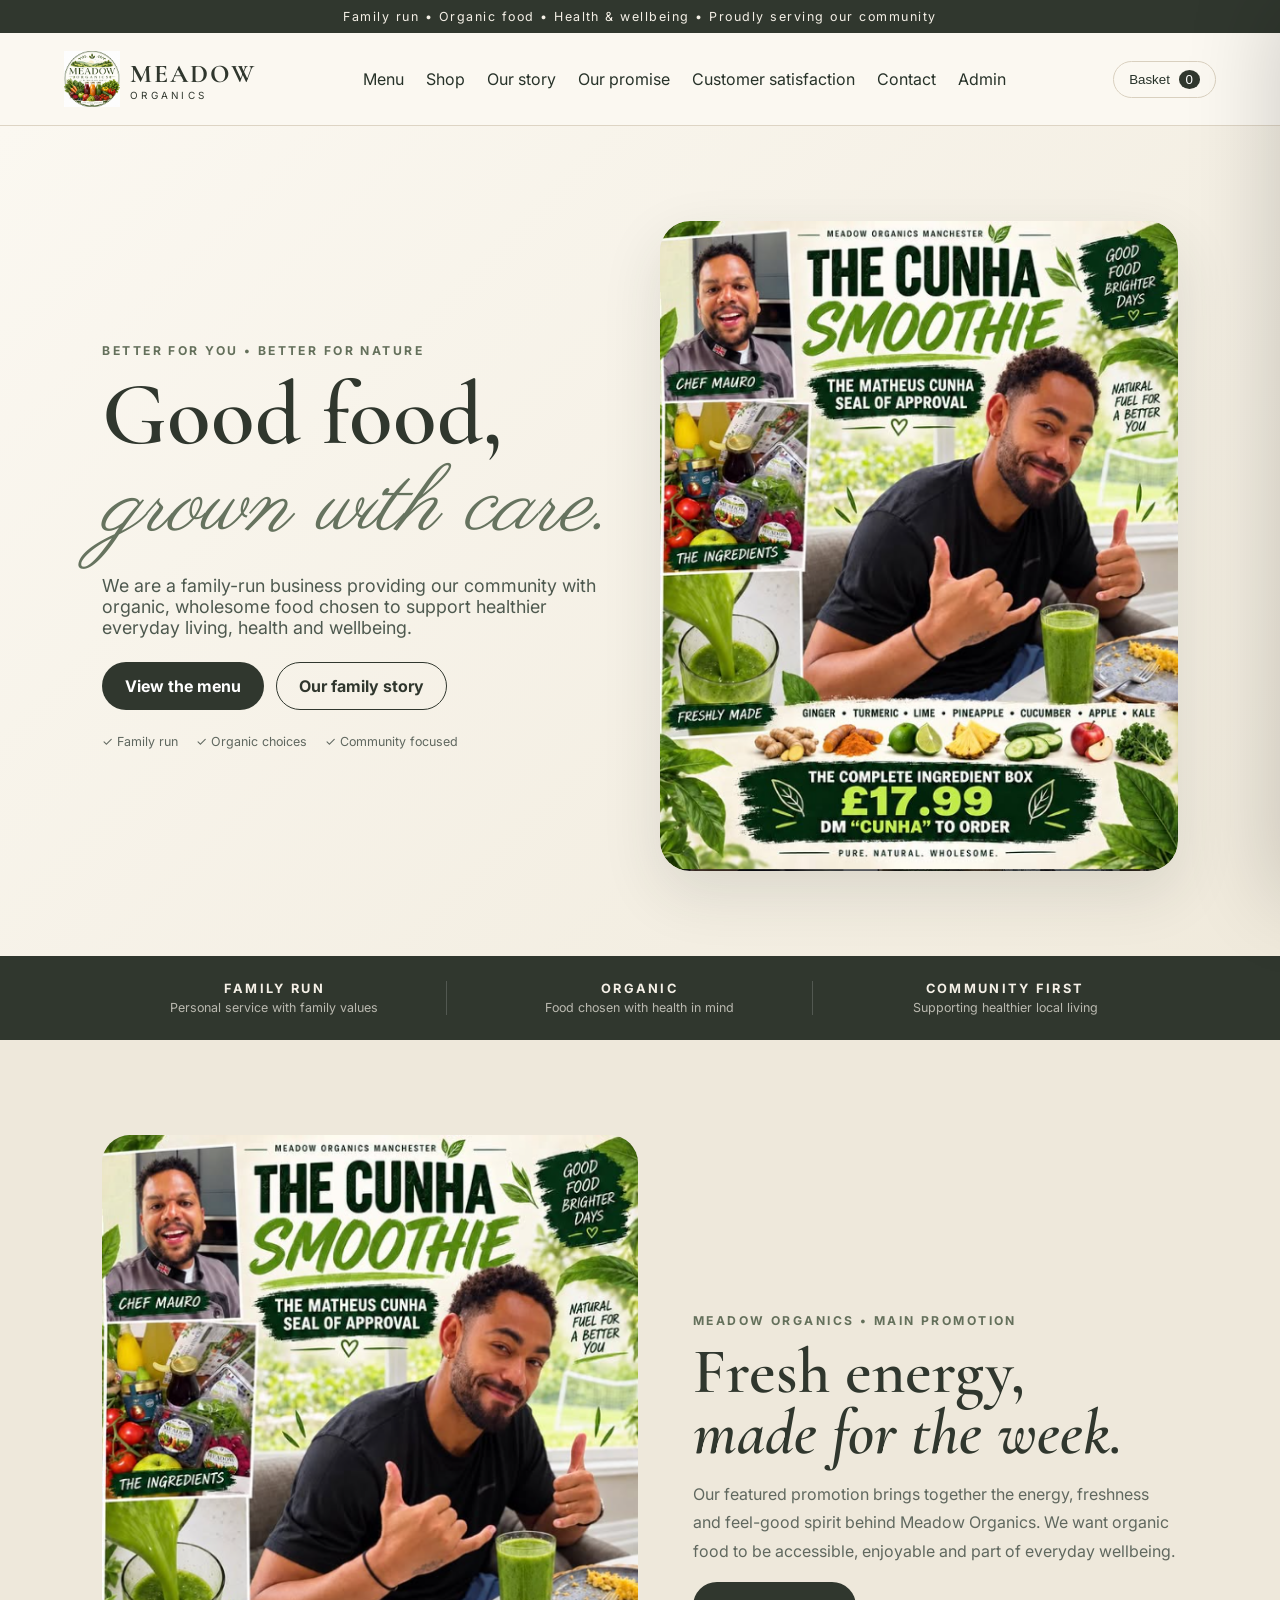
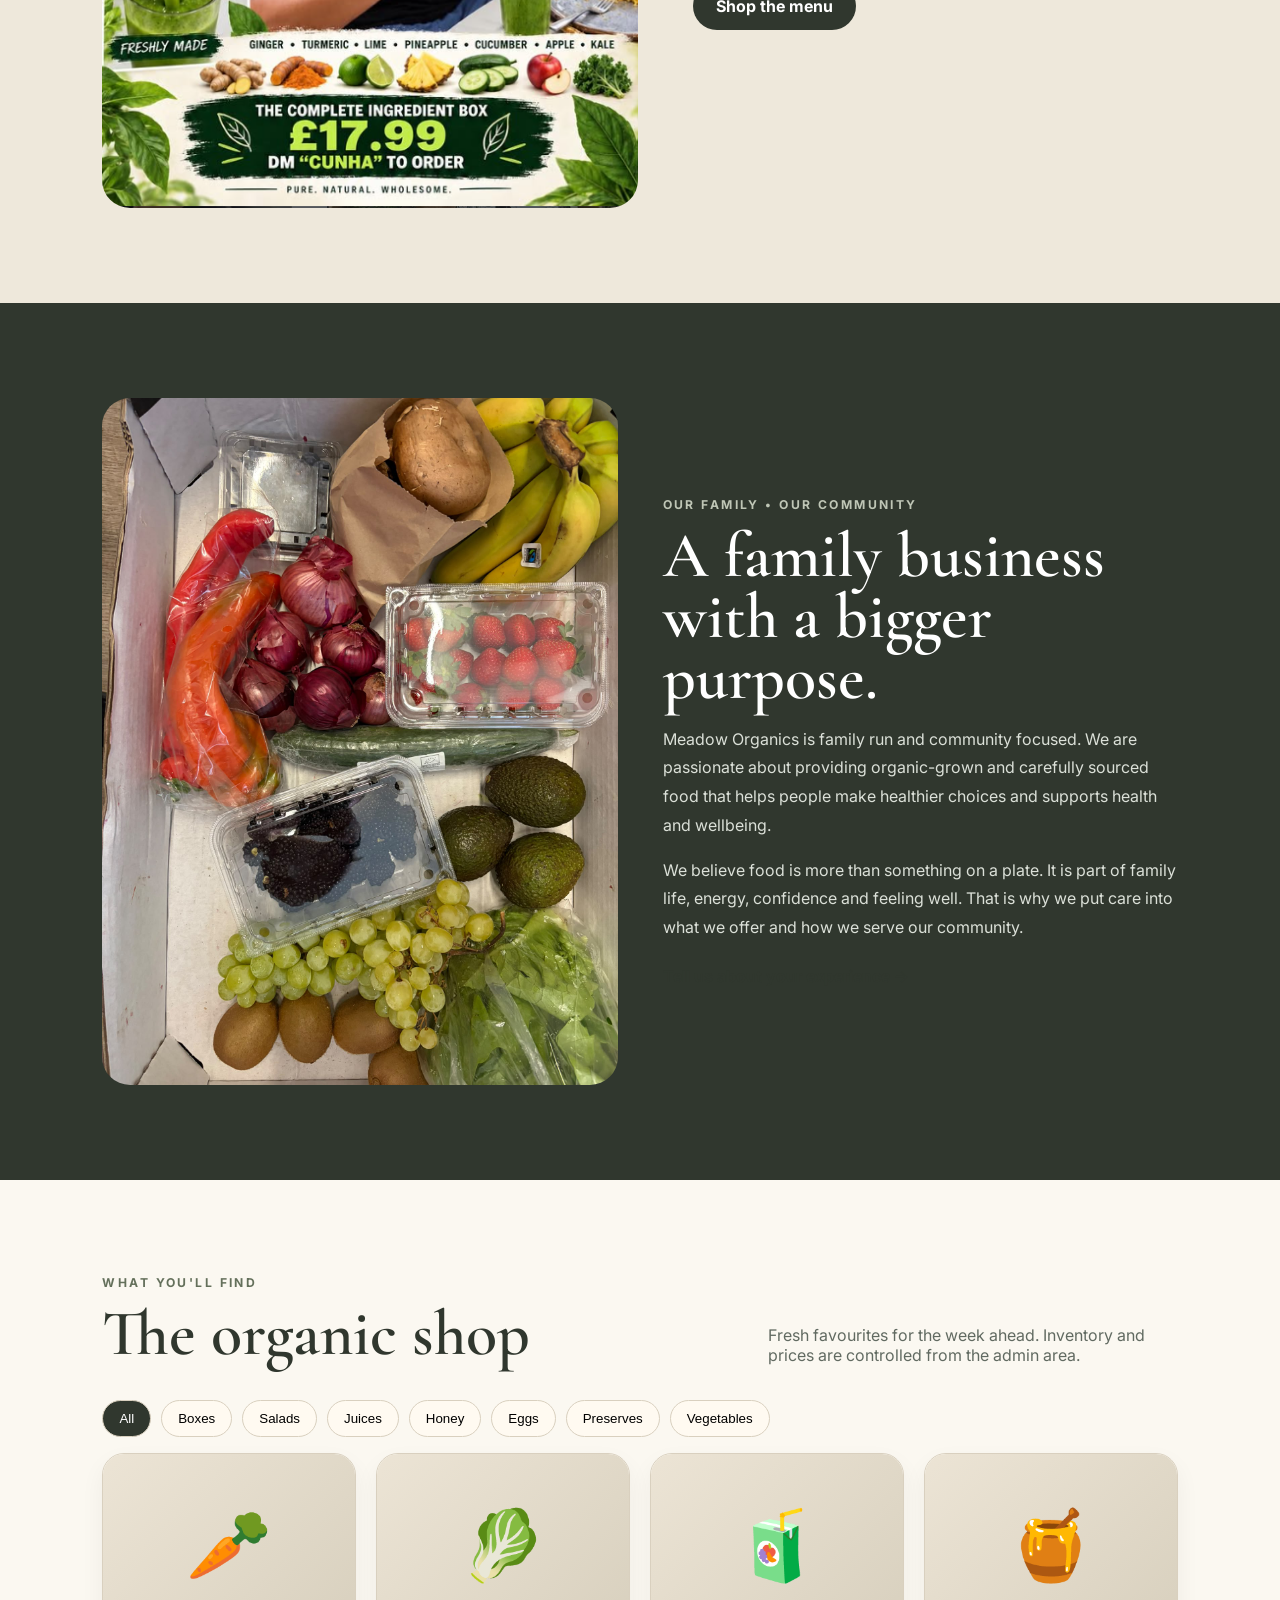
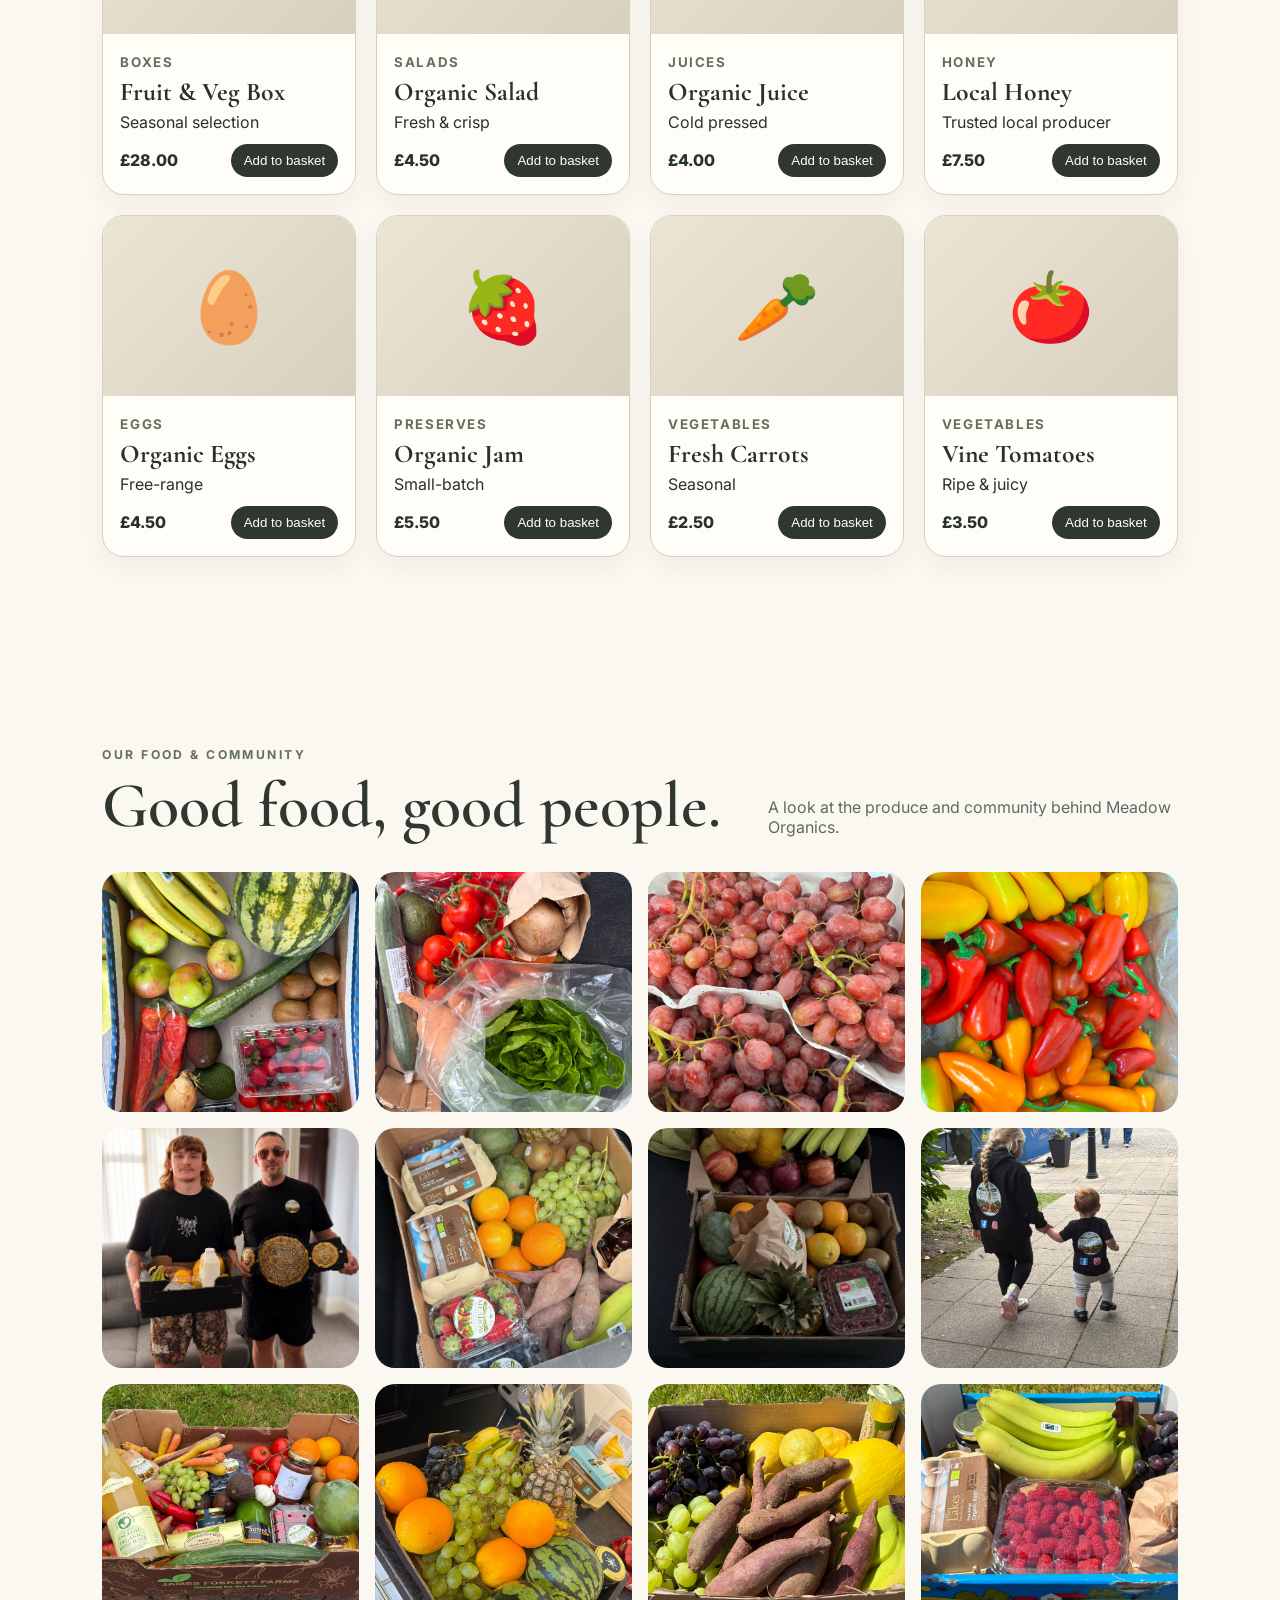
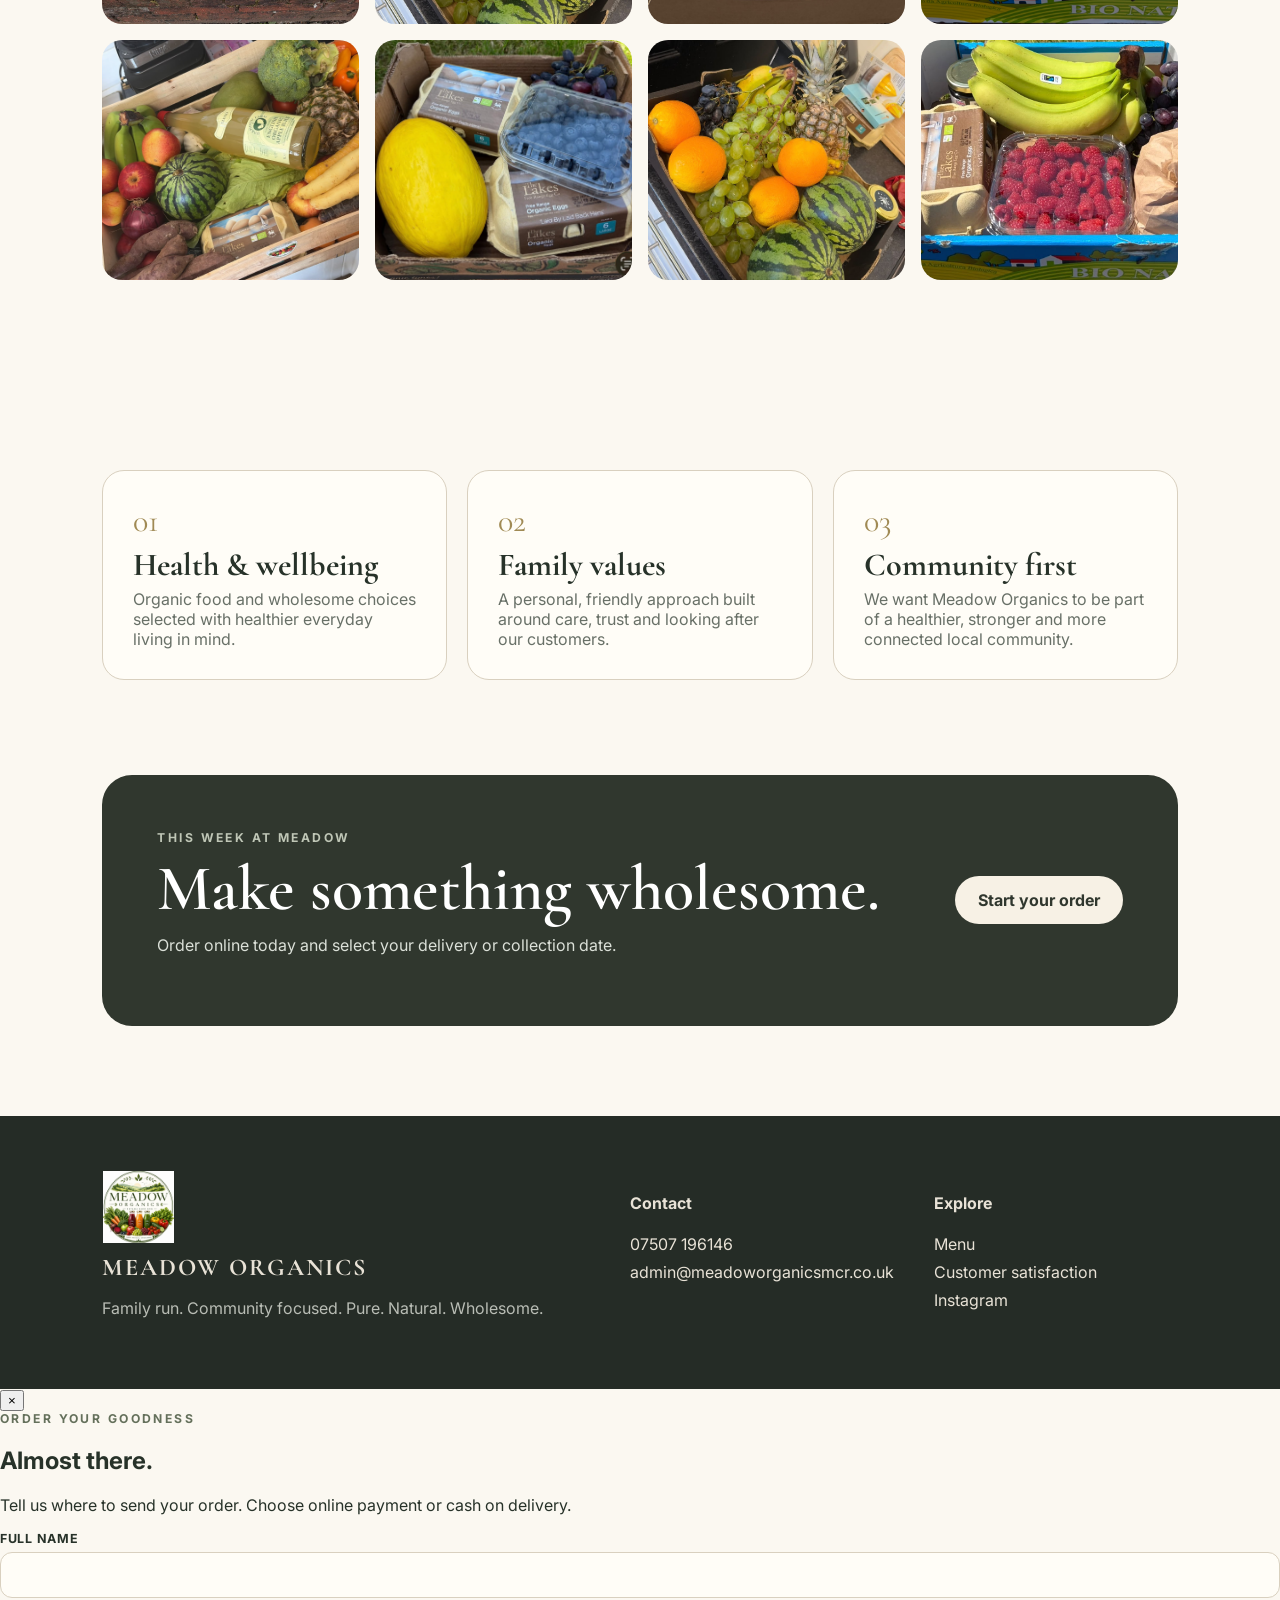
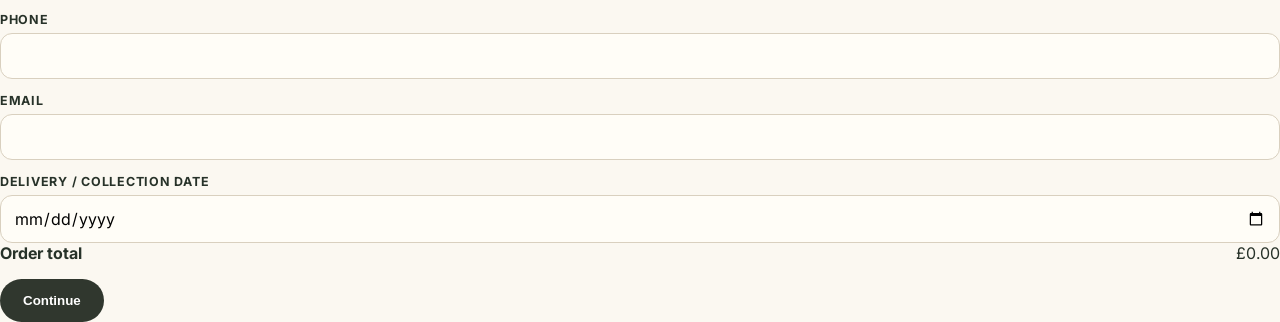
==== index.html @ 06714037 "Refresh homepage with full image gallery and family-run community health messaging" ====
<!doctype html>
<html lang="en"><head><meta charset="utf-8" /><meta name="viewport" content="width=device-width, initial-scale=1" /><title>Meadow Organics | Pure. Natural. Wholesome.</title><meta name="description" content="Meadow Organics — a family-run business providing organic food to support community health and wellbeing." /><link rel="preconnect" href="https://fonts.googleapis.com"><link rel="preconnect" href="https://fonts.gstatic.com" crossorigin><link href="https://fonts.googleapis.com/css2?family=Cormorant+Garamond:wght@500;600;700&family=Inter:wght@400;500;600;700&family=Parisienne&display=swap" rel="stylesheet"><link rel="stylesheet" href="styles.css" /><style>.brand-logo{width:56px;height:56px;object-fit:contain;display:block}.brand-wordmark{display:block}.footer-logo{width:72px;height:72px;margin-bottom:10px}.site-photo{width:100%;height:100%;object-fit:cover;display:block}.story-photo{min-height:470px;border-radius:28px;overflow:hidden}.family-strip{display:grid;grid-template-columns:1fr 1fr;gap:45px;align-items:center;background:#30372e;color:#fff}.family-strip h2{font-family:'Cormorant Garamond',serif;font-size:clamp(3rem,5vw,5rem);line-height:.95;margin:0;color:#fff}.family-strip p:not(.eyebrow){color:#dbe0d8;line-height:1.8;max-width:600px}.family-strip .eyebrow{color:#bfc6b6}.home-gallery{display:grid;grid-template-columns:repeat(4,1fr);gap:16px}.home-gallery img{width:100%;height:240px;object-fit:cover;border-radius:20px;display:block}.cunha-feature{overflow:hidden}.cunha-feature img{width:100%;height:100%;min-height:440px;object-fit:cover;display:block;border-radius:28px}.feature-promo .cunha-feature>div{display:none}@media(max-width:980px){.family-strip{grid-template-columns:1fr}.home-gallery{grid-template-columns:repeat(2,1fr)}}@media(max-width:620px){.brand-logo{width:46px;height:46px}.footer-logo{width:64px;height:64px}.home-gallery{grid-template-columns:1fr}.home-gallery img{height:260px}}</style></head>
<body><div class="announcement">Family run • Organic food • Health & wellbeing • Proudly serving our community</div>
<header class="site-header"><a class="brand" href="#home" aria-label="Meadow Organics home"><img class="brand-logo" src="logo.png" alt="Meadow Organics logo" /><span class="brand-wordmark"><b>MEADOW</b><small>ORGANICS</small></span></a><button class="mobile-toggle" aria-expanded="false" aria-controls="nav">Menu</button><nav id="nav" class="nav"><a href="menu.html">Menu</a><a href="#shop">Shop</a><a href="#about">Our story</a><a href="#promise">Our promise</a><a href="customer-satisfaction.html">Customer satisfaction</a><a href="#contact">Contact</a><a class="admin-link" href="admin.html">Admin</a></nav><button class="cart-button" id="openCart" aria-label="Open basket">Basket <span id="cartCount">0</span></button></header>
<main id="home"><section class="hero"><div class="hero-copy reveal"><p class="eyebrow">BETTER FOR YOU • BETTER FOR NATURE</p><h1>Good food,<br><em>grown with care.</em></h1><p class="hero-text">We are a family-run business providing our community with organic, wholesome food chosen to support healthier everyday living, health and wellbeing.</p><div class="hero-actions"><a class="button button-primary" href="menu.html">View the menu</a><a class="button button-ghost" href="#about">Our family story</a></div><div class="mini-trust"><span>✓ Family run</span><span>✓ Organic choices</span><span>✓ Community focused</span></div></div><div class="hero-art reveal delay-1"><img src="cunhasmoothie.png" alt="Meadow Organics promotional smoothie and fresh produce" class="hero-smoothie" /></div></section>
<section class="strip" id="promise"><div><strong>FAMILY RUN</strong><span>Personal service with family values</span></div><div><strong>ORGANIC</strong><span>Food chosen with health in mind</span></div><div><strong>COMMUNITY FIRST</strong><span>Supporting healthier local living</span></div></section>
<section class="feature-promo section"><div class="cunha-feature"><img src="cunhasmoothie.png" alt="Meadow Organics main promotional smoothie feature"></div><div class="feature-copy"><p class="eyebrow">MEADOW ORGANICS • MAIN PROMOTION</p><h2>Fresh energy,<br><em>made for the week.</em></h2><p>Our featured promotion brings together the energy, freshness and feel-good spirit behind Meadow Organics. We want organic food to be accessible, enjoyable and part of everyday wellbeing.</p><a class="button button-primary" href="menu.html">Shop the menu</a></div></section>
<section class="family-strip section"><div class="story-photo"><img class="site-photo" src="image%20(1).jpg" alt="Fresh organic produce from Meadow Organics"></div><div><p class="eyebrow">OUR FAMILY • OUR COMMUNITY</p><h2>A family business with a bigger purpose.</h2><p>Meadow Organics is family run and community focused. We are passionate about providing organic-grown and carefully sourced food that helps people make healthier choices and supports health and wellbeing.</p><p>We believe food is more than something on a plate. It is part of family life, energy, confidence and feeling well. That is why we put care into what we offer and how we serve our community.</p><a href="customer-satisfaction.html" class="text-link">Tell us about your experience →</a></div></section>
<section class="section" id="shop"><div class="section-heading reveal"><div><p class="eyebrow">WHAT YOU'LL FIND</p><h2>The organic shop</h2></div><p>Fresh favourites for the week ahead. Inventory and prices are controlled from the admin area.</p></div><div class="category-row" id="categories"></div><div class="product-grid" id="productGrid"></div></section>
<section class="section"><div class="section-heading"><div><p class="eyebrow">OUR FOOD & COMMUNITY</p><h2>Good food, good people.</h2></div><p>A look at the produce and community behind Meadow Organics.</p></div><div class="home-gallery"><img src="image%20(2).jpg" alt="Organic produce"><img src="image%20(3).jpg" alt="Fresh food"><img src="image%20(4).jpg" alt="Organic ingredients"><img src="image%20(5).jpg" alt="Fresh produce"><img src="image%20(6).jpg" alt="Wholesome food"><img src="image%20(7).jpg" alt="Meadow Organics produce"><img src="image%20(8).jpg" alt="Organic food"><img src="image%20(9).jpg" alt="Fresh ingredients"><img src="image%20(10).jpg" alt="Fresh organic produce"><img src="image%20(11).jpg" alt="Wholesome food choices"><img src="image%20(12).jpg" alt="Community food"><img src="image%20(13).jpg" alt="Organic produce"><img src="image%20(14).jpg" alt="Fresh food"><img src="image%20(15).jpg" alt="Healthy food"><img src="image%20(16).jpg" alt="Community and produce"><img src="image%20(17).jpg" alt="Fresh organic food"></div></section>
<section class="values section"><div class="value-card"><span>01</span><h3>Health & wellbeing</h3><p>Organic food and wholesome choices selected with healthier everyday living in mind.</p></div><div class="value-card"><span>02</span><h3>Family values</h3><p>A personal, friendly approach built around care, trust and looking after our customers.</p></div><div class="value-card"><span>03</span><h3>Community first</h3><p>We want Meadow Organics to be part of a healthier, stronger and more connected local community.</p></div></section><section class="cta section"><div><p class="eyebrow">THIS WEEK AT MEADOW</p><h2>Make something wholesome.</h2><p>Order online today and select your delivery or collection date.</p></div><a class="button button-light" href="menu.html">Start your order</a></section></main>
<footer id="contact" class="footer"><div class="footer-brand"><img class="brand-logo footer-logo" src="logo.png" alt="Meadow Organics logo" /><b>MEADOW ORGANICS</b><p>Family run. Community focused. Pure. Natural. Wholesome.</p></div><div><h4>Contact</h4><a href="tel:07507196146">07507 196146</a><a href="mailto:admin@meadoworganicsmcr.co.uk">admin@meadoworganicsmcr.co.uk</a></div><div><h4>Explore</h4><a href="menu.html">Menu</a><a href="customer-satisfaction.html">Customer satisfaction</a><a href="https://www.instagram.com/meadow.organics.mcr/" target="_blank" rel="noreferrer">Instagram</a></div></footer>
<div class="cart-drawer" id="cartDrawer" aria-hidden="true"><div class="drawer-head"><h3>Your basket</h3><button id="closeCart" class="icon-button">×</button></div><div id="cartItems" class="cart-items"></div><div class="cart-footer"><div><span>Total</span><strong id="cartTotal">£0.00</strong></div><button class="button button-primary full" id="checkoutButton">Secure checkout</button><small>You'll be taken to secure payment.</small></div></div><div class="backdrop" id="backdrop"></div>
<div class="checkout-modal" id="checkoutModal" aria-hidden="true"><form class="checkout-box" id="checkoutForm"><button type="button" class="checkout-close" id="checkoutClose">×</button><p class="eyebrow">ORDER YOUR GOODNESS</p><h2>Almost there.</h2><p>Tell us where to send your order. Choose online payment or cash on delivery.</p><div class="checkout-grid"><div class="checkout-field"><label for="customerName">FULL NAME</label><input id="customerName" required autocomplete="name"></div><div class="checkout-field"><label for="customerPhone">PHONE</label><input id="customerPhone" required type="tel" autocomplete="tel"></div><div class="checkout-field full"><label for="customerEmail">EMAIL</label><input id="customerEmail" required type="email" autocomplete="email"></div><div class="checkout-field full"><label for="deliveryDate">DELIVERY / COLLECTION DATE</label><input id="deliveryDate" required type="date"></div></div><div class="checkout-summary"><strong>Order total</strong><span style="float:right" id="checkoutTotal">£0.00</span></div><p class="checkout-error" id="checkoutError"></p><button class="button button-primary full" id="payButton">Continue</button></form></div><script src="app.js"></script></body></html>
---- styles.css ----
body{margin:0;background:#fbf8f1;color:#273229;font-family:Inter,Arial,sans-serif}.announcement{background:#30372e;color:#f5f0e7;text-align:center;padding:9px;letter-spacing:.12em;font-size:.78rem}.site-header{position:sticky;top:0;z-index:40;display:grid;grid-template-columns:auto 1fr auto;align-items:center;gap:30px;padding:18px 5vw;background:rgba(251,248,241,.96);backdrop-filter:blur(12px);border-bottom:1px solid #ddd4c4}.brand{display:flex;align-items:center;gap:10px;text-decoration:none;color:#30372e}.brand-mark{font-size:25px;transform:rotate(45deg);display:inline-block}.brand b,.footer-brand b{font-family:'Cormorant Garamond',serif;font-size:1.6rem;letter-spacing:.08em}.brand small{display:block;font-size:.62rem;letter-spacing:.33em}.nav{display:flex;justify-content:center;gap:22px;align-items:center}.nav a,.footer a{color:inherit;text-decoration:none}.nav a:hover,.footer a:hover,.text-link:hover{opacity:.65}.nav-current{font-weight:800;position:relative}.nav-current:after{content:'';position:absolute;left:0;right:0;bottom:-7px;height:2px;background:#a08a54}.cart-button,.mobile-toggle,.icon-button{border:1px solid #d9d0bf;background:transparent;color:#273229;padding:10px 15px;border-radius:999px;cursor:pointer}.cart-button{text-decoration:none}.cart-button span{background:#30372e;color:#fff;border-radius:50%;padding:2px 7px;margin-left:5px}.mobile-toggle{display:none}.hero{min-height:680px;display:grid;grid-template-columns:1fr 1fr;gap:40px;align-items:center;padding:80px 8vw 70px;background:linear-gradient(135deg,#fbf8f1,#f0eadc);overflow:hidden}.eyebrow{font-size:.76rem;letter-spacing:.2em;font-weight:700;color:#64705b;margin:0 0 14px}.hero h1,.section h2,.cta h2{font-family:'Cormorant Garamond',serif;font-weight:600;line-height:.95;margin:0;color:#30372e}.hero h1{font-size:clamp(4rem,7vw,7rem)}.hero h1 em{font-family:Parisienne,cursive;font-weight:400;color:#66735f}.hero-text{max-width:570px;font-size:1.12rem;margin:24px 0;color:#4e594f}.hero-actions{display:flex;gap:12px;flex-wrap:wrap}.button{display:inline-flex;align-items:center;justify-content:center;text-decoration:none;border-radius:999px;border:1px solid transparent;padding:13px 22px;font-weight:700;cursor:pointer;transition:.2s}.button:hover{transform:translateY(-2px);box-shadow:0 12px 25px rgba(39,50,41,.12)}.button-primary{background:#30372e;color:#fff}.button-ghost{border-color:#30372e;color:#30372e}.button-light{background:#f7f1e5;color:#30372e}.mini-trust{display:flex;gap:18px;flex-wrap:wrap;margin-top:24px;font-size:.78rem;color:#5f675f}.hero-art{position:relative;min-height:520px;display:flex;align-items:center;justify-content:center;overflow:hidden;border-radius:30px;background:#e7dfce;box-shadow:0 22px 60px rgba(40,48,40,.12)}.hero-smoothie{width:100%;height:100%;min-height:520px;display:block;object-fit:cover;object-position:center;border-radius:30px;transition:transform .7s ease,filter .4s ease}.hero-art:hover .hero-smoothie{transform:scale(1.025);filter:saturate(1.04)}.strip{display:grid;grid-template-columns:repeat(3,1fr);background:#30372e;color:#f5f0e7;padding:25px 8vw;gap:20px}.strip div{text-align:center;border-right:1px solid rgba(255,255,255,.17)}.strip div:last-child{border-right:0}.strip strong{display:block;font-size:.8rem;letter-spacing:.18em}.strip span{display:block;font-size:.78rem;opacity:.7;margin-top:4px}.section{padding:95px 8vw}.section-heading{display:flex;justify-content:space-between;gap:30px;align-items:end;margin-bottom:35px}.section h2{font-size:clamp(3rem,5vw,5rem)}.section-heading>p{max-width:410px;color:#616a61;margin:0}.category-row{display:flex;gap:10px;overflow:auto;padding-bottom:16px}.cat{border:1px solid #d9d0bf;background:#fffaf1;border-radius:999px;padding:10px 16px;white-space:nowrap;cursor:pointer}.cat.active{background:#30372e;color:#fff}.product-grid{display:grid;grid-template-columns:repeat(4,1fr);gap:20px}.product-card{background:#fffdf7;border:1px solid #d9d0bf;border-radius:22px;overflow:hidden;box-shadow:0 10px 25px rgba(45,48,40,.05);transition:.25s}.product-card:hover{transform:translateY(-5px);box-shadow:0 18px 35px rgba(45,48,40,.11)}.product-art{height:180px;background:linear-gradient(135deg,#ece4d5,#d8d0be);display:flex;align-items:center;justify-content:center;font-size:4.3rem}.product-body{padding:17px}.product-body small{color:#64705b;font-weight:700;letter-spacing:.12em}.product-body h3{font-family:'Cormorant Garamond',serif;font-size:1.6rem;margin:5px 0}.price-row{display:flex;justify-content:space-between;align-items:center;margin-top:12px}.price{font-weight:800}.add{border:0;border-radius:999px;background:#30372e;color:#fff;padding:9px 13px;cursor:pointer}.story{display:grid;grid-template-columns:1fr 1fr;gap:70px;align-items:center;background:#eee8db}.story-image{min-height:470px;border-radius:28px;background:linear-gradient(155deg,#9a8054,#4d5847);display:grid;place-items:center}.story-card{width:55%;aspect-ratio:1/1;padding:38px;background:#f5efe3;border:8px double #7d6f53;text-align:center;display:flex;flex-direction:column;justify-content:center;box-shadow:0 20px 40px rgba(0,0,0,.2)}.story-card span{font-family:'Cormorant Garamond',serif;font-size:2rem;letter-spacing:.2em}.story-card b{font-family:'Cormorant Garamond',serif;font-size:2.8rem}.story-card small{letter-spacing:.23em;margin-top:10px}.story-copy p:not(.eyebrow){color:#60685f;max-width:560px}.text-link{display:inline-block;margin-top:8px;color:#30372e;font-weight:700;text-decoration:none}.values{display:grid;grid-template-columns:repeat(3,1fr);gap:20px}.value-card{background:#fffdf7;border:1px solid #d9d0bf;padding:30px;border-radius:22px}.value-card span{font-family:'Cormorant Garamond',serif;font-size:2rem;color:#a08a54}.value-card h3{font-family:'Cormorant Garamond',serif;font-size:2rem;margin:5px 0}.value-card p{color:#687067;margin:0}.cta{margin:0 8vw 90px;padding:55px;display:flex;justify-content:space-between;align-items:center;gap:30px;background:#30372e;border-radius:30px;color:#fff}.cta h2{color:#fff}.cta .eyebrow{color:#bfc6b6}.cta p:not(.eyebrow){color:#dbe0d8}.footer{display:grid;grid-template-columns:2fr 1fr 1fr;gap:40px;padding:55px 8vw;background:#252c26;color:#e8e2d6}.footer a{display:block;margin:8px 0}.footer-brand b{font-size:1.5rem}.footer-brand p{color:#b9bdb5}.cart-drawer{position:fixed;z-index:70;right:-480px;top:0;height:100vh;width:min(460px,100vw);background:#fbf8f1;box-shadow:-30px 0 80px rgba(0,0,0,.16);transition:right .3s;display:flex;flex-direction:column}.cart-drawer.open{right:0}.drawer-head{display:flex;justify-content:space-between;align-items:center;padding:24px;border-bottom:1px solid #d9d0bf}.drawer-head h3{font-family:'Cormorant Garamond',serif;font-size:2rem;margin:0}.cart-items{padding:20px;overflow:auto;flex:1}.cart-line{display:grid;grid-template-columns:64px 1fr auto;gap:12px;align-items:center;padding:12px 0;border-bottom:1px solid #d9d0bf}.cart-thumb{width:64px;height:64px;border-radius:14px;background:#e8dfcf;display:grid;place-items:center;font-size:2rem}.qty{display:flex;align-items:center;gap:7px;margin-top:6px}.qty button{width:26px;height:26px;border:1px solid #d9d0bf;background:white;border-radius:50%;cursor:pointer}.cart-footer{padding:20px;border-top:1px solid #d9d0bf}.cart-footer>div{display:flex;justify-content:space-between;margin-bottom:15px}.cart-footer small{display:block;text-align:center;color:#777;margin-top:10px}.backdrop{position:fixed;inset:0;background:rgba(22,28,23,.35);z-index:60;opacity:0;visibility:hidden;transition:.25s}.backdrop.show{opacity:1;visibility:visible}.reveal{animation:rise .8s ease both}.delay-1{animation-delay:.18s}.payment-options{display:grid;grid-template-columns:1fr 1fr;gap:10px}.payment-option{display:flex;align-items:center;gap:10px;padding:14px;border:1px solid #d9d0bf;border-radius:14px;background:#fffdf7;cursor:pointer}.payment-option:has(input:checked){border-color:#30372e;box-shadow:inset 0 0 0 1px #30372e}.payment-option input{accent-color:#30372e}.payment-option span{display:grid;gap:3px}.payment-option small{color:#697068;font-size:.75rem}@keyframes rise{from{opacity:0;transform:translateY(20px)}to{opacity:1;transform:none}}.page-hero{min-height:510px;display:grid;grid-template-columns:1fr 1fr;gap:40px;align-items:center;padding:80px 8vw 70px;background:linear-gradient(135deg,#fbf8f1,#f0eadc);overflow:hidden}.page-hero h1{font-family:'Cormorant Garamond',serif;font-weight:600;line-height:.95;margin:0;color:#30372e;font-size:clamp(4rem,6vw,6.5rem)}.page-hero h1 em{font-family:Parisienne,cursive;font-weight:400;color:#66735f}.page-hero>div:first-child>p:not(.eyebrow){max-width:560px;font-size:1.08rem;line-height:1.8;color:#4e594f;margin:25px 0}.image-placeholder{min-height:390px;border:1px dashed #a89d88;border-radius:28px;background:linear-gradient(135deg,#e9e1d2,#d9d0bf);display:grid;place-items:center;text-align:center;overflow:hidden;position:relative}.image-placeholder:before{content:'';position:absolute;inset:18px;border:1px solid rgba(48,55,46,.18);border-radius:20px}.image-placeholder>div{position:relative;z-index:1;padding:30px;display:grid;gap:8px}.image-placeholder span{font-size:.7rem;font-weight:800;letter-spacing:.18em;color:#66705f}.image-placeholder strong{font-family:'Cormorant Garamond',serif;font-size:2rem;color:#30372e}.image-placeholder small{color:#626a61}.feature-promo,.promotion{display:grid;grid-template-columns:1.05fr .95fr;gap:55px;align-items:center;background:#eee8db}.cunha-feature{min-height:440px}.feature-copy p:not(.eyebrow),.promotion p:not(.eyebrow){color:#60685f;max-width:560px;line-height:1.8}.feature-copy h2{font-family:'Cormorant Garamond',serif;font-size:clamp(3rem,5vw,5rem);font-weight:600;line-height:.95;margin:0;color:#30372e}.wide-placeholder{min-height:430px}.feedback-layout{display:grid;grid-template-columns:1.15fr .85fr;gap:28px;align-items:start}.feedback-card{background:#fffdf7;border:1px solid #d9d0bf;border-radius:28px;padding:32px;box-shadow:0 15px 40px rgba(45,48,40,.06)}.feedback-grid{display:grid;grid-template-columns:1fr 1fr;gap:14px}.feedback-grid .checkout-field.full{grid-column:1/-1}.checkout-field{display:grid;gap:6px;margin-top:14px}.checkout-field label{font-size:.78rem;font-weight:700;letter-spacing:.06em}.checkout-field input{padding:12px 13px;border:1px solid #d9d0bf;border-radius:12px;background:#fffdf7;font:inherit}.feedback-card textarea{width:100%;box-sizing:border-box;padding:12px 13px;border:1px solid #d9d0bf;border-radius:12px;background:#fffdf7;font:inherit;resize:vertical}.rating-row{display:flex;gap:9px}.rating-row label{position:relative}.rating-row input{position:absolute;opacity:0}.rating-row span{width:46px;height:46px;border:1px solid #d9d0bf;border-radius:50%;display:grid;place-items:center;font-weight:800;cursor:pointer;background:#fffaf1}.rating-row input:checked+span{background:#30372e;color:#fff;border-color:#30372e}.feedback-note{font-size:.8rem;color:#777;line-height:1.6}.satisfaction-side{display:grid;gap:20px}.review-image-placeholder{min-height:260px}.review-quote{background:#30372e;color:#f5f0e7;border-radius:28px;padding:30px}.review-quote>span{font-family:'Cormorant Garamond',serif;font-size:5rem;line-height:.5}.review-quote p{font-family:'Cormorant Garamond',serif;font-size:1.7rem;line-height:1.25}.review-quote small{letter-spacing:.12em;opacity:.7}.placeholder-grid{display:grid;grid-template-columns:repeat(3,1fr);gap:20px}.placeholder-grid .image-placeholder{min-height:330px}.cunha-promo-placeholder{background:linear-gradient(145deg,#ded6c5,#b8b09d)}@media(max-width:980px){.site-header{grid-template-columns:auto auto auto}.nav{display:none;position:absolute;top:75px;left:0;right:0;background:#fbf8f1;padding:20px;flex-direction:column}.nav.show{display:flex}.mobile-toggle{display:block;justify-self:end}.hero,.page-hero{grid-template-columns:1fr;padding-top:55px}.hero-art{min-height:390px}.hero-smoothie{min-height:390px}.product-grid{grid-template-columns:repeat(2,1fr)}.story,.feature-promo,.promotion,.feedback-layout{grid-template-columns:1fr}.values{grid-template-columns:1fr}.section-heading{display:block}.strip{grid-template-columns:1fr}.strip div{border-right:0;border-bottom:1px solid rgba(255,255,255,.17);padding-bottom:12px}.strip div:last-child{border-bottom:0}.placeholder-grid{grid-template-columns:1fr}.feedback-grid{grid-template-columns:1fr}.feedback-grid .checkout-field.full{grid-column:auto}}@media(max-width:620px){.site-header{gap:8px;padding:14px 4vw}.brand b{font-size:1.15rem}.brand small{font-size:.5rem}.hero,.page-hero{padding:45px 6vw}.hero h1,.page-hero h1{font-size:4rem}.hero-art{min-height:320px;border-radius:22px}.hero-smoothie{min-height:320px;border-radius:22px}.mini-trust{display:block}.mini-trust span{display:block;margin:5px 0}.section{padding:65px 6vw}.product-grid{grid-template-columns:1fr}.payment-options{grid-template-columns:1fr}.cta{margin:0 6vw 60px;padding:35px 25px;display:block}.cta .button{margin-top:18px}.footer{grid-template-columns:1fr;padding:45px 6vw}.feedback-card{padding:22px}.rating-row span{width:40px;height:40px}.image-placeholder{min-height:300px}.cunha-feature{min-height:320px}}
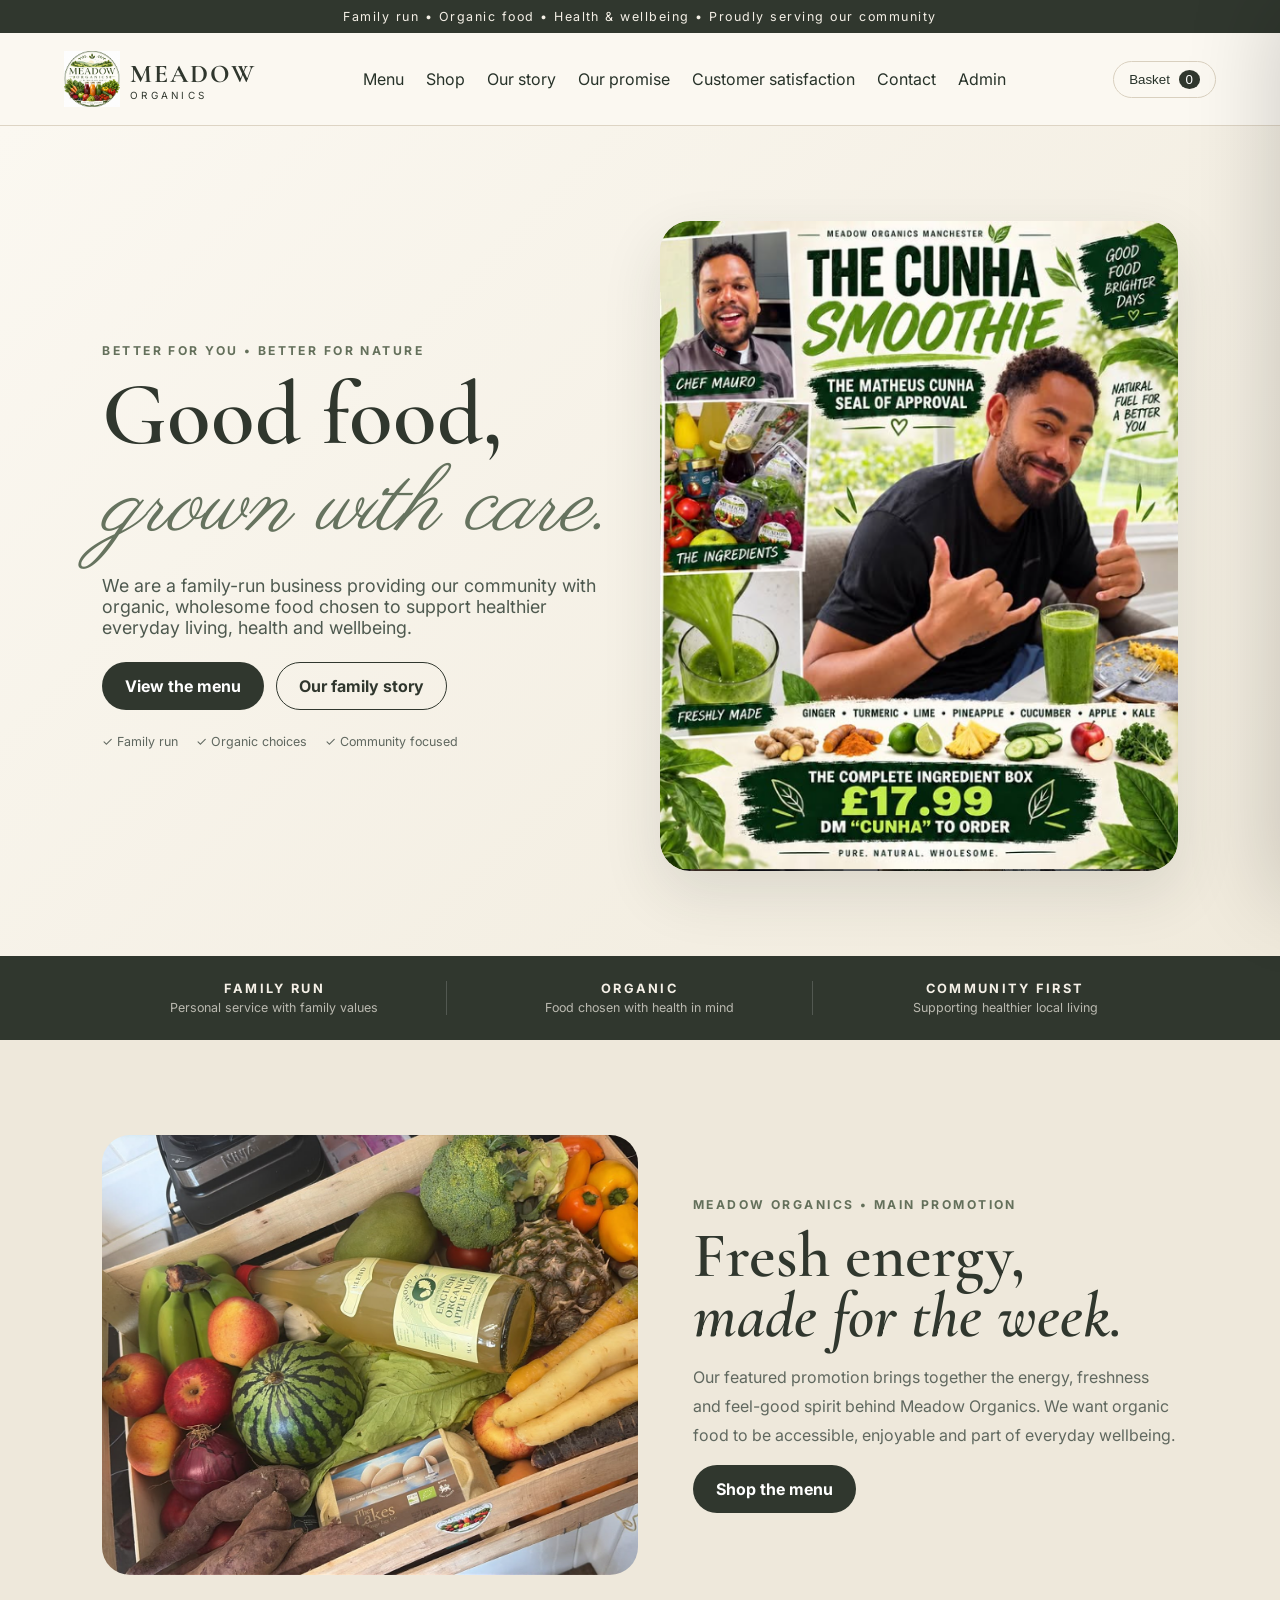
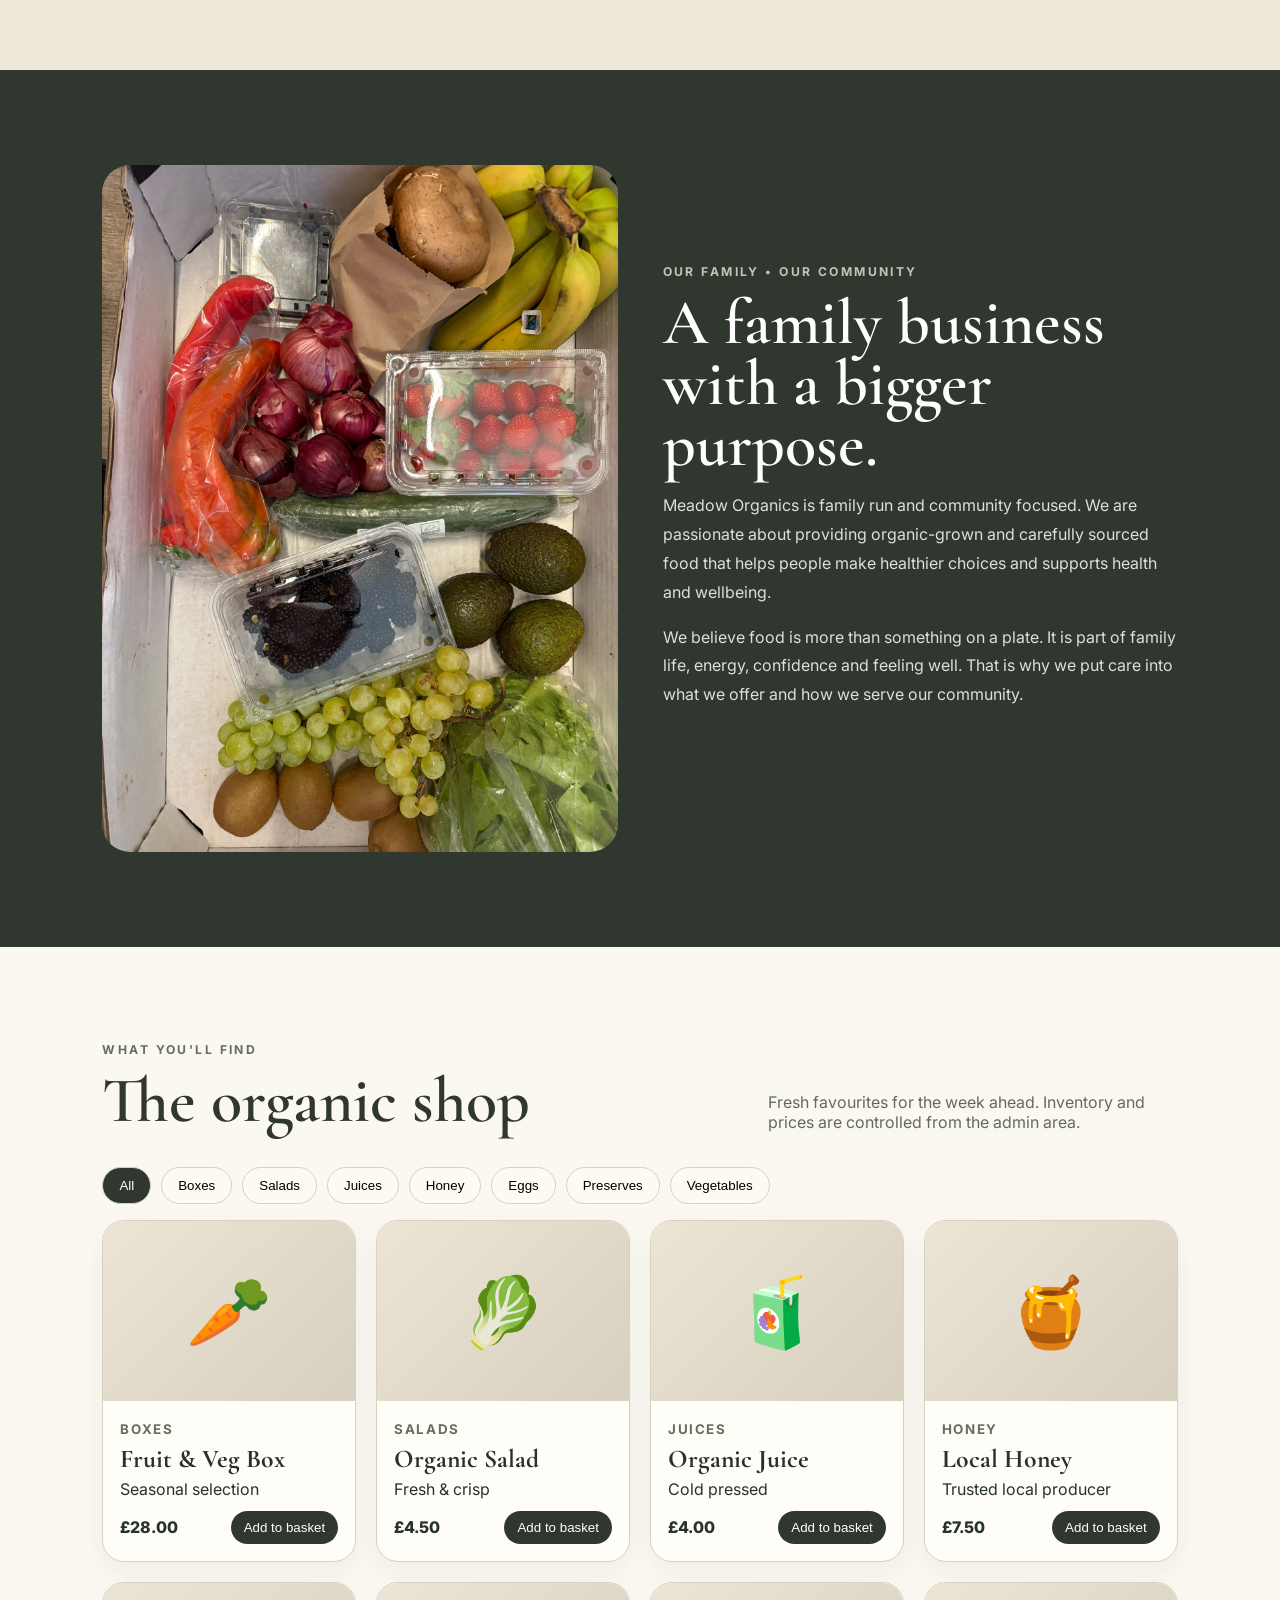
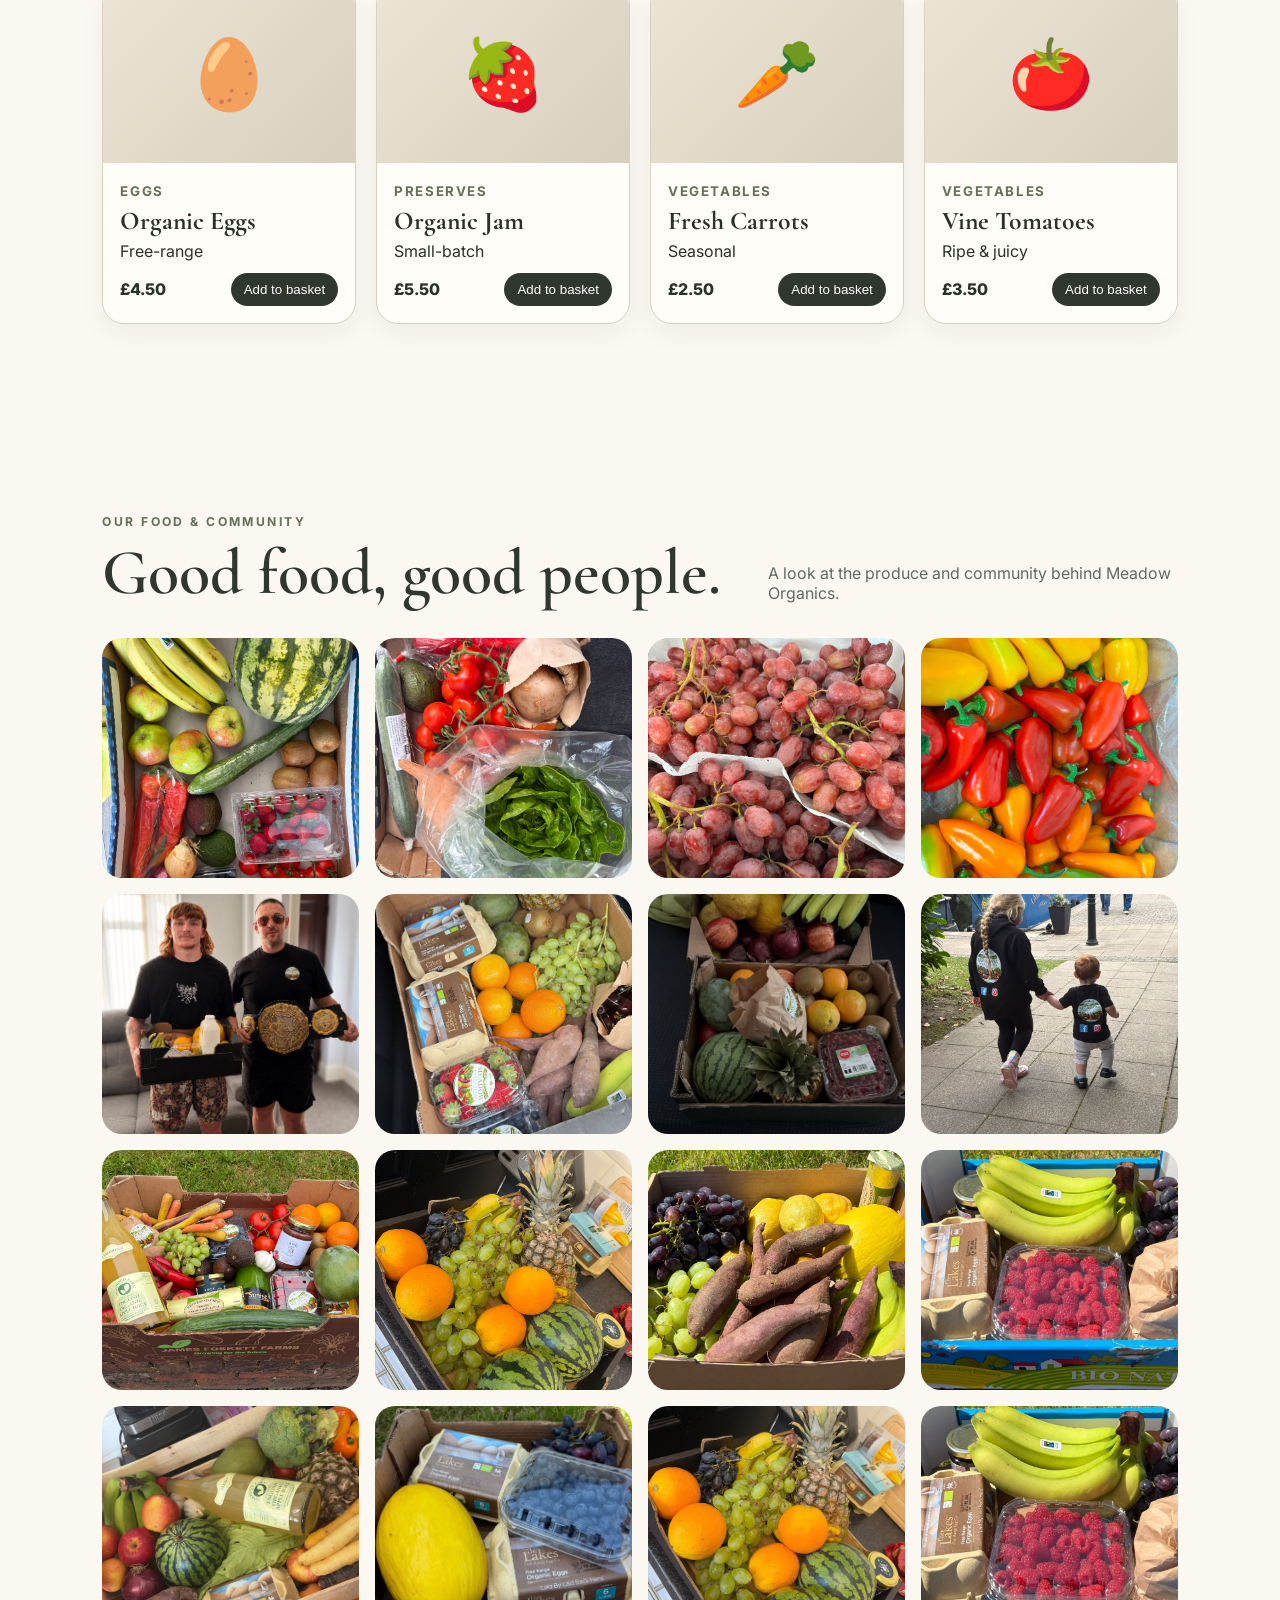
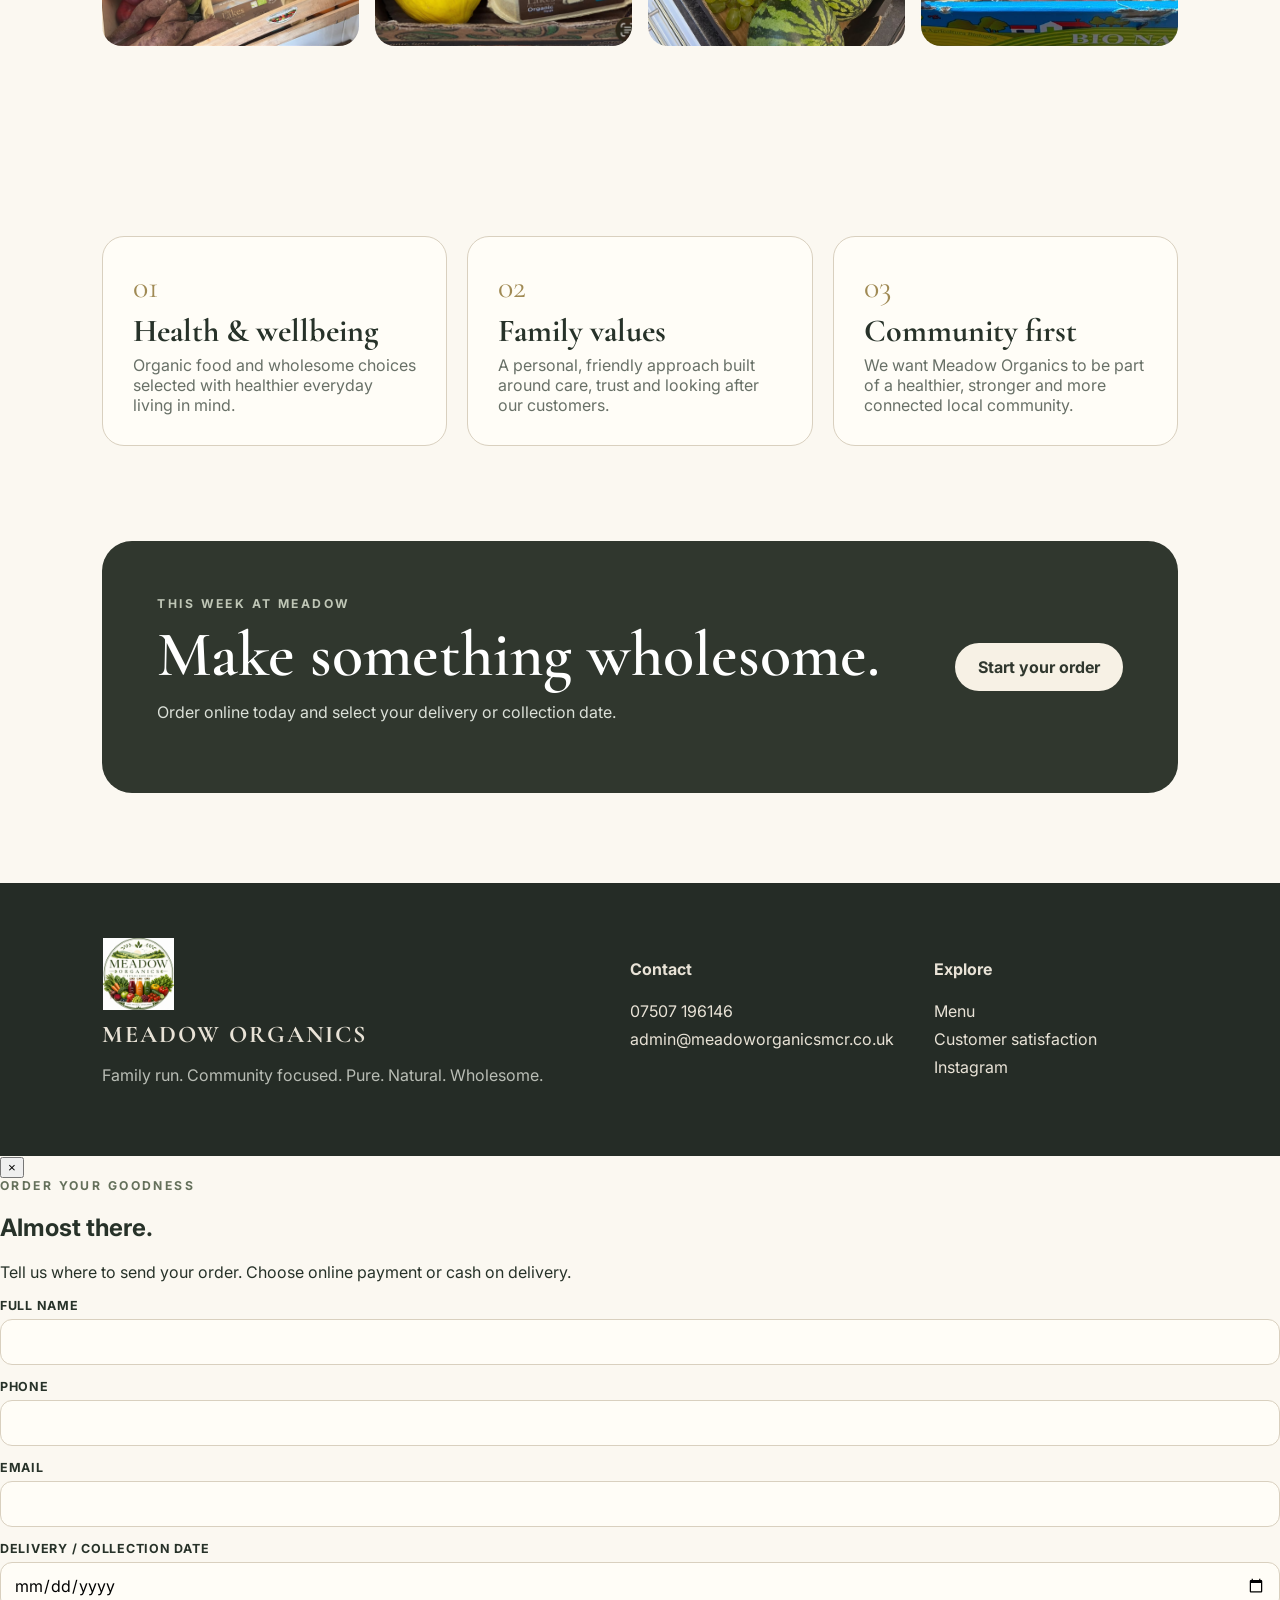
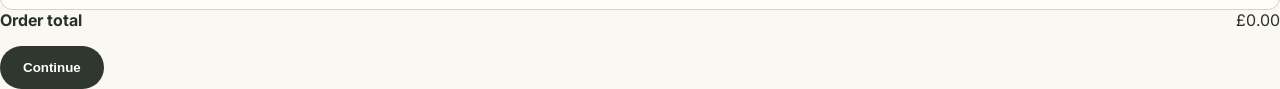
==== commit 11918245: "Update index.html" ====
--- a/index.html
+++ b/index.html
@@ -4,11 +4,11 @@
 <header class="site-header"><a class="brand" href="#home" aria-label="Meadow Organics home"><img class="brand-logo" src="logo.png" alt="Meadow Organics logo" /><span class="brand-wordmark"><b>MEADOW</b><small>ORGANICS</small></span></a><button class="mobile-toggle" aria-expanded="false" aria-controls="nav">Menu</button><nav id="nav" class="nav"><a href="menu.html">Menu</a><a href="#shop">Shop</a><a href="#about">Our story</a><a href="#promise">Our promise</a><a href="customer-satisfaction.html">Customer satisfaction</a><a href="#contact">Contact</a><a class="admin-link" href="admin.html">Admin</a></nav><button class="cart-button" id="openCart" aria-label="Open basket">Basket <span id="cartCount">0</span></button></header>
 <main id="home"><section class="hero"><div class="hero-copy reveal"><p class="eyebrow">BETTER FOR YOU • BETTER FOR NATURE</p><h1>Good food,<br><em>grown with care.</em></h1><p class="hero-text">We are a family-run business providing our community with organic, wholesome food chosen to support healthier everyday living, health and wellbeing.</p><div class="hero-actions"><a class="button button-primary" href="menu.html">View the menu</a><a class="button button-ghost" href="#about">Our family story</a></div><div class="mini-trust"><span>✓ Family run</span><span>✓ Organic choices</span><span>✓ Community focused</span></div></div><div class="hero-art reveal delay-1"><img src="cunhasmoothie.png" alt="Meadow Organics promotional smoothie and fresh produce" class="hero-smoothie" /></div></section>
 <section class="strip" id="promise"><div><strong>FAMILY RUN</strong><span>Personal service with family values</span></div><div><strong>ORGANIC</strong><span>Food chosen with health in mind</span></div><div><strong>COMMUNITY FIRST</strong><span>Supporting healthier local living</span></div></section>
-<section class="feature-promo section"><div class="cunha-feature"><img src="cunhasmoothie.png" alt="Meadow Organics main promotional smoothie feature"></div><div class="feature-copy"><p class="eyebrow">MEADOW ORGANICS • MAIN PROMOTION</p><h2>Fresh energy,<br><em>made for the week.</em></h2><p>Our featured promotion brings together the energy, freshness and feel-good spirit behind Meadow Organics. We want organic food to be accessible, enjoyable and part of everyday wellbeing.</p><a class="button button-primary" href="menu.html">Shop the menu</a></div></section>
+<section class="feature-promo section"><div class="cunha-feature"><img src="image (14).jpg" alt="Meadow Organics main promotional smoothie feature"></div><div class="feature-copy"><p class="eyebrow">MEADOW ORGANICS • MAIN PROMOTION</p><h2>Fresh energy,<br><em>made for the week.</em></h2><p>Our featured promotion brings together the energy, freshness and feel-good spirit behind Meadow Organics. We want organic food to be accessible, enjoyable and part of everyday wellbeing.</p><a class="button button-primary" href="menu.html">Shop the menu</a></div></section>
 <section class="family-strip section"><div class="story-photo"><img class="site-photo" src="image%20(1).jpg" alt="Fresh organic produce from Meadow Organics"></div><div><p class="eyebrow">OUR FAMILY • OUR COMMUNITY</p><h2>A family business with a bigger purpose.</h2><p>Meadow Organics is family run and community focused. We are passionate about providing organic-grown and carefully sourced food that helps people make healthier choices and supports health and wellbeing.</p><p>We believe food is more than something on a plate. It is part of family life, energy, confidence and feeling well. That is why we put care into what we offer and how we serve our community.</p><a href="customer-satisfaction.html" class="text-link">Tell us about your experience →</a></div></section>
 <section class="section" id="shop"><div class="section-heading reveal"><div><p class="eyebrow">WHAT YOU'LL FIND</p><h2>The organic shop</h2></div><p>Fresh favourites for the week ahead. Inventory and prices are controlled from the admin area.</p></div><div class="category-row" id="categories"></div><div class="product-grid" id="productGrid"></div></section>
 <section class="section"><div class="section-heading"><div><p class="eyebrow">OUR FOOD & COMMUNITY</p><h2>Good food, good people.</h2></div><p>A look at the produce and community behind Meadow Organics.</p></div><div class="home-gallery"><img src="image%20(2).jpg" alt="Organic produce"><img src="image%20(3).jpg" alt="Fresh food"><img src="image%20(4).jpg" alt="Organic ingredients"><img src="image%20(5).jpg" alt="Fresh produce"><img src="image%20(6).jpg" alt="Wholesome food"><img src="image%20(7).jpg" alt="Meadow Organics produce"><img src="image%20(8).jpg" alt="Organic food"><img src="image%20(9).jpg" alt="Fresh ingredients"><img src="image%20(10).jpg" alt="Fresh organic produce"><img src="image%20(11).jpg" alt="Wholesome food choices"><img src="image%20(12).jpg" alt="Community food"><img src="image%20(13).jpg" alt="Organic produce"><img src="image%20(14).jpg" alt="Fresh food"><img src="image%20(15).jpg" alt="Healthy food"><img src="image%20(16).jpg" alt="Community and produce"><img src="image%20(17).jpg" alt="Fresh organic food"></div></section>
 <section class="values section"><div class="value-card"><span>01</span><h3>Health & wellbeing</h3><p>Organic food and wholesome choices selected with healthier everyday living in mind.</p></div><div class="value-card"><span>02</span><h3>Family values</h3><p>A personal, friendly approach built around care, trust and looking after our customers.</p></div><div class="value-card"><span>03</span><h3>Community first</h3><p>We want Meadow Organics to be part of a healthier, stronger and more connected local community.</p></div></section><section class="cta section"><div><p class="eyebrow">THIS WEEK AT MEADOW</p><h2>Make something wholesome.</h2><p>Order online today and select your delivery or collection date.</p></div><a class="button button-light" href="menu.html">Start your order</a></section></main>
 <footer id="contact" class="footer"><div class="footer-brand"><img class="brand-logo footer-logo" src="logo.png" alt="Meadow Organics logo" /><b>MEADOW ORGANICS</b><p>Family run. Community focused. Pure. Natural. Wholesome.</p></div><div><h4>Contact</h4><a href="tel:07507196146">07507 196146</a><a href="mailto:admin@meadoworganicsmcr.co.uk">admin@meadoworganicsmcr.co.uk</a></div><div><h4>Explore</h4><a href="menu.html">Menu</a><a href="customer-satisfaction.html">Customer satisfaction</a><a href="https://www.instagram.com/meadow.organics.mcr/" target="_blank" rel="noreferrer">Instagram</a></div></footer>
 <div class="cart-drawer" id="cartDrawer" aria-hidden="true"><div class="drawer-head"><h3>Your basket</h3><button id="closeCart" class="icon-button">×</button></div><div id="cartItems" class="cart-items"></div><div class="cart-footer"><div><span>Total</span><strong id="cartTotal">£0.00</strong></div><button class="button button-primary full" id="checkoutButton">Secure checkout</button><small>You'll be taken to secure payment.</small></div></div><div class="backdrop" id="backdrop"></div>
-<div class="checkout-modal" id="checkoutModal" aria-hidden="true"><form class="checkout-box" id="checkoutForm"><button type="button" class="checkout-close" id="checkoutClose">×</button><p class="eyebrow">ORDER YOUR GOODNESS</p><h2>Almost there.</h2><p>Tell us where to send your order. Choose online payment or cash on delivery.</p><div class="checkout-grid"><div class="checkout-field"><label for="customerName">FULL NAME</label><input id="customerName" required autocomplete="name"></div><div class="checkout-field"><label for="customerPhone">PHONE</label><input id="customerPhone" required type="tel" autocomplete="tel"></div><div class="checkout-field full"><label for="customerEmail">EMAIL</label><input id="customerEmail" required type="email" autocomplete="email"></div><div class="checkout-field full"><label for="deliveryDate">DELIVERY / COLLECTION DATE</label><input id="deliveryDate" required type="date"></div></div><div class="checkout-summary"><strong>Order total</strong><span style="float:right" id="checkoutTotal">£0.00</span></div><p class="checkout-error" id="checkoutError"></p><button class="button button-primary full" id="payButton">Continue</button></form></div><script src="app.js"></script></body></html>+<div class="checkout-modal" id="checkoutModal" aria-hidden="true"><form class="checkout-box" id="checkoutForm"><button type="button" class="checkout-close" id="checkoutClose">×</button><p class="eyebrow">ORDER YOUR GOODNESS</p><h2>Almost there.</h2><p>Tell us where to send your order. Choose online payment or cash on delivery.</p><div class="checkout-grid"><div class="checkout-field"><label for="customerName">FULL NAME</label><input id="customerName" required autocomplete="name"></div><div class="checkout-field"><label for="customerPhone">PHONE</label><input id="customerPhone" required type="tel" autocomplete="tel"></div><div class="checkout-field full"><label for="customerEmail">EMAIL</label><input id="customerEmail" required type="email" autocomplete="email"></div><div class="checkout-field full"><label for="deliveryDate">DELIVERY / COLLECTION DATE</label><input id="deliveryDate" required type="date"></div></div><div class="checkout-summary"><strong>Order total</strong><span style="float:right" id="checkoutTotal">£0.00</span></div><p class="checkout-error" id="checkoutError"></p><button class="button button-primary full" id="payButton">Continue</button></form></div><script src="app.js"></script></body></html>
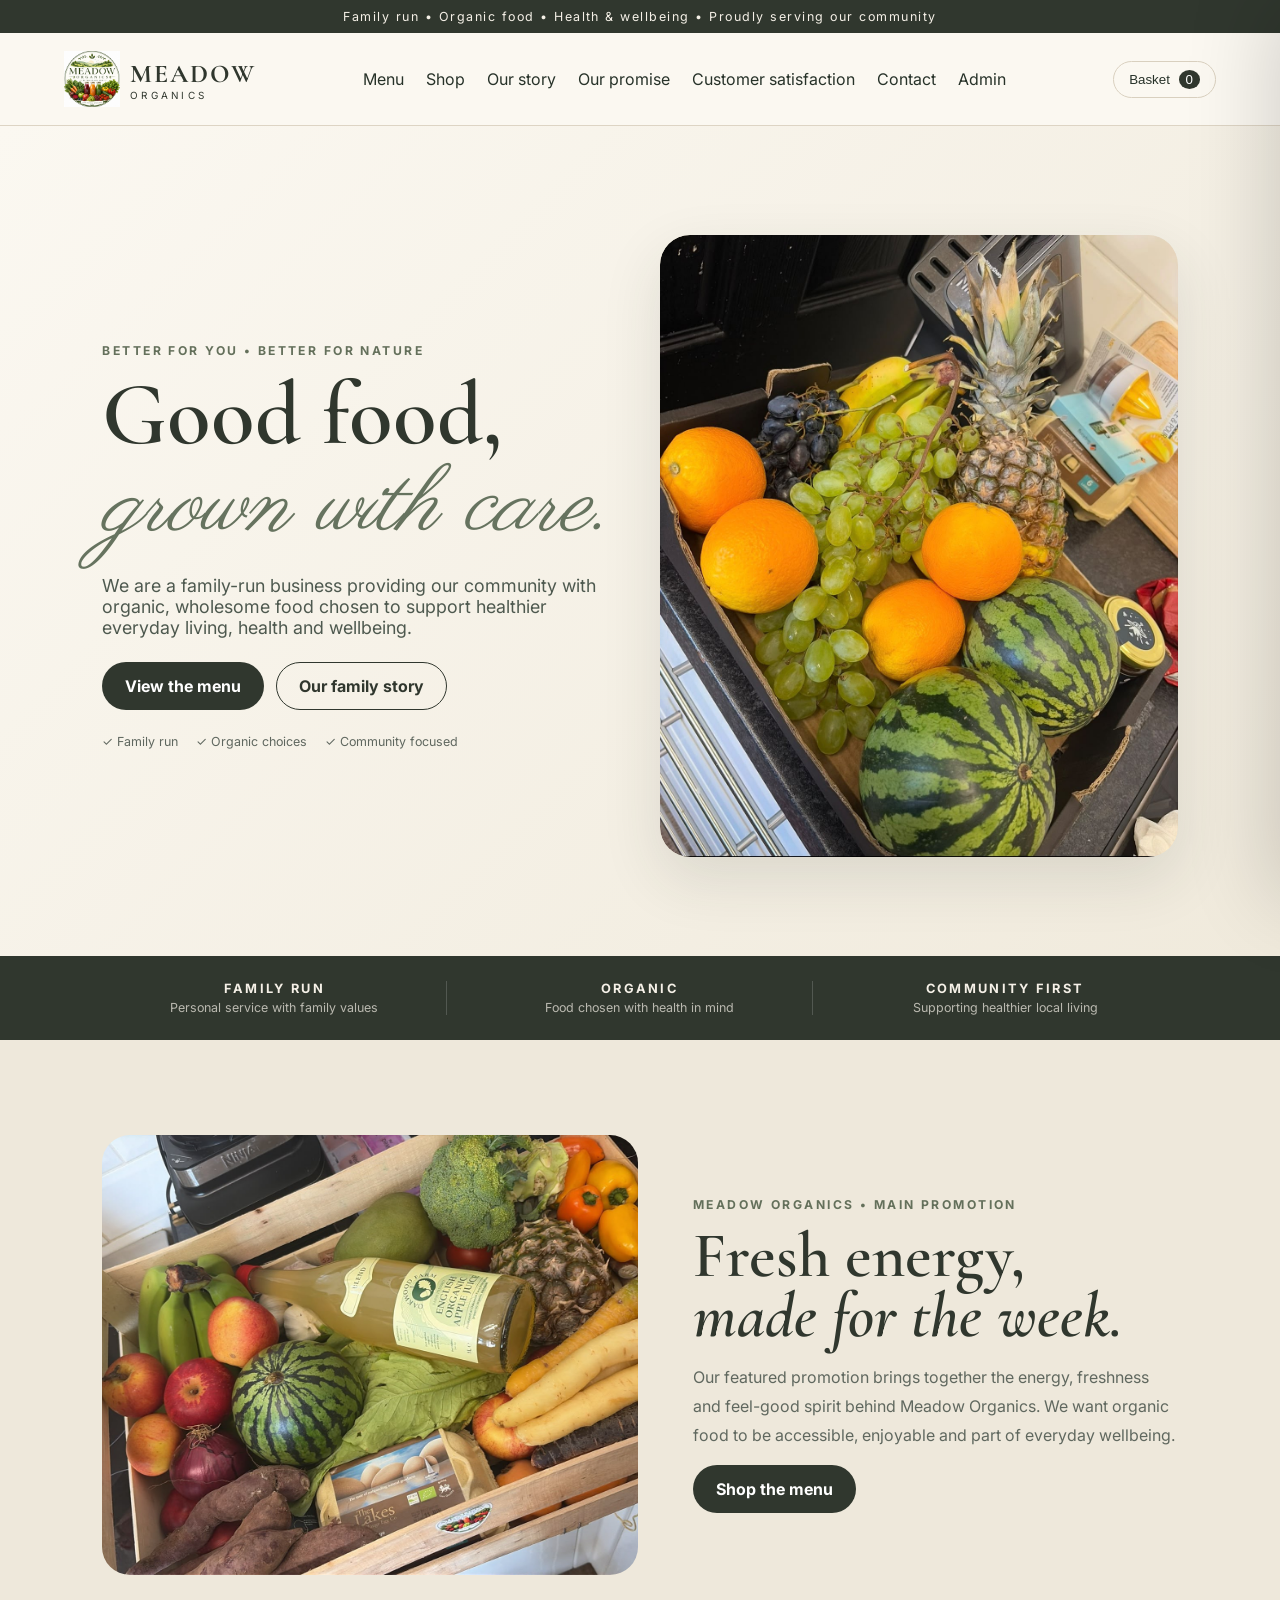
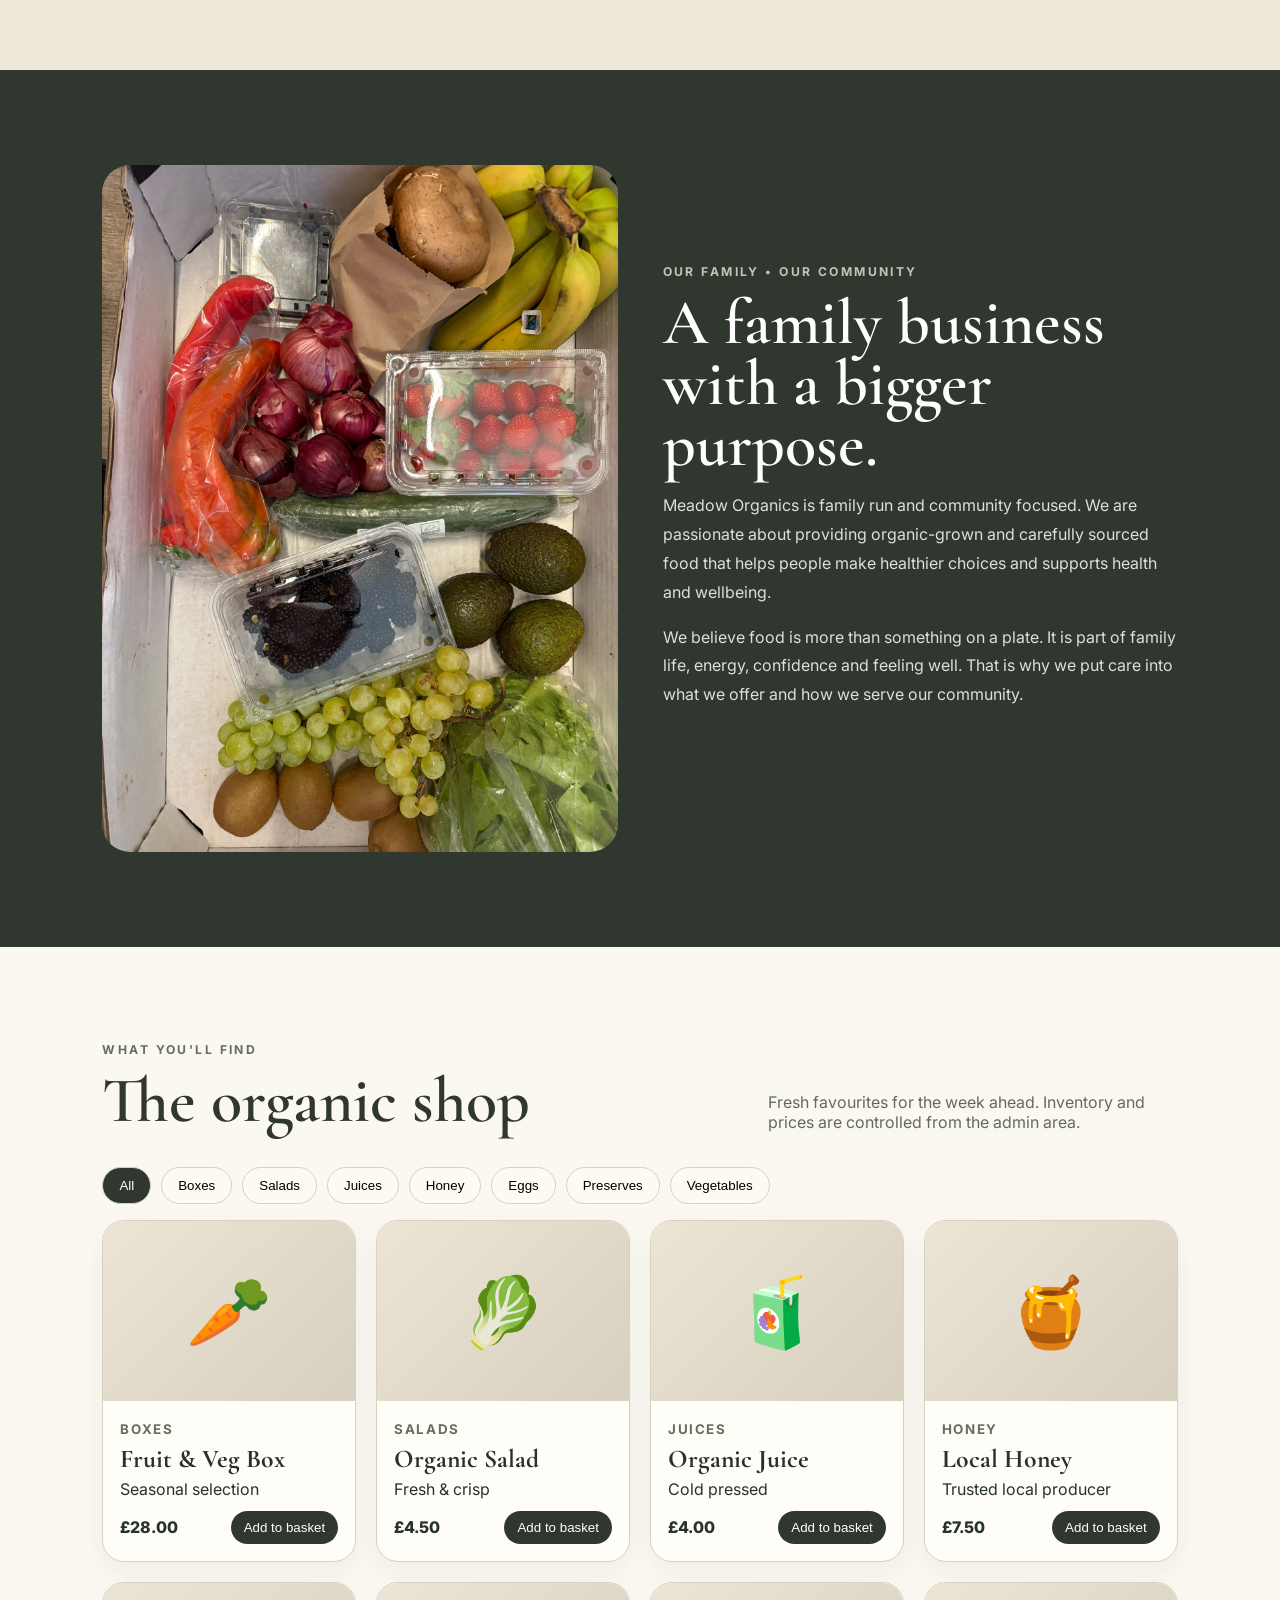
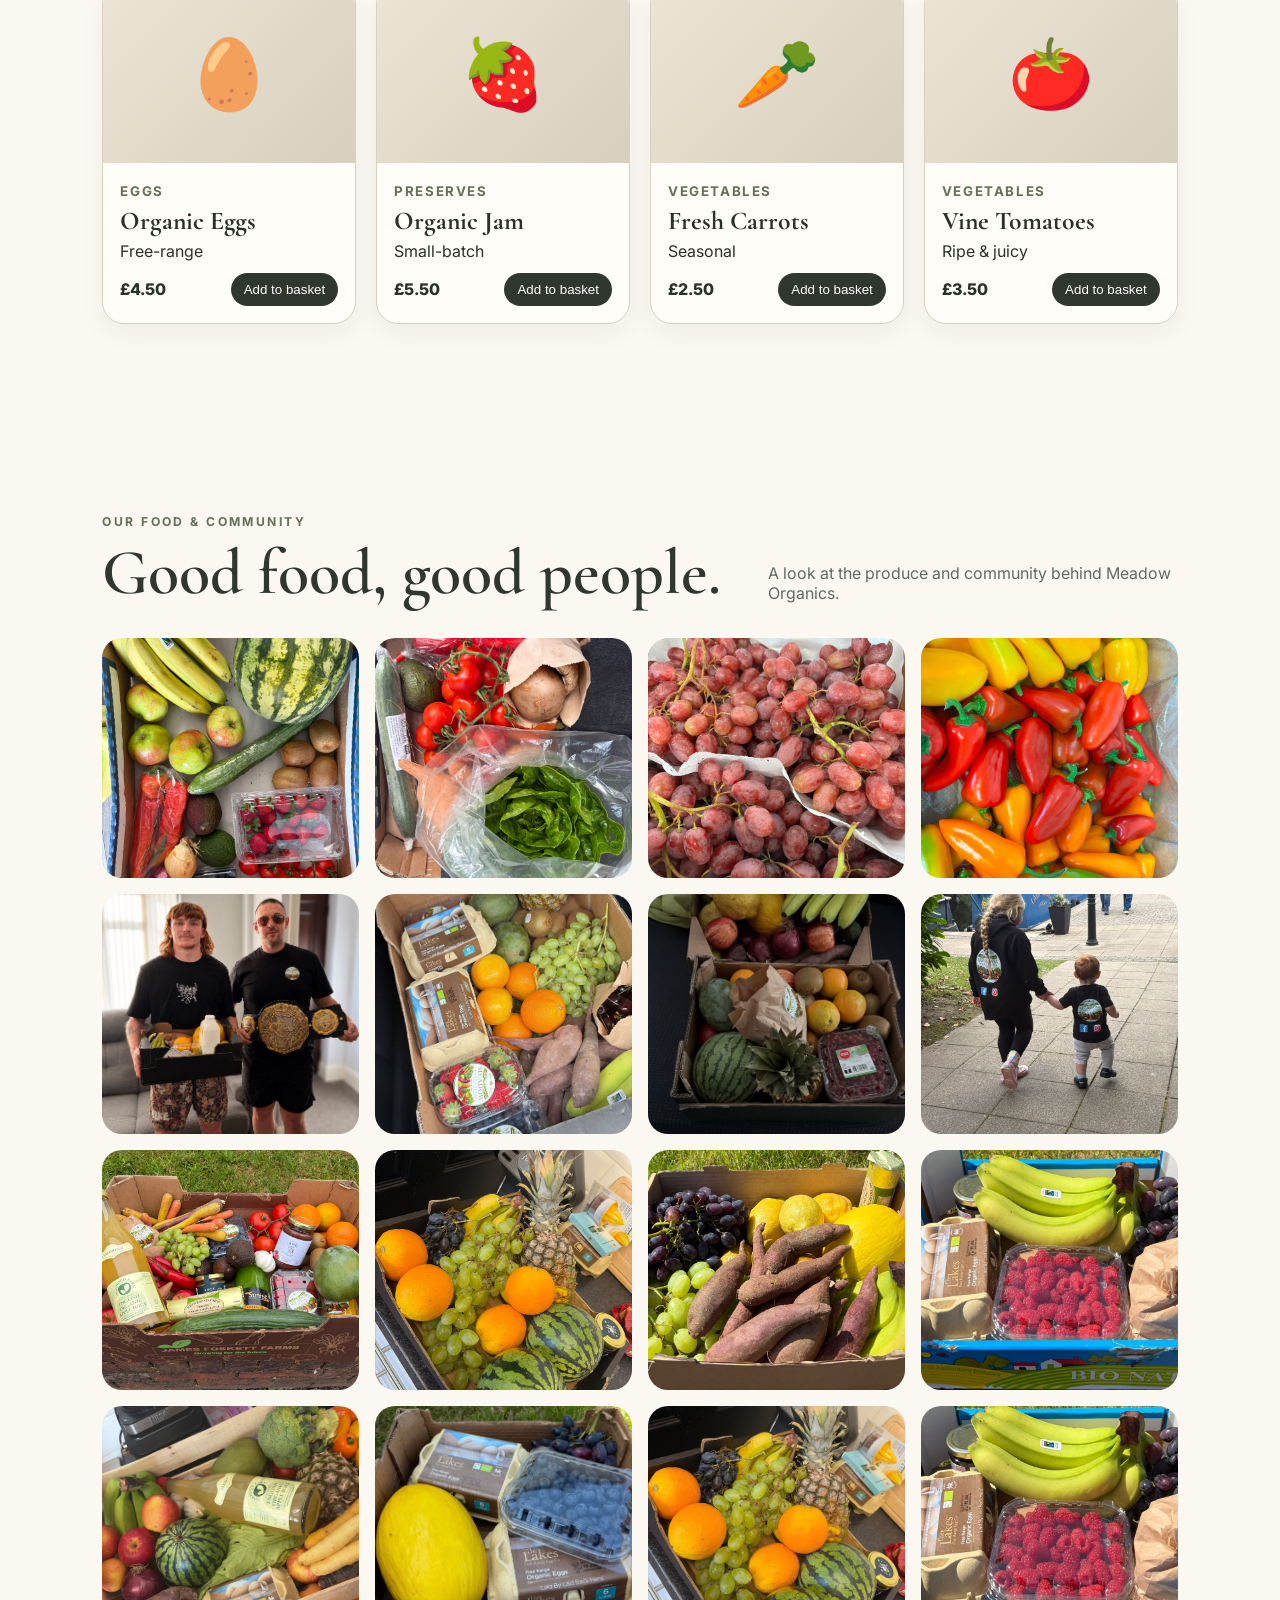
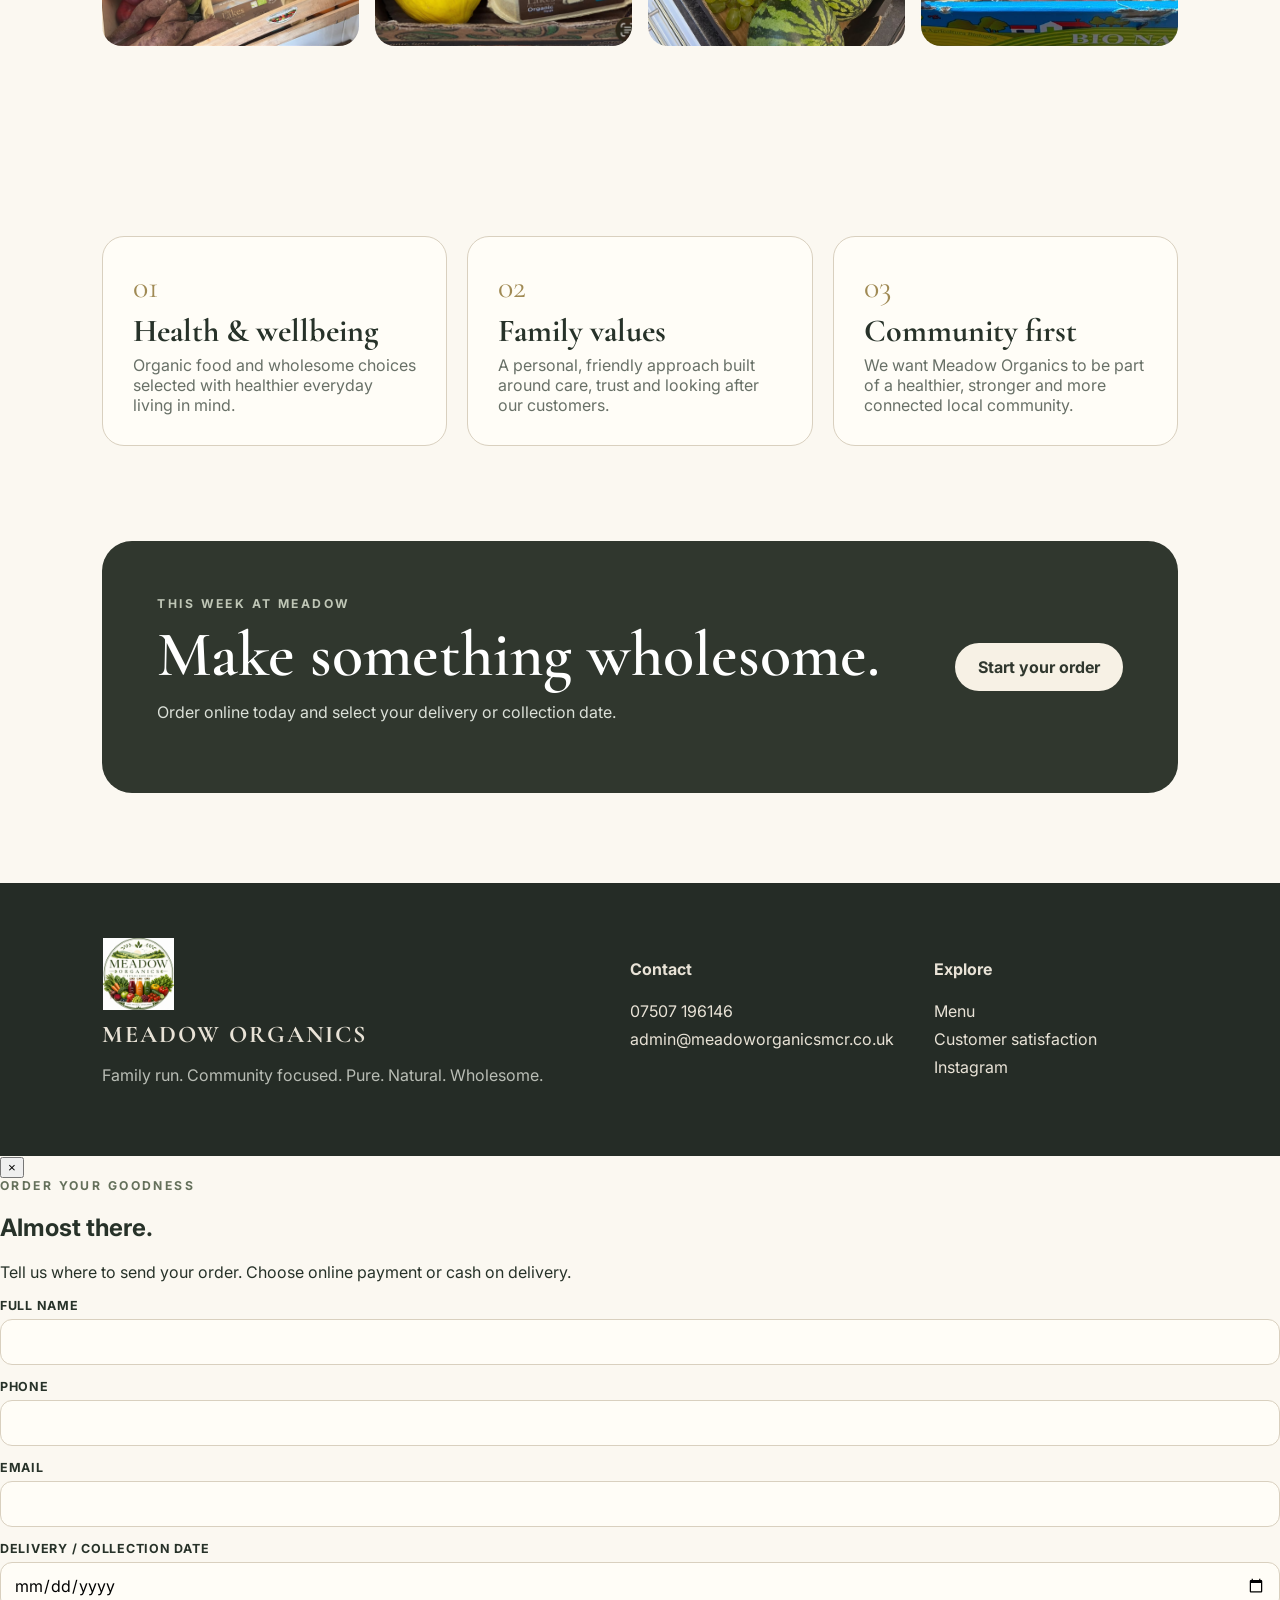
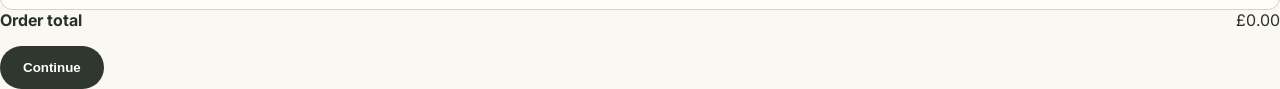
==== commit 5f50cc1d: "Update index.html" ====
--- a/index.html
+++ b/index.html
@@ -2,7 +2,7 @@
 <html lang="en"><head><meta charset="utf-8" /><meta name="viewport" content="width=device-width, initial-scale=1" /><title>Meadow Organics | Pure. Natural. Wholesome.</title><meta name="description" content="Meadow Organics — a family-run business providing organic food to support community health and wellbeing." /><link rel="preconnect" href="https://fonts.googleapis.com"><link rel="preconnect" href="https://fonts.gstatic.com" crossorigin><link href="https://fonts.googleapis.com/css2?family=Cormorant+Garamond:wght@500;600;700&family=Inter:wght@400;500;600;700&family=Parisienne&display=swap" rel="stylesheet"><link rel="stylesheet" href="styles.css" /><style>.brand-logo{width:56px;height:56px;object-fit:contain;display:block}.brand-wordmark{display:block}.footer-logo{width:72px;height:72px;margin-bottom:10px}.site-photo{width:100%;height:100%;object-fit:cover;display:block}.story-photo{min-height:470px;border-radius:28px;overflow:hidden}.family-strip{display:grid;grid-template-columns:1fr 1fr;gap:45px;align-items:center;background:#30372e;color:#fff}.family-strip h2{font-family:'Cormorant Garamond',serif;font-size:clamp(3rem,5vw,5rem);line-height:.95;margin:0;color:#fff}.family-strip p:not(.eyebrow){color:#dbe0d8;line-height:1.8;max-width:600px}.family-strip .eyebrow{color:#bfc6b6}.home-gallery{display:grid;grid-template-columns:repeat(4,1fr);gap:16px}.home-gallery img{width:100%;height:240px;object-fit:cover;border-radius:20px;display:block}.cunha-feature{overflow:hidden}.cunha-feature img{width:100%;height:100%;min-height:440px;object-fit:cover;display:block;border-radius:28px}.feature-promo .cunha-feature>div{display:none}@media(max-width:980px){.family-strip{grid-template-columns:1fr}.home-gallery{grid-template-columns:repeat(2,1fr)}}@media(max-width:620px){.brand-logo{width:46px;height:46px}.footer-logo{width:64px;height:64px}.home-gallery{grid-template-columns:1fr}.home-gallery img{height:260px}}</style></head>
 <body><div class="announcement">Family run • Organic food • Health & wellbeing • Proudly serving our community</div>
 <header class="site-header"><a class="brand" href="#home" aria-label="Meadow Organics home"><img class="brand-logo" src="logo.png" alt="Meadow Organics logo" /><span class="brand-wordmark"><b>MEADOW</b><small>ORGANICS</small></span></a><button class="mobile-toggle" aria-expanded="false" aria-controls="nav">Menu</button><nav id="nav" class="nav"><a href="menu.html">Menu</a><a href="#shop">Shop</a><a href="#about">Our story</a><a href="#promise">Our promise</a><a href="customer-satisfaction.html">Customer satisfaction</a><a href="#contact">Contact</a><a class="admin-link" href="admin.html">Admin</a></nav><button class="cart-button" id="openCart" aria-label="Open basket">Basket <span id="cartCount">0</span></button></header>
-<main id="home"><section class="hero"><div class="hero-copy reveal"><p class="eyebrow">BETTER FOR YOU • BETTER FOR NATURE</p><h1>Good food,<br><em>grown with care.</em></h1><p class="hero-text">We are a family-run business providing our community with organic, wholesome food chosen to support healthier everyday living, health and wellbeing.</p><div class="hero-actions"><a class="button button-primary" href="menu.html">View the menu</a><a class="button button-ghost" href="#about">Our family story</a></div><div class="mini-trust"><span>✓ Family run</span><span>✓ Organic choices</span><span>✓ Community focused</span></div></div><div class="hero-art reveal delay-1"><img src="cunhasmoothie.png" alt="Meadow Organics promotional smoothie and fresh produce" class="hero-smoothie" /></div></section>
+<main id="home"><section class="hero"><div class="hero-copy reveal"><p class="eyebrow">BETTER FOR YOU • BETTER FOR NATURE</p><h1>Good food,<br><em>grown with care.</em></h1><p class="hero-text">We are a family-run business providing our community with organic, wholesome food chosen to support healthier everyday living, health and wellbeing.</p><div class="hero-actions"><a class="button button-primary" href="menu.html">View the menu</a><a class="button button-ghost" href="#about">Our family story</a></div><div class="mini-trust"><span>✓ Family run</span><span>✓ Organic choices</span><span>✓ Community focused</span></div></div><div class="hero-art reveal delay-1"><img src="image (16).jpg" alt="Meadow Organics promotional smoothie and fresh produce" class="hero-smoothie" /></div></section>
 <section class="strip" id="promise"><div><strong>FAMILY RUN</strong><span>Personal service with family values</span></div><div><strong>ORGANIC</strong><span>Food chosen with health in mind</span></div><div><strong>COMMUNITY FIRST</strong><span>Supporting healthier local living</span></div></section>
 <section class="feature-promo section"><div class="cunha-feature"><img src="image (14).jpg" alt="Meadow Organics main promotional smoothie feature"></div><div class="feature-copy"><p class="eyebrow">MEADOW ORGANICS • MAIN PROMOTION</p><h2>Fresh energy,<br><em>made for the week.</em></h2><p>Our featured promotion brings together the energy, freshness and feel-good spirit behind Meadow Organics. We want organic food to be accessible, enjoyable and part of everyday wellbeing.</p><a class="button button-primary" href="menu.html">Shop the menu</a></div></section>
 <section class="family-strip section"><div class="story-photo"><img class="site-photo" src="image%20(1).jpg" alt="Fresh organic produce from Meadow Organics"></div><div><p class="eyebrow">OUR FAMILY • OUR COMMUNITY</p><h2>A family business with a bigger purpose.</h2><p>Meadow Organics is family run and community focused. We are passionate about providing organic-grown and carefully sourced food that helps people make healthier choices and supports health and wellbeing.</p><p>We believe food is more than something on a plate. It is part of family life, energy, confidence and feeling well. That is why we put care into what we offer and how we serve our community.</p><a href="customer-satisfaction.html" class="text-link">Tell us about your experience →</a></div></section>
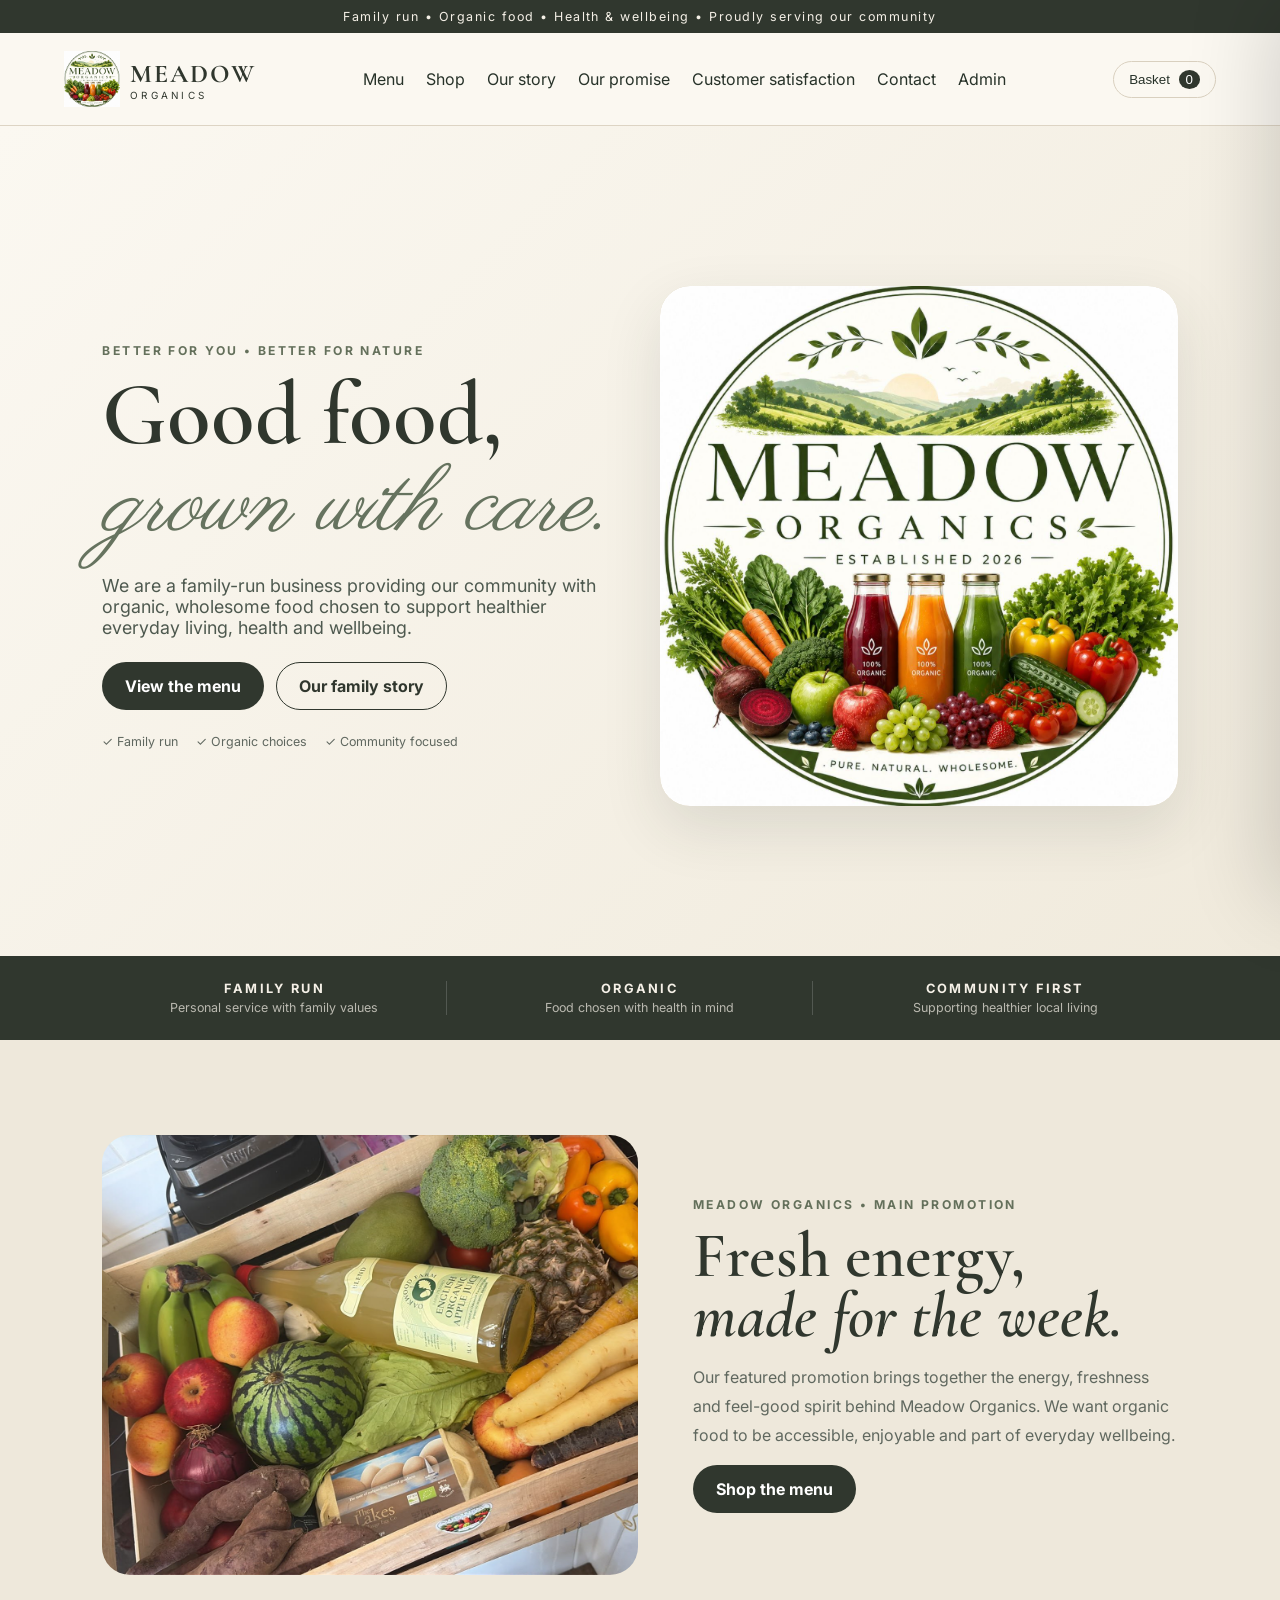
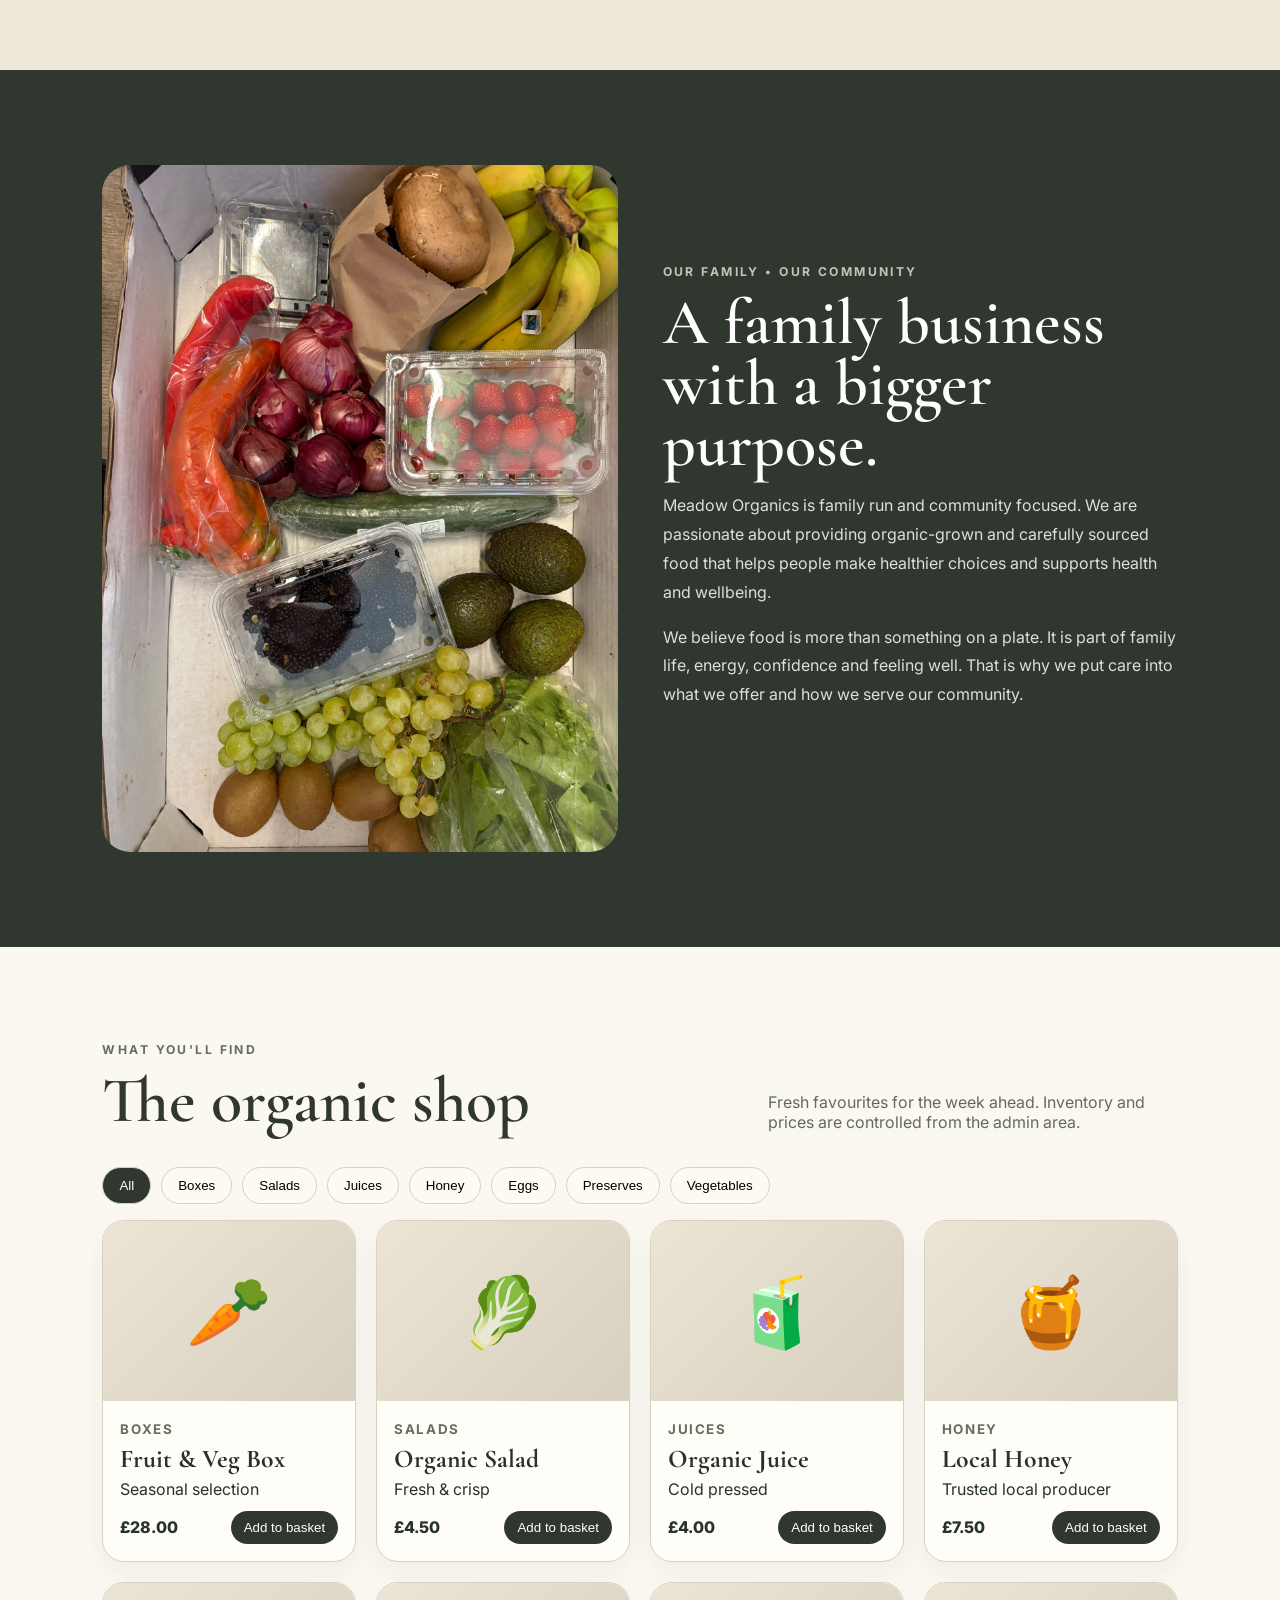
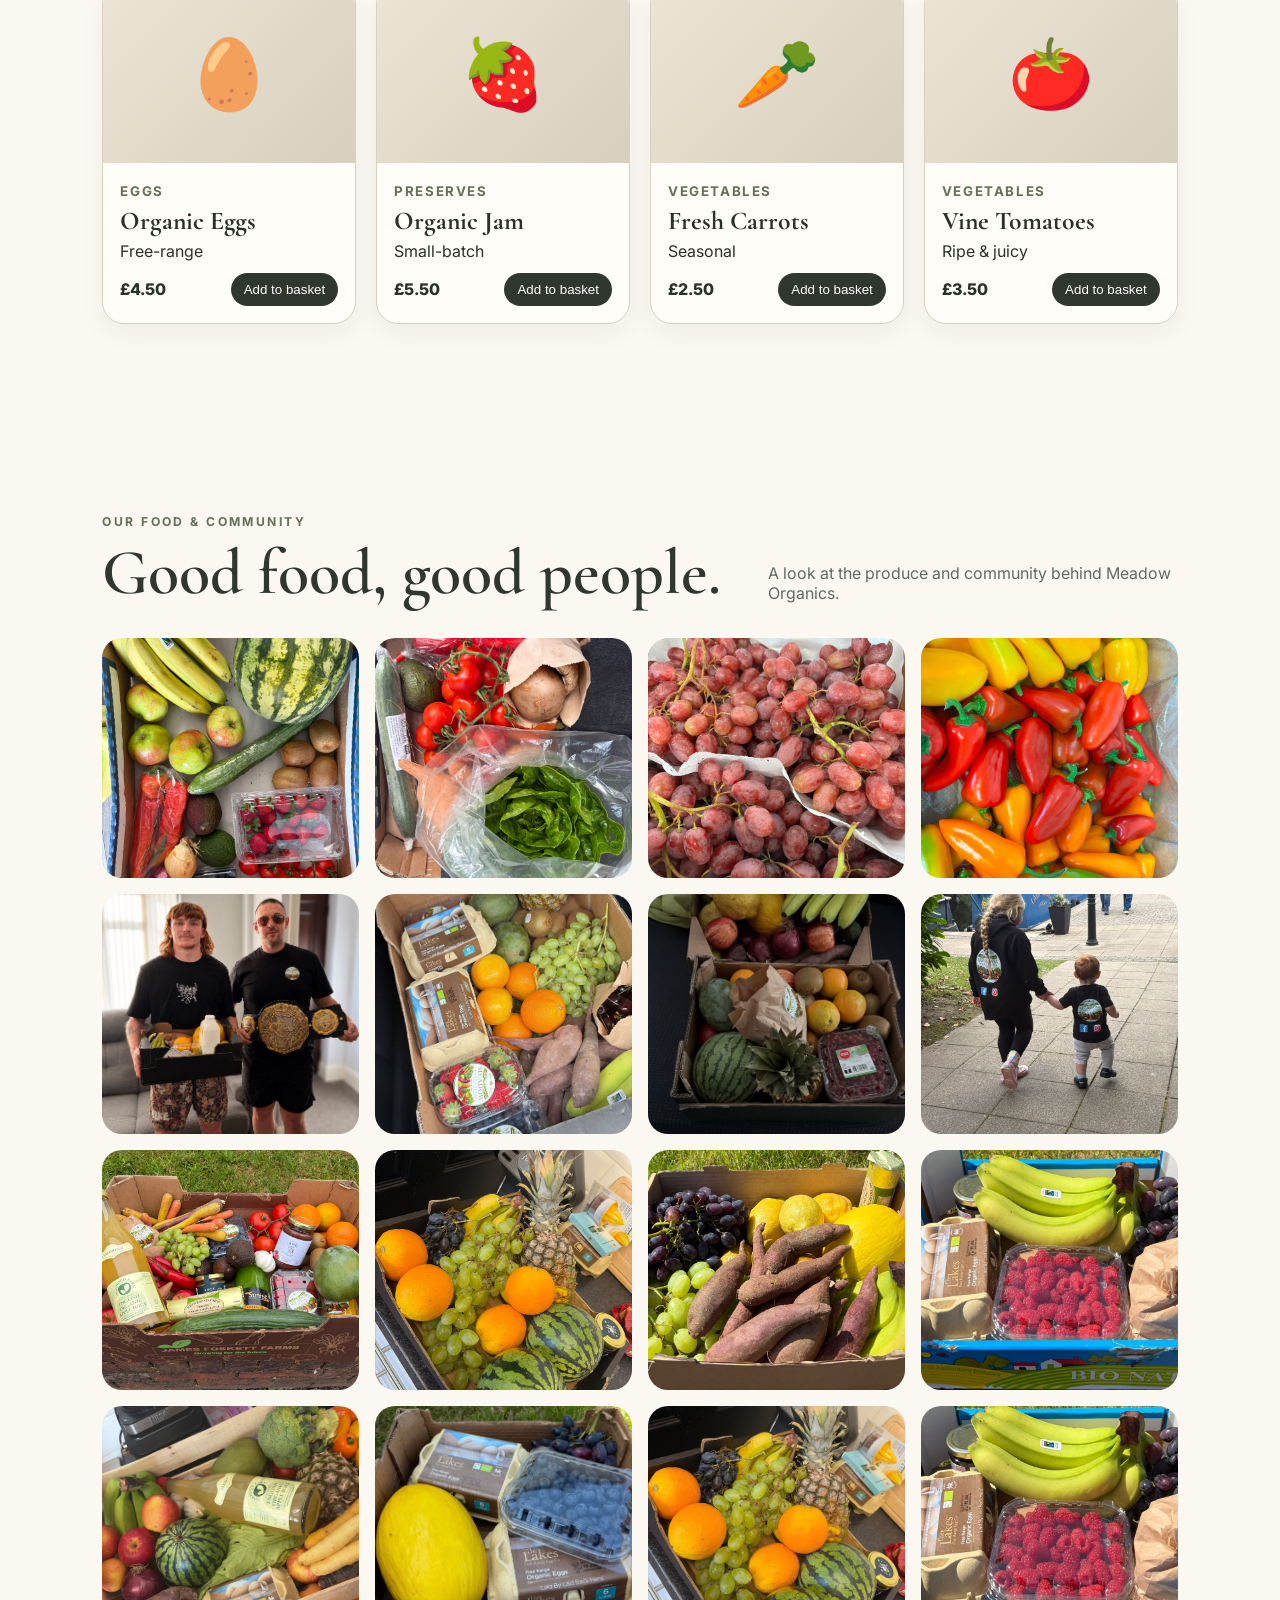
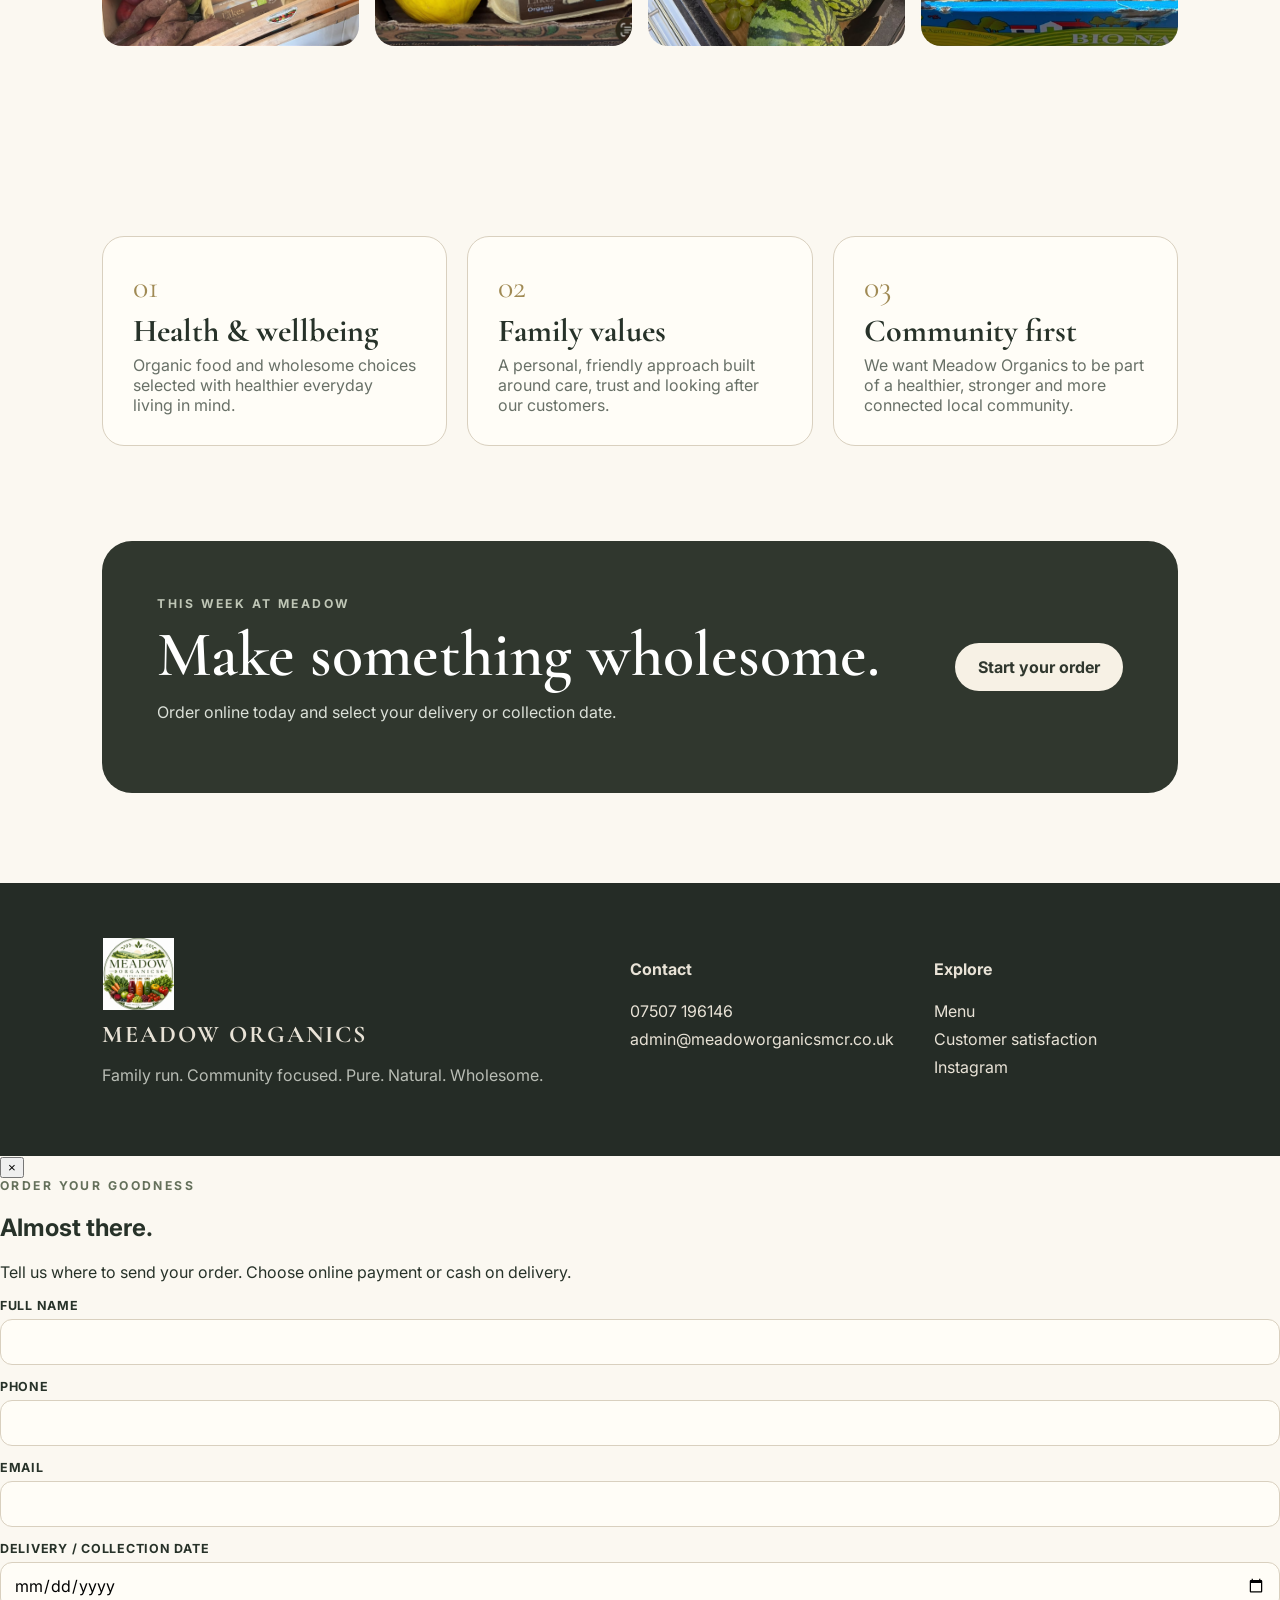
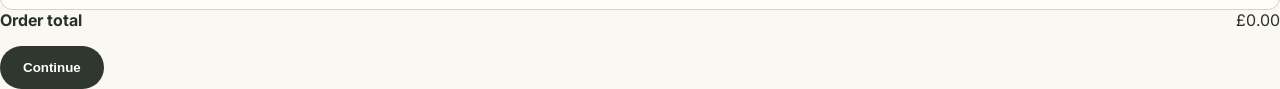
==== commit ee48c546: "Update index.html" ====
--- a/index.html
+++ b/index.html
@@ -2,7 +2,7 @@
 <html lang="en"><head><meta charset="utf-8" /><meta name="viewport" content="width=device-width, initial-scale=1" /><title>Meadow Organics | Pure. Natural. Wholesome.</title><meta name="description" content="Meadow Organics — a family-run business providing organic food to support community health and wellbeing." /><link rel="preconnect" href="https://fonts.googleapis.com"><link rel="preconnect" href="https://fonts.gstatic.com" crossorigin><link href="https://fonts.googleapis.com/css2?family=Cormorant+Garamond:wght@500;600;700&family=Inter:wght@400;500;600;700&family=Parisienne&display=swap" rel="stylesheet"><link rel="stylesheet" href="styles.css" /><style>.brand-logo{width:56px;height:56px;object-fit:contain;display:block}.brand-wordmark{display:block}.footer-logo{width:72px;height:72px;margin-bottom:10px}.site-photo{width:100%;height:100%;object-fit:cover;display:block}.story-photo{min-height:470px;border-radius:28px;overflow:hidden}.family-strip{display:grid;grid-template-columns:1fr 1fr;gap:45px;align-items:center;background:#30372e;color:#fff}.family-strip h2{font-family:'Cormorant Garamond',serif;font-size:clamp(3rem,5vw,5rem);line-height:.95;margin:0;color:#fff}.family-strip p:not(.eyebrow){color:#dbe0d8;line-height:1.8;max-width:600px}.family-strip .eyebrow{color:#bfc6b6}.home-gallery{display:grid;grid-template-columns:repeat(4,1fr);gap:16px}.home-gallery img{width:100%;height:240px;object-fit:cover;border-radius:20px;display:block}.cunha-feature{overflow:hidden}.cunha-feature img{width:100%;height:100%;min-height:440px;object-fit:cover;display:block;border-radius:28px}.feature-promo .cunha-feature>div{display:none}@media(max-width:980px){.family-strip{grid-template-columns:1fr}.home-gallery{grid-template-columns:repeat(2,1fr)}}@media(max-width:620px){.brand-logo{width:46px;height:46px}.footer-logo{width:64px;height:64px}.home-gallery{grid-template-columns:1fr}.home-gallery img{height:260px}}</style></head>
 <body><div class="announcement">Family run • Organic food • Health & wellbeing • Proudly serving our community</div>
 <header class="site-header"><a class="brand" href="#home" aria-label="Meadow Organics home"><img class="brand-logo" src="logo.png" alt="Meadow Organics logo" /><span class="brand-wordmark"><b>MEADOW</b><small>ORGANICS</small></span></a><button class="mobile-toggle" aria-expanded="false" aria-controls="nav">Menu</button><nav id="nav" class="nav"><a href="menu.html">Menu</a><a href="#shop">Shop</a><a href="#about">Our story</a><a href="#promise">Our promise</a><a href="customer-satisfaction.html">Customer satisfaction</a><a href="#contact">Contact</a><a class="admin-link" href="admin.html">Admin</a></nav><button class="cart-button" id="openCart" aria-label="Open basket">Basket <span id="cartCount">0</span></button></header>
-<main id="home"><section class="hero"><div class="hero-copy reveal"><p class="eyebrow">BETTER FOR YOU • BETTER FOR NATURE</p><h1>Good food,<br><em>grown with care.</em></h1><p class="hero-text">We are a family-run business providing our community with organic, wholesome food chosen to support healthier everyday living, health and wellbeing.</p><div class="hero-actions"><a class="button button-primary" href="menu.html">View the menu</a><a class="button button-ghost" href="#about">Our family story</a></div><div class="mini-trust"><span>✓ Family run</span><span>✓ Organic choices</span><span>✓ Community focused</span></div></div><div class="hero-art reveal delay-1"><img src="image (16).jpg" alt="Meadow Organics promotional smoothie and fresh produce" class="hero-smoothie" /></div></section>
+<main id="home"><section class="hero"><div class="hero-copy reveal"><p class="eyebrow">BETTER FOR YOU • BETTER FOR NATURE</p><h1>Good food,<br><em>grown with care.</em></h1><p class="hero-text">We are a family-run business providing our community with organic, wholesome food chosen to support healthier everyday living, health and wellbeing.</p><div class="hero-actions"><a class="button button-primary" href="menu.html">View the menu</a><a class="button button-ghost" href="#about">Our family story</a></div><div class="mini-trust"><span>✓ Family run</span><span>✓ Organic choices</span><span>✓ Community focused</span></div></div><div class="hero-art reveal delay-1"><img src="logo.png" alt="Meadow Organics promotional smoothie and fresh produce" class="hero-smoothie" /></div></section>
 <section class="strip" id="promise"><div><strong>FAMILY RUN</strong><span>Personal service with family values</span></div><div><strong>ORGANIC</strong><span>Food chosen with health in mind</span></div><div><strong>COMMUNITY FIRST</strong><span>Supporting healthier local living</span></div></section>
 <section class="feature-promo section"><div class="cunha-feature"><img src="image (14).jpg" alt="Meadow Organics main promotional smoothie feature"></div><div class="feature-copy"><p class="eyebrow">MEADOW ORGANICS • MAIN PROMOTION</p><h2>Fresh energy,<br><em>made for the week.</em></h2><p>Our featured promotion brings together the energy, freshness and feel-good spirit behind Meadow Organics. We want organic food to be accessible, enjoyable and part of everyday wellbeing.</p><a class="button button-primary" href="menu.html">Shop the menu</a></div></section>
 <section class="family-strip section"><div class="story-photo"><img class="site-photo" src="image%20(1).jpg" alt="Fresh organic produce from Meadow Organics"></div><div><p class="eyebrow">OUR FAMILY • OUR COMMUNITY</p><h2>A family business with a bigger purpose.</h2><p>Meadow Organics is family run and community focused. We are passionate about providing organic-grown and carefully sourced food that helps people make healthier choices and supports health and wellbeing.</p><p>We believe food is more than something on a plate. It is part of family life, energy, confidence and feeling well. That is why we put care into what we offer and how we serve our community.</p><a href="customer-satisfaction.html" class="text-link">Tell us about your experience →</a></div></section>
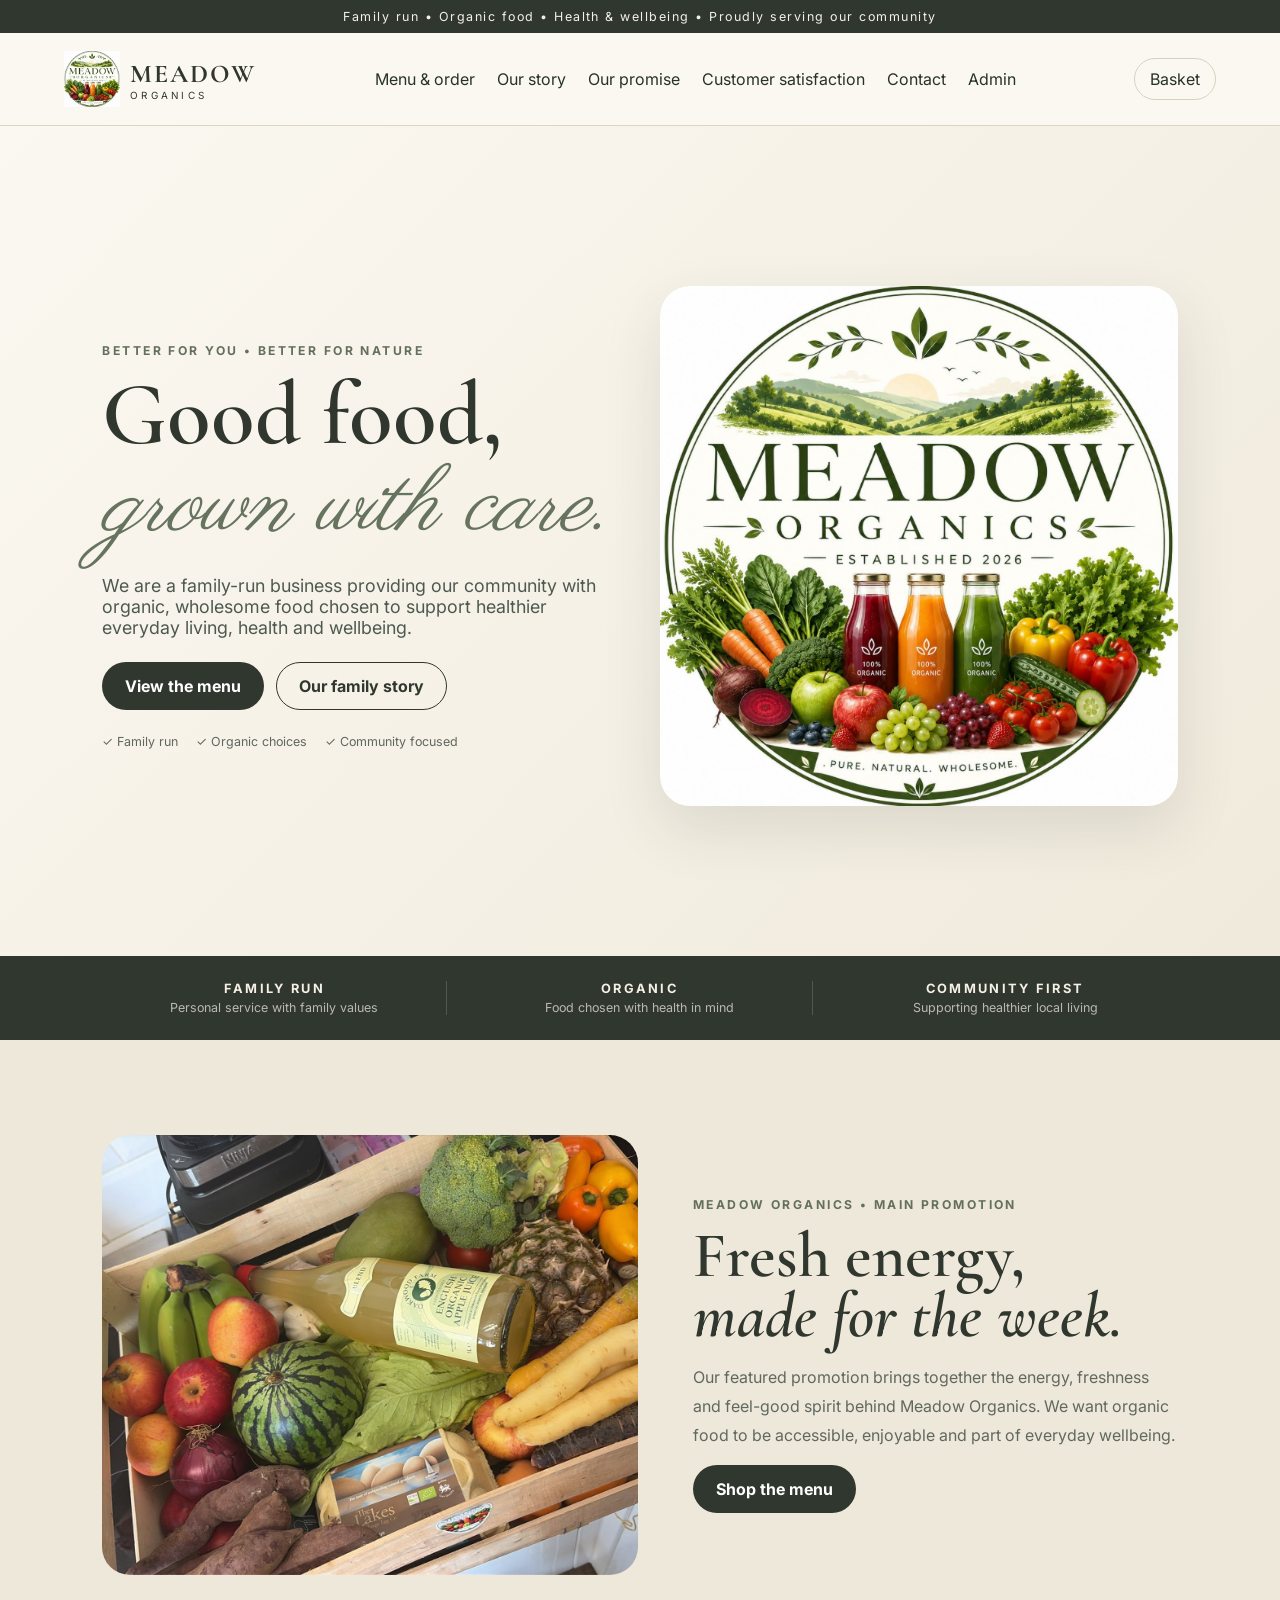
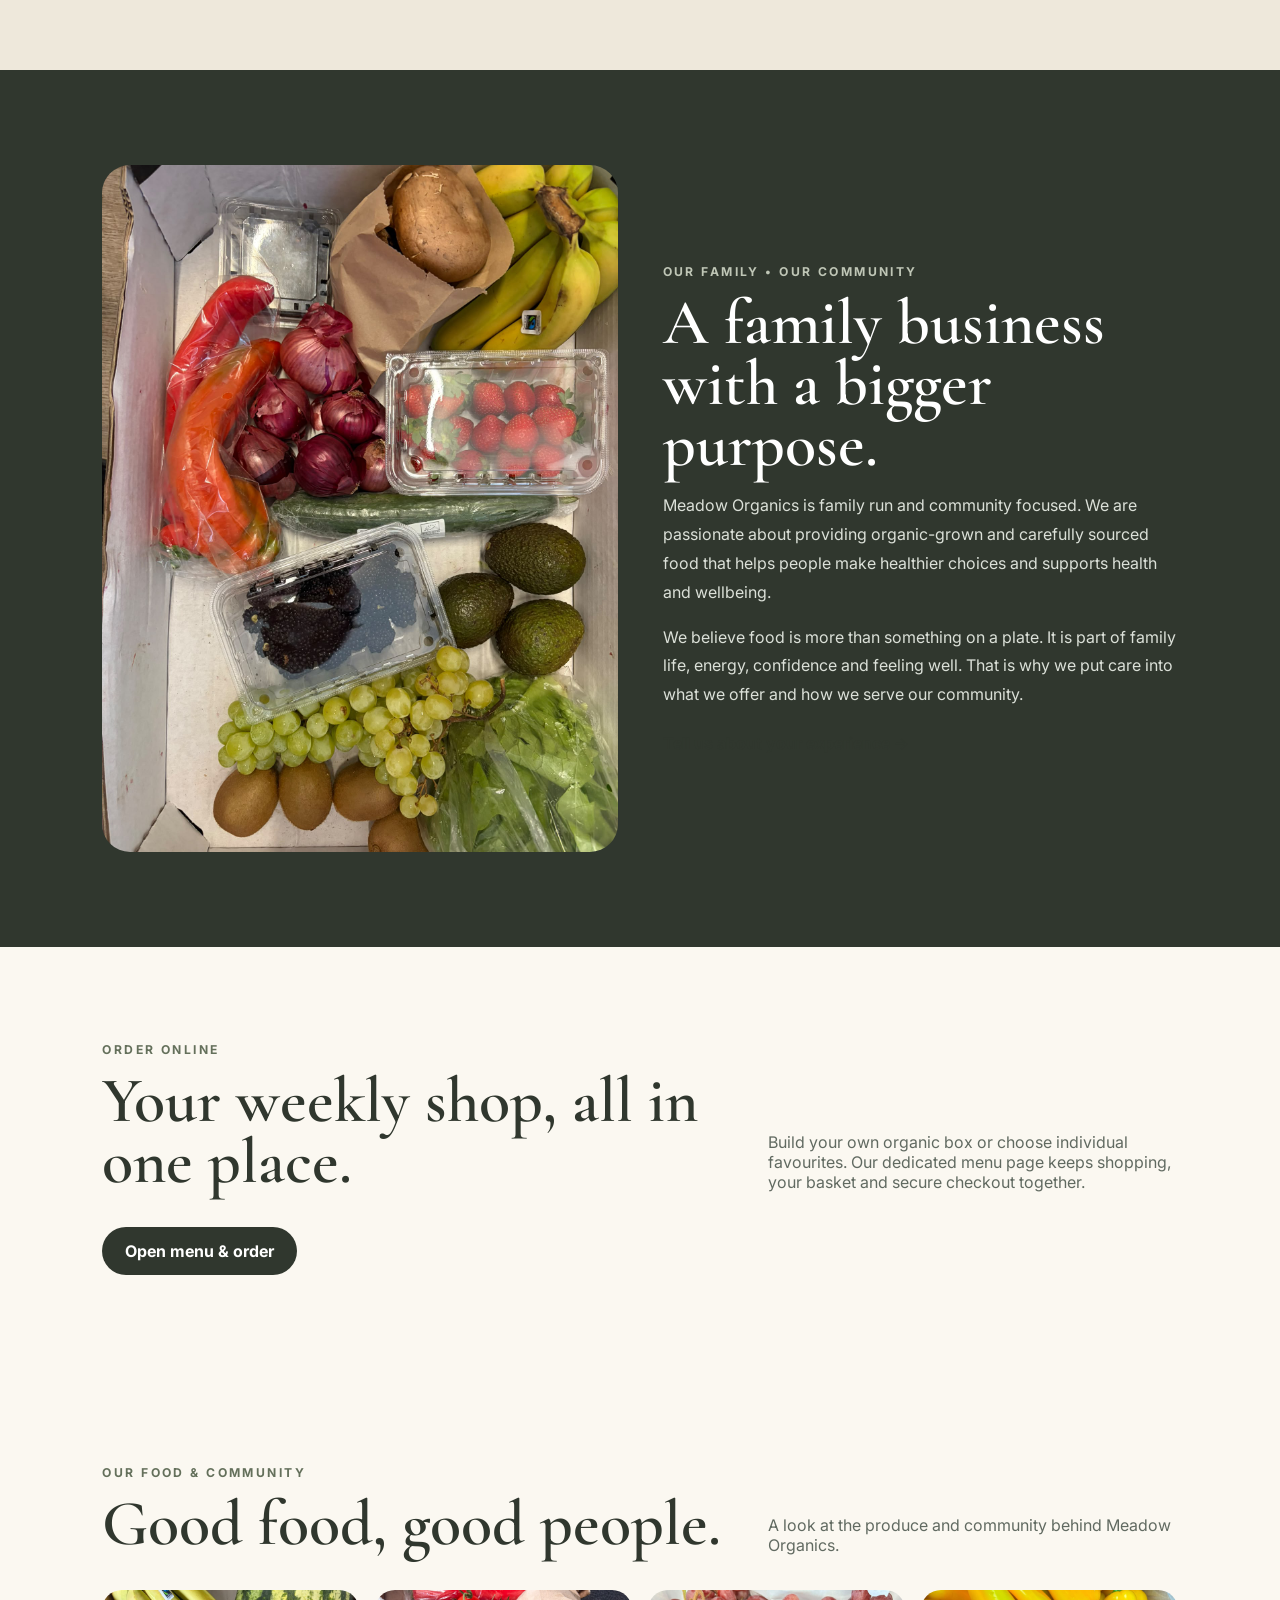
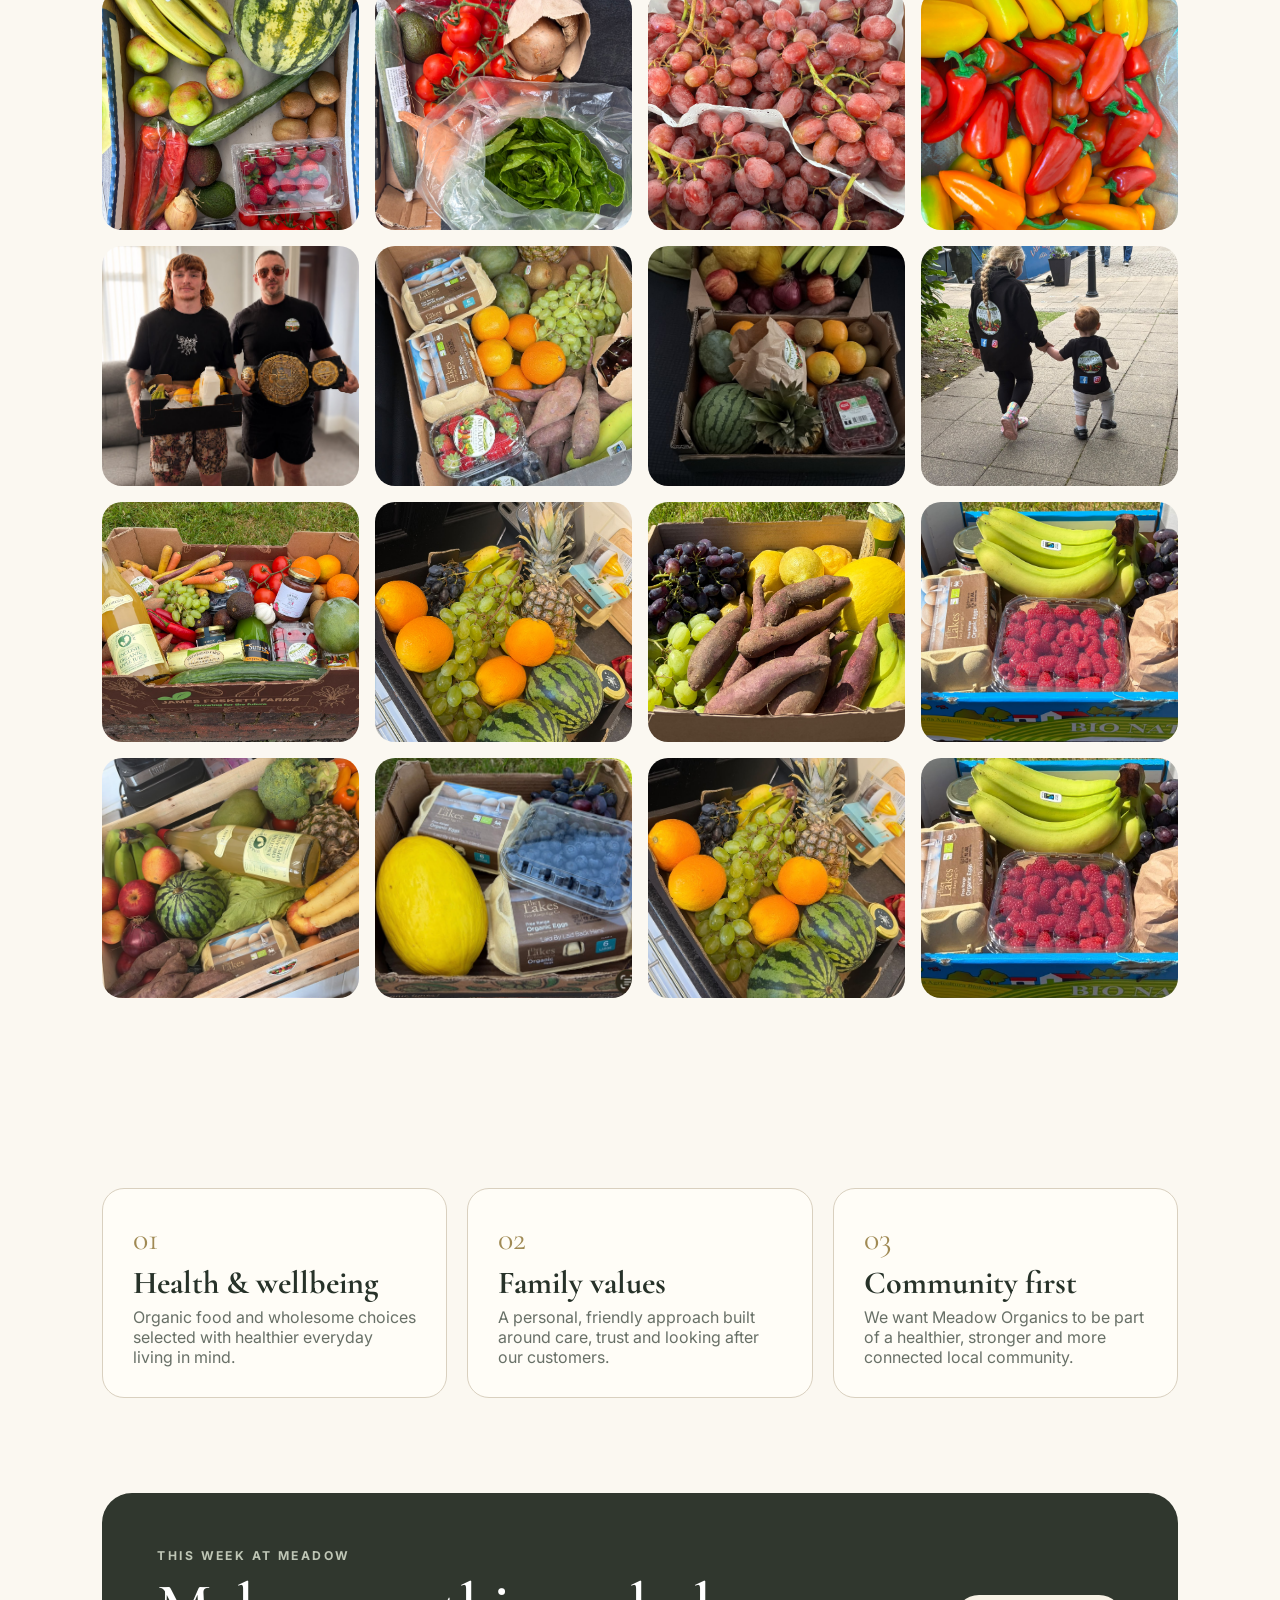
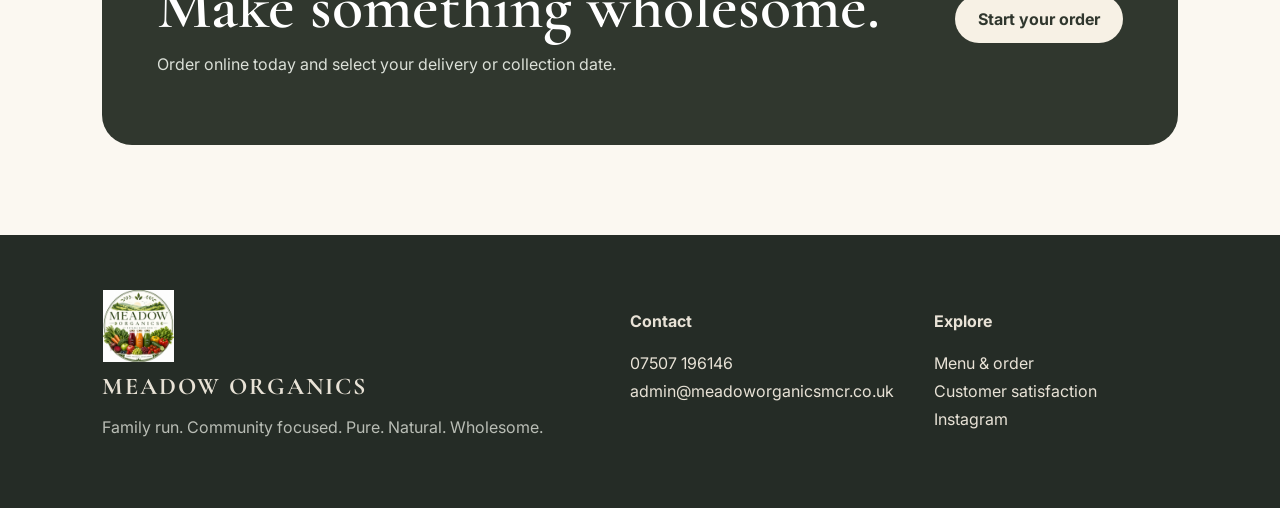
==== commit 7061dfd7: "Move shop and checkout off homepage onto menu page" ====
--- a/index.html
+++ b/index.html
@@ -1,14 +1,11 @@
 <!doctype html>
 <html lang="en"><head><meta charset="utf-8" /><meta name="viewport" content="width=device-width, initial-scale=1" /><title>Meadow Organics | Pure. Natural. Wholesome.</title><meta name="description" content="Meadow Organics — a family-run business providing organic food to support community health and wellbeing." /><link rel="preconnect" href="https://fonts.googleapis.com"><link rel="preconnect" href="https://fonts.gstatic.com" crossorigin><link href="https://fonts.googleapis.com/css2?family=Cormorant+Garamond:wght@500;600;700&family=Inter:wght@400;500;600;700&family=Parisienne&display=swap" rel="stylesheet"><link rel="stylesheet" href="styles.css" /><style>.brand-logo{width:56px;height:56px;object-fit:contain;display:block}.brand-wordmark{display:block}.footer-logo{width:72px;height:72px;margin-bottom:10px}.site-photo{width:100%;height:100%;object-fit:cover;display:block}.story-photo{min-height:470px;border-radius:28px;overflow:hidden}.family-strip{display:grid;grid-template-columns:1fr 1fr;gap:45px;align-items:center;background:#30372e;color:#fff}.family-strip h2{font-family:'Cormorant Garamond',serif;font-size:clamp(3rem,5vw,5rem);line-height:.95;margin:0;color:#fff}.family-strip p:not(.eyebrow){color:#dbe0d8;line-height:1.8;max-width:600px}.family-strip .eyebrow{color:#bfc6b6}.home-gallery{display:grid;grid-template-columns:repeat(4,1fr);gap:16px}.home-gallery img{width:100%;height:240px;object-fit:cover;border-radius:20px;display:block}.cunha-feature{overflow:hidden}.cunha-feature img{width:100%;height:100%;min-height:440px;object-fit:cover;display:block;border-radius:28px}.feature-promo .cunha-feature>div{display:none}@media(max-width:980px){.family-strip{grid-template-columns:1fr}.home-gallery{grid-template-columns:repeat(2,1fr)}}@media(max-width:620px){.brand-logo{width:46px;height:46px}.footer-logo{width:64px;height:64px}.home-gallery{grid-template-columns:1fr}.home-gallery img{height:260px}}</style></head>
 <body><div class="announcement">Family run • Organic food • Health & wellbeing • Proudly serving our community</div>
-<header class="site-header"><a class="brand" href="#home" aria-label="Meadow Organics home"><img class="brand-logo" src="logo.png" alt="Meadow Organics logo" /><span class="brand-wordmark"><b>MEADOW</b><small>ORGANICS</small></span></a><button class="mobile-toggle" aria-expanded="false" aria-controls="nav">Menu</button><nav id="nav" class="nav"><a href="menu.html">Menu</a><a href="#shop">Shop</a><a href="#about">Our story</a><a href="#promise">Our promise</a><a href="customer-satisfaction.html">Customer satisfaction</a><a href="#contact">Contact</a><a class="admin-link" href="admin.html">Admin</a></nav><button class="cart-button" id="openCart" aria-label="Open basket">Basket <span id="cartCount">0</span></button></header>
+<header class="site-header"><a class="brand" href="#home" aria-label="Meadow Organics home"><img class="brand-logo" src="logo.png" alt="Meadow Organics logo" /><span class="brand-wordmark"><b>MEADOW</b><small>ORGANICS</small></span></a><button class="mobile-toggle" aria-expanded="false" aria-controls="nav">Menu</button><nav id="nav" class="nav"><a href="menu.html">Menu & order</a><a href="#about">Our story</a><a href="#promise">Our promise</a><a href="customer-satisfaction.html">Customer satisfaction</a><a href="#contact">Contact</a><a class="admin-link" href="admin.html">Admin</a></nav><a class="cart-button" href="menu.html">Basket</a></header>
 <main id="home"><section class="hero"><div class="hero-copy reveal"><p class="eyebrow">BETTER FOR YOU • BETTER FOR NATURE</p><h1>Good food,<br><em>grown with care.</em></h1><p class="hero-text">We are a family-run business providing our community with organic, wholesome food chosen to support healthier everyday living, health and wellbeing.</p><div class="hero-actions"><a class="button button-primary" href="menu.html">View the menu</a><a class="button button-ghost" href="#about">Our family story</a></div><div class="mini-trust"><span>✓ Family run</span><span>✓ Organic choices</span><span>✓ Community focused</span></div></div><div class="hero-art reveal delay-1"><img src="logo.png" alt="Meadow Organics promotional smoothie and fresh produce" class="hero-smoothie" /></div></section>
 <section class="strip" id="promise"><div><strong>FAMILY RUN</strong><span>Personal service with family values</span></div><div><strong>ORGANIC</strong><span>Food chosen with health in mind</span></div><div><strong>COMMUNITY FIRST</strong><span>Supporting healthier local living</span></div></section>
 <section class="feature-promo section"><div class="cunha-feature"><img src="image (14).jpg" alt="Meadow Organics main promotional smoothie feature"></div><div class="feature-copy"><p class="eyebrow">MEADOW ORGANICS • MAIN PROMOTION</p><h2>Fresh energy,<br><em>made for the week.</em></h2><p>Our featured promotion brings together the energy, freshness and feel-good spirit behind Meadow Organics. We want organic food to be accessible, enjoyable and part of everyday wellbeing.</p><a class="button button-primary" href="menu.html">Shop the menu</a></div></section>
-<section class="family-strip section"><div class="story-photo"><img class="site-photo" src="image%20(1).jpg" alt="Fresh organic produce from Meadow Organics"></div><div><p class="eyebrow">OUR FAMILY • OUR COMMUNITY</p><h2>A family business with a bigger purpose.</h2><p>Meadow Organics is family run and community focused. We are passionate about providing organic-grown and carefully sourced food that helps people make healthier choices and supports health and wellbeing.</p><p>We believe food is more than something on a plate. It is part of family life, energy, confidence and feeling well. That is why we put care into what we offer and how we serve our community.</p><a href="customer-satisfaction.html" class="text-link">Tell us about your experience →</a></div></section>
-<section class="section" id="shop"><div class="section-heading reveal"><div><p class="eyebrow">WHAT YOU'LL FIND</p><h2>The organic shop</h2></div><p>Fresh favourites for the week ahead. Inventory and prices are controlled from the admin area.</p></div><div class="category-row" id="categories"></div><div class="product-grid" id="productGrid"></div></section>
-<section class="section"><div class="section-heading"><div><p class="eyebrow">OUR FOOD & COMMUNITY</p><h2>Good food, good people.</h2></div><p>A look at the produce and community behind Meadow Organics.</p></div><div class="home-gallery"><img src="image%20(2).jpg" alt="Organic produce"><img src="image%20(3).jpg" alt="Fresh food"><img src="image%20(4).jpg" alt="Organic ingredients"><img src="image%20(5).jpg" alt="Fresh produce"><img src="image%20(6).jpg" alt="Wholesome food"><img src="image%20(7).jpg" alt="Meadow Organics produce"><img src="image%20(8).jpg" alt="Organic food"><img src="image%20(9).jpg" alt="Fresh ingredients"><img src="image%20(10).jpg" alt="Fresh organic produce"><img src="image%20(11).jpg" alt="Wholesome food choices"><img src="image%20(12).jpg" alt="Community food"><img src="image%20(13).jpg" alt="Organic produce"><img src="image%20(14).jpg" alt="Fresh food"><img src="image%20(15).jpg" alt="Healthy food"><img src="image%20(16).jpg" alt="Community and produce"><img src="image%20(17).jpg" alt="Fresh organic food"></div></section>
-<section class="values section"><div class="value-card"><span>01</span><h3>Health & wellbeing</h3><p>Organic food and wholesome choices selected with healthier everyday living in mind.</p></div><div class="value-card"><span>02</span><h3>Family values</h3><p>A personal, friendly approach built around care, trust and looking after our customers.</p></div><div class="value-card"><span>03</span><h3>Community first</h3><p>We want Meadow Organics to be part of a healthier, stronger and more connected local community.</p></div></section><section class="cta section"><div><p class="eyebrow">THIS WEEK AT MEADOW</p><h2>Make something wholesome.</h2><p>Order online today and select your delivery or collection date.</p></div><a class="button button-light" href="menu.html">Start your order</a></section></main>
-<footer id="contact" class="footer"><div class="footer-brand"><img class="brand-logo footer-logo" src="logo.png" alt="Meadow Organics logo" /><b>MEADOW ORGANICS</b><p>Family run. Community focused. Pure. Natural. Wholesome.</p></div><div><h4>Contact</h4><a href="tel:07507196146">07507 196146</a><a href="mailto:admin@meadoworganicsmcr.co.uk">admin@meadoworganicsmcr.co.uk</a></div><div><h4>Explore</h4><a href="menu.html">Menu</a><a href="customer-satisfaction.html">Customer satisfaction</a><a href="https://www.instagram.com/meadow.organics.mcr/" target="_blank" rel="noreferrer">Instagram</a></div></footer>
-<div class="cart-drawer" id="cartDrawer" aria-hidden="true"><div class="drawer-head"><h3>Your basket</h3><button id="closeCart" class="icon-button">×</button></div><div id="cartItems" class="cart-items"></div><div class="cart-footer"><div><span>Total</span><strong id="cartTotal">£0.00</strong></div><button class="button button-primary full" id="checkoutButton">Secure checkout</button><small>You'll be taken to secure payment.</small></div></div><div class="backdrop" id="backdrop"></div>
-<div class="checkout-modal" id="checkoutModal" aria-hidden="true"><form class="checkout-box" id="checkoutForm"><button type="button" class="checkout-close" id="checkoutClose">×</button><p class="eyebrow">ORDER YOUR GOODNESS</p><h2>Almost there.</h2><p>Tell us where to send your order. Choose online payment or cash on delivery.</p><div class="checkout-grid"><div class="checkout-field"><label for="customerName">FULL NAME</label><input id="customerName" required autocomplete="name"></div><div class="checkout-field"><label for="customerPhone">PHONE</label><input id="customerPhone" required type="tel" autocomplete="tel"></div><div class="checkout-field full"><label for="customerEmail">EMAIL</label><input id="customerEmail" required type="email" autocomplete="email"></div><div class="checkout-field full"><label for="deliveryDate">DELIVERY / COLLECTION DATE</label><input id="deliveryDate" required type="date"></div></div><div class="checkout-summary"><strong>Order total</strong><span style="float:right" id="checkoutTotal">£0.00</span></div><p class="checkout-error" id="checkoutError"></p><button class="button button-primary full" id="payButton">Continue</button></form></div><script src="app.js"></script></body></html>
+<section class="family-strip section" id="about"><div class="story-photo"><img class="site-photo" src="image%20(1).jpg" alt="Fresh organic produce from Meadow Organics"></div><div><p class="eyebrow">OUR FAMILY • OUR COMMUNITY</p><h2>A family business with a bigger purpose.</h2><p>Meadow Organics is family run and community focused. We are passionate about providing organic-grown and carefully sourced food that helps people make healthier choices and supports health and wellbeing.</p><p>We believe food is more than something on a plate. It is part of family life, energy, confidence and feeling well. That is why we put care into what we offer and how we serve our community.</p><a href="customer-satisfaction.html" class="text-link">Tell us about your experience →</a></div></section>
+<section class="section"><div class="section-heading reveal"><div><p class="eyebrow">ORDER ONLINE</p><h2>Your weekly shop, all in one place.</h2></div><p>Build your own organic box or choose individual favourites. Our dedicated menu page keeps shopping, your basket and secure checkout together.</p></div><a class="button button-primary" href="menu.html">Open menu & order</a></section>
+<section class="section"><div class="section-heading"><div><p class="eyebrow">OUR FOOD & COMMUNITY</p><h2>Good food, good people.</h2></div><p>A look at the produce and community behind Meadow Organics.</p></div><div class="home-gallery"><img src="image%20(2).jpg" alt="Organic produce"><img src="image%20(3).jpg" alt="Fresh food"><img src="image%20(4).jpg" alt="Organic ingredients"><img src="image%20(5).jpg" alt="Fresh produce"><img src="image%20(6).jpg" alt="Wholesome food"><img src="image%20(7).jpg" alt="Meadow Organics produce"><img src="image%20(8).jpg" alt="Organic food"><img src="image%20(9).jpg" alt="Fresh ingredients"><img src="image%20(10).jpg" alt="Fresh organic produce"><img src="image%20(11).jpg" alt="Wholesome food choices"><img src="image%20(12).jpg" alt="Community food"><img src="image%20(13).jpg" alt="Organic produce"><img src="image%20(14).jpg" alt="Fresh food"><img src="image%20(15).jpg" alt="Healthy food"><img src="image%20(16).jpg" alt="Community and produce"><img src="image%20(17).jpg" alt="Fresh organic food"></div></section><section class="values section"><div class="value-card"><span>01</span><h3>Health & wellbeing</h3><p>Organic food and wholesome choices selected with healthier everyday living in mind.</p></div><div class="value-card"><span>02</span><h3>Family values</h3><p>A personal, friendly approach built around care, trust and looking after our customers.</p></div><div class="value-card"><span>03</span><h3>Community first</h3><p>We want Meadow Organics to be part of a healthier, stronger and more connected local community.</p></div></section><section class="cta section"><div><p class="eyebrow">THIS WEEK AT MEADOW</p><h2>Make something wholesome.</h2><p>Order online today and select your delivery or collection date.</p></div><a class="button button-light" href="menu.html">Start your order</a></section></main>
+<footer id="contact" class="footer"><div class="footer-brand"><img class="brand-logo footer-logo" src="logo.png" alt="Meadow Organics logo" /><b>MEADOW ORGANICS</b><p>Family run. Community focused. Pure. Natural. Wholesome.</p></div><div><h4>Contact</h4><a href="tel:07507196146">07507 196146</a><a href="mailto:admin@meadoworganicsmcr.co.uk">admin@meadoworganicsmcr.co.uk</a></div><div><h4>Explore</h4><a href="menu.html">Menu & order</a><a href="customer-satisfaction.html">Customer satisfaction</a><a href="https://www.instagram.com/meadow.organics.mcr/" target="_blank" rel="noreferrer">Instagram</a></div></footer><script src="app.js"></script></body></html>
--- a/styles.css
+++ b/styles.css
@@ -1 +1 @@
-body{margin:0;background:#fbf8f1;color:#273229;font-family:Inter,Arial,sans-serif}.announcement{background:#30372e;color:#f5f0e7;text-align:center;padding:9px;letter-spacing:.12em;font-size:.78rem}.site-header{position:sticky;top:0;z-index:40;display:grid;grid-template-columns:auto 1fr auto;align-items:center;gap:30px;padding:18px 5vw;background:rgba(251,248,241,.96);backdrop-filter:blur(12px);border-bottom:1px solid #ddd4c4}.brand{display:flex;align-items:center;gap:10px;text-decoration:none;color:#30372e}.brand-mark{font-size:25px;transform:rotate(45deg);display:inline-block}.brand b,.footer-brand b{font-family:'Cormorant Garamond',serif;font-size:1.6rem;letter-spacing:.08em}.brand small{display:block;font-size:.62rem;letter-spacing:.33em}.nav{display:flex;justify-content:center;gap:22px;align-items:center}.nav a,.footer a{color:inherit;text-decoration:none}.nav a:hover,.footer a:hover,.text-link:hover{opacity:.65}.nav-current{font-weight:800;position:relative}.nav-current:after{content:'';position:absolute;left:0;right:0;bottom:-7px;height:2px;background:#a08a54}.cart-button,.mobile-toggle,.icon-button{border:1px solid #d9d0bf;background:transparent;color:#273229;padding:10px 15px;border-radius:999px;cursor:pointer}.cart-button{text-decoration:none}.cart-button span{background:#30372e;color:#fff;border-radius:50%;padding:2px 7px;margin-left:5px}.mobile-toggle{display:none}.hero{min-height:680px;display:grid;grid-template-columns:1fr 1fr;gap:40px;align-items:center;padding:80px 8vw 70px;background:linear-gradient(135deg,#fbf8f1,#f0eadc);overflow:hidden}.eyebrow{font-size:.76rem;letter-spacing:.2em;font-weight:700;color:#64705b;margin:0 0 14px}.hero h1,.section h2,.cta h2{font-family:'Cormorant Garamond',serif;font-weight:600;line-height:.95;margin:0;color:#30372e}.hero h1{font-size:clamp(4rem,7vw,7rem)}.hero h1 em{font-family:Parisienne,cursive;font-weight:400;color:#66735f}.hero-text{max-width:570px;font-size:1.12rem;margin:24px 0;color:#4e594f}.hero-actions{display:flex;gap:12px;flex-wrap:wrap}.button{display:inline-flex;align-items:center;justify-content:center;text-decoration:none;border-radius:999px;border:1px solid transparent;padding:13px 22px;font-weight:700;cursor:pointer;transition:.2s}.button:hover{transform:translateY(-2px);box-shadow:0 12px 25px rgba(39,50,41,.12)}.button-primary{background:#30372e;color:#fff}.button-ghost{border-color:#30372e;color:#30372e}.button-light{background:#f7f1e5;color:#30372e}.mini-trust{display:flex;gap:18px;flex-wrap:wrap;margin-top:24px;font-size:.78rem;color:#5f675f}.hero-art{position:relative;min-height:520px;display:flex;align-items:center;justify-content:center;overflow:hidden;border-radius:30px;background:#e7dfce;box-shadow:0 22px 60px rgba(40,48,40,.12)}.hero-smoothie{width:100%;height:100%;min-height:520px;display:block;object-fit:cover;object-position:center;border-radius:30px;transition:transform .7s ease,filter .4s ease}.hero-art:hover .hero-smoothie{transform:scale(1.025);filter:saturate(1.04)}.strip{display:grid;grid-template-columns:repeat(3,1fr);background:#30372e;color:#f5f0e7;padding:25px 8vw;gap:20px}.strip div{text-align:center;border-right:1px solid rgba(255,255,255,.17)}.strip div:last-child{border-right:0}.strip strong{display:block;font-size:.8rem;letter-spacing:.18em}.strip span{display:block;font-size:.78rem;opacity:.7;margin-top:4px}.section{padding:95px 8vw}.section-heading{display:flex;justify-content:space-between;gap:30px;align-items:end;margin-bottom:35px}.section h2{font-size:clamp(3rem,5vw,5rem)}.section-heading>p{max-width:410px;color:#616a61;margin:0}.category-row{display:flex;gap:10px;overflow:auto;padding-bottom:16px}.cat{border:1px solid #d9d0bf;background:#fffaf1;border-radius:999px;padding:10px 16px;white-space:nowrap;cursor:pointer}.cat.active{background:#30372e;color:#fff}.product-grid{display:grid;grid-template-columns:repeat(4,1fr);gap:20px}.product-card{background:#fffdf7;border:1px solid #d9d0bf;border-radius:22px;overflow:hidden;box-shadow:0 10px 25px rgba(45,48,40,.05);transition:.25s}.product-card:hover{transform:translateY(-5px);box-shadow:0 18px 35px rgba(45,48,40,.11)}.product-art{height:180px;background:linear-gradient(135deg,#ece4d5,#d8d0be);display:flex;align-items:center;justify-content:center;font-size:4.3rem}.product-body{padding:17px}.product-body small{color:#64705b;font-weight:700;letter-spacing:.12em}.product-body h3{font-family:'Cormorant Garamond',serif;font-size:1.6rem;margin:5px 0}.price-row{display:flex;justify-content:space-between;align-items:center;margin-top:12px}.price{font-weight:800}.add{border:0;border-radius:999px;background:#30372e;color:#fff;padding:9px 13px;cursor:pointer}.story{display:grid;grid-template-columns:1fr 1fr;gap:70px;align-items:center;background:#eee8db}.story-image{min-height:470px;border-radius:28px;background:linear-gradient(155deg,#9a8054,#4d5847);display:grid;place-items:center}.story-card{width:55%;aspect-ratio:1/1;padding:38px;background:#f5efe3;border:8px double #7d6f53;text-align:center;display:flex;flex-direction:column;justify-content:center;box-shadow:0 20px 40px rgba(0,0,0,.2)}.story-card span{font-family:'Cormorant Garamond',serif;font-size:2rem;letter-spacing:.2em}.story-card b{font-family:'Cormorant Garamond',serif;font-size:2.8rem}.story-card small{letter-spacing:.23em;margin-top:10px}.story-copy p:not(.eyebrow){color:#60685f;max-width:560px}.text-link{display:inline-block;margin-top:8px;color:#30372e;font-weight:700;text-decoration:none}.values{display:grid;grid-template-columns:repeat(3,1fr);gap:20px}.value-card{background:#fffdf7;border:1px solid #d9d0bf;padding:30px;border-radius:22px}.value-card span{font-family:'Cormorant Garamond',serif;font-size:2rem;color:#a08a54}.value-card h3{font-family:'Cormorant Garamond',serif;font-size:2rem;margin:5px 0}.value-card p{color:#687067;margin:0}.cta{margin:0 8vw 90px;padding:55px;display:flex;justify-content:space-between;align-items:center;gap:30px;background:#30372e;border-radius:30px;color:#fff}.cta h2{color:#fff}.cta .eyebrow{color:#bfc6b6}.cta p:not(.eyebrow){color:#dbe0d8}.footer{display:grid;grid-template-columns:2fr 1fr 1fr;gap:40px;padding:55px 8vw;background:#252c26;color:#e8e2d6}.footer a{display:block;margin:8px 0}.footer-brand b{font-size:1.5rem}.footer-brand p{color:#b9bdb5}.cart-drawer{position:fixed;z-index:70;right:-480px;top:0;height:100vh;width:min(460px,100vw);background:#fbf8f1;box-shadow:-30px 0 80px rgba(0,0,0,.16);transition:right .3s;display:flex;flex-direction:column}.cart-drawer.open{right:0}.drawer-head{display:flex;justify-content:space-between;align-items:center;padding:24px;border-bottom:1px solid #d9d0bf}.drawer-head h3{font-family:'Cormorant Garamond',serif;font-size:2rem;margin:0}.cart-items{padding:20px;overflow:auto;flex:1}.cart-line{display:grid;grid-template-columns:64px 1fr auto;gap:12px;align-items:center;padding:12px 0;border-bottom:1px solid #d9d0bf}.cart-thumb{width:64px;height:64px;border-radius:14px;background:#e8dfcf;display:grid;place-items:center;font-size:2rem}.qty{display:flex;align-items:center;gap:7px;margin-top:6px}.qty button{width:26px;height:26px;border:1px solid #d9d0bf;background:white;border-radius:50%;cursor:pointer}.cart-footer{padding:20px;border-top:1px solid #d9d0bf}.cart-footer>div{display:flex;justify-content:space-between;margin-bottom:15px}.cart-footer small{display:block;text-align:center;color:#777;margin-top:10px}.backdrop{position:fixed;inset:0;background:rgba(22,28,23,.35);z-index:60;opacity:0;visibility:hidden;transition:.25s}.backdrop.show{opacity:1;visibility:visible}.reveal{animation:rise .8s ease both}.delay-1{animation-delay:.18s}.payment-options{display:grid;grid-template-columns:1fr 1fr;gap:10px}.payment-option{display:flex;align-items:center;gap:10px;padding:14px;border:1px solid #d9d0bf;border-radius:14px;background:#fffdf7;cursor:pointer}.payment-option:has(input:checked){border-color:#30372e;box-shadow:inset 0 0 0 1px #30372e}.payment-option input{accent-color:#30372e}.payment-option span{display:grid;gap:3px}.payment-option small{color:#697068;font-size:.75rem}@keyframes rise{from{opacity:0;transform:translateY(20px)}to{opacity:1;transform:none}}.page-hero{min-height:510px;display:grid;grid-template-columns:1fr 1fr;gap:40px;align-items:center;padding:80px 8vw 70px;background:linear-gradient(135deg,#fbf8f1,#f0eadc);overflow:hidden}.page-hero h1{font-family:'Cormorant Garamond',serif;font-weight:600;line-height:.95;margin:0;color:#30372e;font-size:clamp(4rem,6vw,6.5rem)}.page-hero h1 em{font-family:Parisienne,cursive;font-weight:400;color:#66735f}.page-hero>div:first-child>p:not(.eyebrow){max-width:560px;font-size:1.08rem;line-height:1.8;color:#4e594f;margin:25px 0}.image-placeholder{min-height:390px;border:1px dashed #a89d88;border-radius:28px;background:linear-gradient(135deg,#e9e1d2,#d9d0bf);display:grid;place-items:center;text-align:center;overflow:hidden;position:relative}.image-placeholder:before{content:'';position:absolute;inset:18px;border:1px solid rgba(48,55,46,.18);border-radius:20px}.image-placeholder>div{position:relative;z-index:1;padding:30px;display:grid;gap:8px}.image-placeholder span{font-size:.7rem;font-weight:800;letter-spacing:.18em;color:#66705f}.image-placeholder strong{font-family:'Cormorant Garamond',serif;font-size:2rem;color:#30372e}.image-placeholder small{color:#626a61}.feature-promo,.promotion{display:grid;grid-template-columns:1.05fr .95fr;gap:55px;align-items:center;background:#eee8db}.cunha-feature{min-height:440px}.feature-copy p:not(.eyebrow),.promotion p:not(.eyebrow){color:#60685f;max-width:560px;line-height:1.8}.feature-copy h2{font-family:'Cormorant Garamond',serif;font-size:clamp(3rem,5vw,5rem);font-weight:600;line-height:.95;margin:0;color:#30372e}.wide-placeholder{min-height:430px}.feedback-layout{display:grid;grid-template-columns:1.15fr .85fr;gap:28px;align-items:start}.feedback-card{background:#fffdf7;border:1px solid #d9d0bf;border-radius:28px;padding:32px;box-shadow:0 15px 40px rgba(45,48,40,.06)}.feedback-grid{display:grid;grid-template-columns:1fr 1fr;gap:14px}.feedback-grid .checkout-field.full{grid-column:1/-1}.checkout-field{display:grid;gap:6px;margin-top:14px}.checkout-field label{font-size:.78rem;font-weight:700;letter-spacing:.06em}.checkout-field input{padding:12px 13px;border:1px solid #d9d0bf;border-radius:12px;background:#fffdf7;font:inherit}.feedback-card textarea{width:100%;box-sizing:border-box;padding:12px 13px;border:1px solid #d9d0bf;border-radius:12px;background:#fffdf7;font:inherit;resize:vertical}.rating-row{display:flex;gap:9px}.rating-row label{position:relative}.rating-row input{position:absolute;opacity:0}.rating-row span{width:46px;height:46px;border:1px solid #d9d0bf;border-radius:50%;display:grid;place-items:center;font-weight:800;cursor:pointer;background:#fffaf1}.rating-row input:checked+span{background:#30372e;color:#fff;border-color:#30372e}.feedback-note{font-size:.8rem;color:#777;line-height:1.6}.satisfaction-side{display:grid;gap:20px}.review-image-placeholder{min-height:260px}.review-quote{background:#30372e;color:#f5f0e7;border-radius:28px;padding:30px}.review-quote>span{font-family:'Cormorant Garamond',serif;font-size:5rem;line-height:.5}.review-quote p{font-family:'Cormorant Garamond',serif;font-size:1.7rem;line-height:1.25}.review-quote small{letter-spacing:.12em;opacity:.7}.placeholder-grid{display:grid;grid-template-columns:repeat(3,1fr);gap:20px}.placeholder-grid .image-placeholder{min-height:330px}.cunha-promo-placeholder{background:linear-gradient(145deg,#ded6c5,#b8b09d)}@media(max-width:980px){.site-header{grid-template-columns:auto auto auto}.nav{display:none;position:absolute;top:75px;left:0;right:0;background:#fbf8f1;padding:20px;flex-direction:column}.nav.show{display:flex}.mobile-toggle{display:block;justify-self:end}.hero,.page-hero{grid-template-columns:1fr;padding-top:55px}.hero-art{min-height:390px}.hero-smoothie{min-height:390px}.product-grid{grid-template-columns:repeat(2,1fr)}.story,.feature-promo,.promotion,.feedback-layout{grid-template-columns:1fr}.values{grid-template-columns:1fr}.section-heading{display:block}.strip{grid-template-columns:1fr}.strip div{border-right:0;border-bottom:1px solid rgba(255,255,255,.17);padding-bottom:12px}.strip div:last-child{border-bottom:0}.placeholder-grid{grid-template-columns:1fr}.feedback-grid{grid-template-columns:1fr}.feedback-grid .checkout-field.full{grid-column:auto}}@media(max-width:620px){.site-header{gap:8px;padding:14px 4vw}.brand b{font-size:1.15rem}.brand small{font-size:.5rem}.hero,.page-hero{padding:45px 6vw}.hero h1,.page-hero h1{font-size:4rem}.hero-art{min-height:320px;border-radius:22px}.hero-smoothie{min-height:320px;border-radius:22px}.mini-trust{display:block}.mini-trust span{display:block;margin:5px 0}.section{padding:65px 6vw}.product-grid{grid-template-columns:1fr}.payment-options{grid-template-columns:1fr}.cta{margin:0 6vw 60px;padding:35px 25px;display:block}.cta .button{margin-top:18px}.footer{grid-template-columns:1fr;padding:45px 6vw}.feedback-card{padding:22px}.rating-row span{width:40px;height:40px}.image-placeholder{min-height:300px}.cunha-feature{min-height:320px}}+body{margin:0;background:#fbf8f1;color:#273229;font-family:Inter,Arial,sans-serif}.announcement{background:#30372e;color:#f5f0e7;text-align:center;padding:9px;letter-spacing:.12em;font-size:.78rem}.site-header{position:sticky;top:0;z-index:40;display:grid;grid-template-columns:auto 1fr auto;align-items:center;gap:30px;padding:18px 5vw;background:rgba(251,248,241,.96);backdrop-filter:blur(12px);border-bottom:1px solid #ddd4c4}.brand{display:flex;align-items:center;gap:10px;text-decoration:none;color:#30372e}.brand-mark{font-size:25px;transform:rotate(45deg);display:inline-block}.brand b,.footer-brand b{font-family:'Cormorant Garamond',serif;font-size:1.6rem;letter-spacing:.08em}.brand small{display:block;font-size:.62rem;letter-spacing:.33em}.nav{display:flex;justify-content:center;gap:22px;align-items:center}.nav a,.footer a{color:inherit;text-decoration:none}.nav a:hover,.footer a:hover,.text-link:hover{opacity:.65}.nav-current{font-weight:800;position:relative}.nav-current:after{content:'';position:absolute;left:0;right:0;bottom:-7px;height:2px;background:#a08a54}.cart-button,.mobile-toggle,.icon-button{border:1px solid #d9d0bf;background:transparent;color:#273229;padding:10px 15px;border-radius:999px;cursor:pointer}.cart-button{text-decoration:none}.cart-button span{background:#30372e;color:#fff;border-radius:50%;padding:2px 7px;margin-left:5px}.mobile-toggle{display:none}.hero{min-height:680px;display:grid;grid-template-columns:1fr 1fr;gap:40px;align-items:center;padding:80px 8vw 70px;background:linear-gradient(135deg,#fbf8f1,#f0eadc);overflow:hidden}.eyebrow{font-size:.76rem;letter-spacing:.2em;font-weight:700;color:#64705b;margin:0 0 14px}.hero h1,.section h2,.cta h2{font-family:'Cormorant Garamond',serif;font-weight:600;line-height:.95;margin:0;color:#30372e}.hero h1{font-size:clamp(4rem,7vw,7rem)}.hero h1 em{font-family:Parisienne,cursive;font-weight:400;color:#66735f}.hero-text{max-width:570px;font-size:1.12rem;margin:24px 0;color:#4e594f}.hero-actions{display:flex;gap:12px;flex-wrap:wrap}.button{display:inline-flex;align-items:center;justify-content:center;text-decoration:none;border-radius:999px;border:1px solid transparent;padding:13px 22px;font-weight:700;cursor:pointer;transition:.2s}.button:hover{transform:translateY(-2px);box-shadow:0 12px 25px rgba(39,50,41,.12)}.button-primary{background:#30372e;color:#fff}.button-ghost{border-color:#30372e;color:#30372e}.button-light{background:#f7f1e5;color:#30372e}.mini-trust{display:flex;gap:18px;flex-wrap:wrap;margin-top:24px;font-size:.78rem;color:#5f675f}.hero-art{position:relative;display:flex;align-items:center;justify-content:center;border-radius:30px;background:#e7dfce;box-shadow:0 22px 60px rgba(40,48,40,.12)}.hero-smoothie{width:100%;height:auto;min-height:0;display:block;object-fit:contain;object-position:center;border-radius:30px;transition:transform .7s ease,filter .4s ease}.hero-art:hover .hero-smoothie{transform:scale(1.025);filter:saturate(1.04)}.strip{display:grid;grid-template-columns:repeat(3,1fr);background:#30372e;color:#f5f0e7;padding:25px 8vw;gap:20px}.strip div{text-align:center;border-right:1px solid rgba(255,255,255,.17)}.strip div:last-child{border-right:0}.strip strong{display:block;font-size:.8rem;letter-spacing:.18em}.strip span{display:block;font-size:.78rem;opacity:.7;margin-top:4px}.section{padding:95px 8vw}.section-heading{display:flex;justify-content:space-between;gap:30px;align-items:end;margin-bottom:35px}.section h2{font-size:clamp(3rem,5vw,5rem)}.section-heading>p{max-width:410px;color:#616a61;margin:0}.category-row{display:flex;gap:10px;overflow:auto;padding-bottom:16px}.cat{border:1px solid #d9d0bf;background:#fffaf1;border-radius:999px;padding:10px 16px;white-space:nowrap;cursor:pointer}.cat.active{background:#30372e;color:#fff}.product-grid{display:grid;grid-template-columns:repeat(4,1fr);gap:20px}.product-card{background:#fffdf7;border:1px solid #d9d0bf;border-radius:22px;overflow:hidden;box-shadow:0 10px 25px rgba(45,48,40,.05);transition:.25s}.product-card:hover{transform:translateY(-5px);box-shadow:0 18px 35px rgba(45,48,40,.11)}.product-art{height:180px;background:linear-gradient(135deg,#ece4d5,#d8d0be);display:flex;align-items:center;justify-content:center;font-size:4.3rem}.product-body{padding:17px}.product-body small{color:#64705b;font-weight:700;letter-spacing:.12em}.product-body h3{font-family:'Cormorant Garamond',serif;font-size:1.6rem;margin:5px 0}.price-row{display:flex;justify-content:space-between;align-items:center;margin-top:12px}.price{font-weight:800}.add{border:0;border-radius:999px;background:#30372e;color:#fff;padding:9px 13px;cursor:pointer}.story{display:grid;grid-template-columns:1fr 1fr;gap:70px;align-items:center;background:#eee8db}.story-image{min-height:470px;border-radius:28px;background:linear-gradient(155deg,#9a8054,#4d5847);display:grid;place-items:center}.story-card{width:55%;aspect-ratio:1/1;padding:38px;background:#f5efe3;border:8px double #7d6f53;text-align:center;display:flex;flex-direction:column;justify-content:center;box-shadow:0 20px 40px rgba(0,0,0,.2)}.story-card span{font-family:'Cormorant Garamond',serif;font-size:2rem;letter-spacing:.2em}.story-card b{font-family:'Cormorant Garamond',serif;font-size:2.8rem}.story-card small{letter-spacing:.23em;margin-top:10px}.story-copy p:not(.eyebrow){color:#60685f}.text-link{display:inline-block;margin-top:8px;color:#30372e;font-weight:700;text-decoration:none}.values{display:grid;grid-template-columns:repeat(3,1fr);gap:20px}.value-card{background:#fffdf7;border:1px solid #d9d0bf;padding:30px;border-radius:22px}.value-card span{font-family:'Cormorant Garamond',serif;font-size:2rem;color:#a08a54}.value-card h3{font-family:'Cormorant Garamond',serif;font-size:2rem;margin:5px 0}.value-card p{color:#687067;margin:0}.cta{margin:0 8vw 90px;padding:55px;display:flex;justify-content:space-between;align-items:center;gap:30px;background:#30372e;border-radius:30px;color:#fff}.cta h2{color:#fff}.cta .eyebrow{color:#bfc6b6}.cta p:not(.eyebrow){color:#dbe0d8}.footer{display:grid;grid-template-columns:2fr 1fr 1fr;gap:40px;padding:55px 8vw;background:#252c26;color:#e8e2d6}.footer a{display:block;margin:8px 0}.footer-brand b{font-size:1.5rem}.footer-brand p{color:#b9bdb5}.cart-drawer{position:fixed;z-index:70;right:-480px;top:0;height:100vh;width:min(460px,100vw);background:#fbf8f1;box-shadow:-30px 0 80px rgba(0,0,0,.16);transition:right .3s;display:flex;flex-direction:column}.cart-drawer.open{right:0}.drawer-head{display:flex;justify-content:space-between;align-items:center;padding:24px;border-bottom:1px solid #d9d0bf}.drawer-head h3{font-family:'Cormorant Garamond',serif;font-size:2rem;margin:0}.cart-items{padding:20px;overflow:auto;flex:1}.cart-line{display:grid;grid-template-columns:64px 1fr auto;gap:12px;align-items:center;padding:12px 0;border-bottom:1px solid #d9d0bf}.cart-thumb{width:64px;height:64px;border-radius:14px;background:#e8dfcf;display:grid;place-items:center;font-size:2rem}.qty{display:flex;align-items:center;gap:7px;margin-top:6px}.qty button{width:26px;height:26px;border:1px solid #d9d0bf;background:white;border-radius:50%;cursor:pointer}.cart-footer{padding:20px;border-top:1px solid #d9d0bf}.cart-footer>div{display:flex;justify-content:space-between;margin-bottom:15px}.cart-footer small{display:block;text-align:center;color:#777;margin-top:10px}.backdrop{position:fixed;inset:0;background:rgba(22,28,23,.35);z-index:60;opacity:0;visibility:hidden;transition:.25s}.backdrop.show{opacity:1;visibility:visible}.reveal{animation:rise .8s ease both}.delay-1{animation-delay:.18s}.payment-options{display:grid;grid-template-columns:1fr 1fr;gap:10px}.payment-option{display:flex;align-items:center;gap:10px;padding:14px;border:1px solid #d9d0bf;border-radius:14px;background:#fffdf7;cursor:pointer}.payment-option:has(input:checked){border-color:#30372e;box-shadow:inset 0 0 0 1px #30372e}.payment-option input{accent-color:#30372e}.payment-option span{display:grid;gap:3px}.payment-option small{color:#697068;font-size:.75rem}@keyframes rise{from{opacity:0;transform:translateY(20px)}to{opacity:1;transform:none}}.page-hero{min-height:510px;display:grid;grid-template-columns:1fr 1fr;gap:40px;align-items:center;padding:80px 8vw 70px;background:linear-gradient(135deg,#fbf8f1,#f0eadc);overflow:hidden}.page-hero h1{font-family:'Cormorant Garamond',serif;font-weight:600;line-height:.95;margin:0;color:#30372e;font-size:clamp(4rem,6vw,6.5rem)}.page-hero h1 em{font-family:Parisienne,cursive;font-weight:400;color:#66735f}.page-hero>div:first-child>p:not(.eyebrow){max-width:560px;font-size:1.08rem;line-height:1.8;color:#4e594f;margin:25px 0}.image-placeholder{min-height:390px;border:1px dashed #a89d88;border-radius:28px;background:linear-gradient(135deg,#e9e1d2,#d9d0bf);display:grid;place-items:center;text-align:center;overflow:hidden;position:relative}.image-placeholder:before{content:'';position:absolute;inset:18px;border:1px solid rgba(48,55,46,.18);border-radius:20px}.image-placeholder>div{position:relative;z-index:1;padding:30px;display:grid;gap:8px}.image-placeholder span{font-size:.7rem;font-weight:800;letter-spacing:.18em;color:#66705f}.image-placeholder strong{font-family:'Cormorant Garamond',serif;font-size:2rem;color:#30372e}.image-placeholder small{color:#626a61}.feature-promo,.promotion{display:grid;grid-template-columns:1.05fr .95fr;gap:55px;align-items:center;background:#eee8db}.cunha-feature{min-height:440px}.feature-copy p:not(.eyebrow),.promotion p:not(.eyebrow){color:#60685f;max-width:560px;line-height:1.8}.feature-copy h2{font-family:'Cormorant Garamond',serif;font-size:clamp(3rem,5vw,5rem);font-weight:600;line-height:.95;margin:0;color:#30372e}.wide-placeholder{min-height:430px}.feedback-layout{display:grid;grid-template-columns:1.15fr .85fr;gap:28px;align-items:start}.feedback-card{background:#fffdf7;border:1px solid #d9d0bf;border-radius:28px;padding:32px;box-shadow:0 15px 40px rgba(45,48,40,.06)}.feedback-grid{display:grid;grid-template-columns:1fr 1fr;gap:14px}.feedback-grid .checkout-field.full{grid-column:1/-1}.checkout-field{display:grid;gap:6px;margin-top:14px}.checkout-field label{font-size:.78rem;font-weight:700;letter-spacing:.06em}.checkout-field input{padding:12px 13px;border:1px solid #d9d0bf;border-radius:12px;background:#fffdf7;font:inherit}.feedback-card textarea{width:100%;box-sizing:border-box;padding:12px 13px;border:1px solid #d9d0bf;border-radius:12px;background:#fffdf7;font:inherit;resize:vertical}.rating-row{display:flex;gap:9px}.rating-row label{position:relative}.rating-row input{position:absolute;opacity:0}.rating-row span{width:46px;height:46px;border:1px solid #d9d0bf;border-radius:50%;display:grid;place-items:center;font-weight:800;cursor:pointer;background:#fffaf1}.rating-row input:checked+span{background:#30372e;color:#fff;border-color:#30372e}.feedback-note{font-size:.8rem;color:#777;line-height:1.6}.satisfaction-side{display:grid;gap:20px}.review-image-placeholder{min-height:260px}.review-quote{background:#30372e;color:#f5f0e7;border-radius:28px;padding:30px}.review-quote>span{font-family:'Cormorant Garamond',serif;font-size:5rem;line-height:.5}.review-quote p{font-family:'Cormorant Garamond',serif;font-size:1.7rem;line-height:1.25}.review-quote small{letter-spacing:.12em;opacity:.7}.placeholder-grid{display:grid;grid-template-columns:repeat(3,1fr);gap:20px}.placeholder-grid .image-placeholder{min-height:330px}.cunha-promo-placeholder{background:linear-gradient(145deg,#ded6c5,#b8b09d)}@media(max-width:980px){.site-header{grid-template-columns:auto auto auto}.nav{display:none;position:absolute;top:75px;left:0;right:0;background:#fbf8f1;padding:20px;flex-direction:column}.nav.show{display:flex}.mobile-toggle{display:block;justify-self:end}.hero,.page-hero{grid-template-columns:1fr;padding-top:55px}.hero-art{min-height:0}.hero-smoothie{min-height:0}.product-grid{grid-template-columns:repeat(2,1fr)}.story,.feature-promo,.promotion,.feedback-layout{grid-template-columns:1fr}.values{grid-template-columns:1fr}.section-heading{display:block}.strip{grid-template-columns:1fr}.strip div{border-right:0;border-bottom:1px solid rgba(255,255,255,.17);padding-bottom:12px}.strip div:last-child{border-bottom:0}.placeholder-grid{grid-template-columns:1fr}.feedback-grid{grid-template-columns:1fr}.feedback-grid .checkout-field.full{grid-column:auto}}@media(max-width:620px){.site-header{gap:8px;padding:14px 4vw}.brand b{font-size:1.15rem}.brand small{font-size:.5rem}.hero,.page-hero{padding:45px 6vw}.hero h1,.page-hero h1{font-size:4rem}.hero-art{min-height:0;border-radius:22px}.hero-smoothie{min-height:0;height:auto;border-radius:22px}.mini-trust{display:block}.mini-trust span{display:block;margin:5px 0}.section{padding:65px 6vw}.product-grid{grid-template-columns:1fr}.payment-options{grid-template-columns:1fr}.cta{margin:0 6vw 60px;padding:35px 25px;display:block}.cta .button{margin-top:18px}.footer{grid-template-columns:1fr;padding:45px 6vw}.feedback-card{padding:22px}.rating-row span{width:40px;height:40px}.image-placeholder{min-height:300px}.cunha-feature{min-height:320px}}
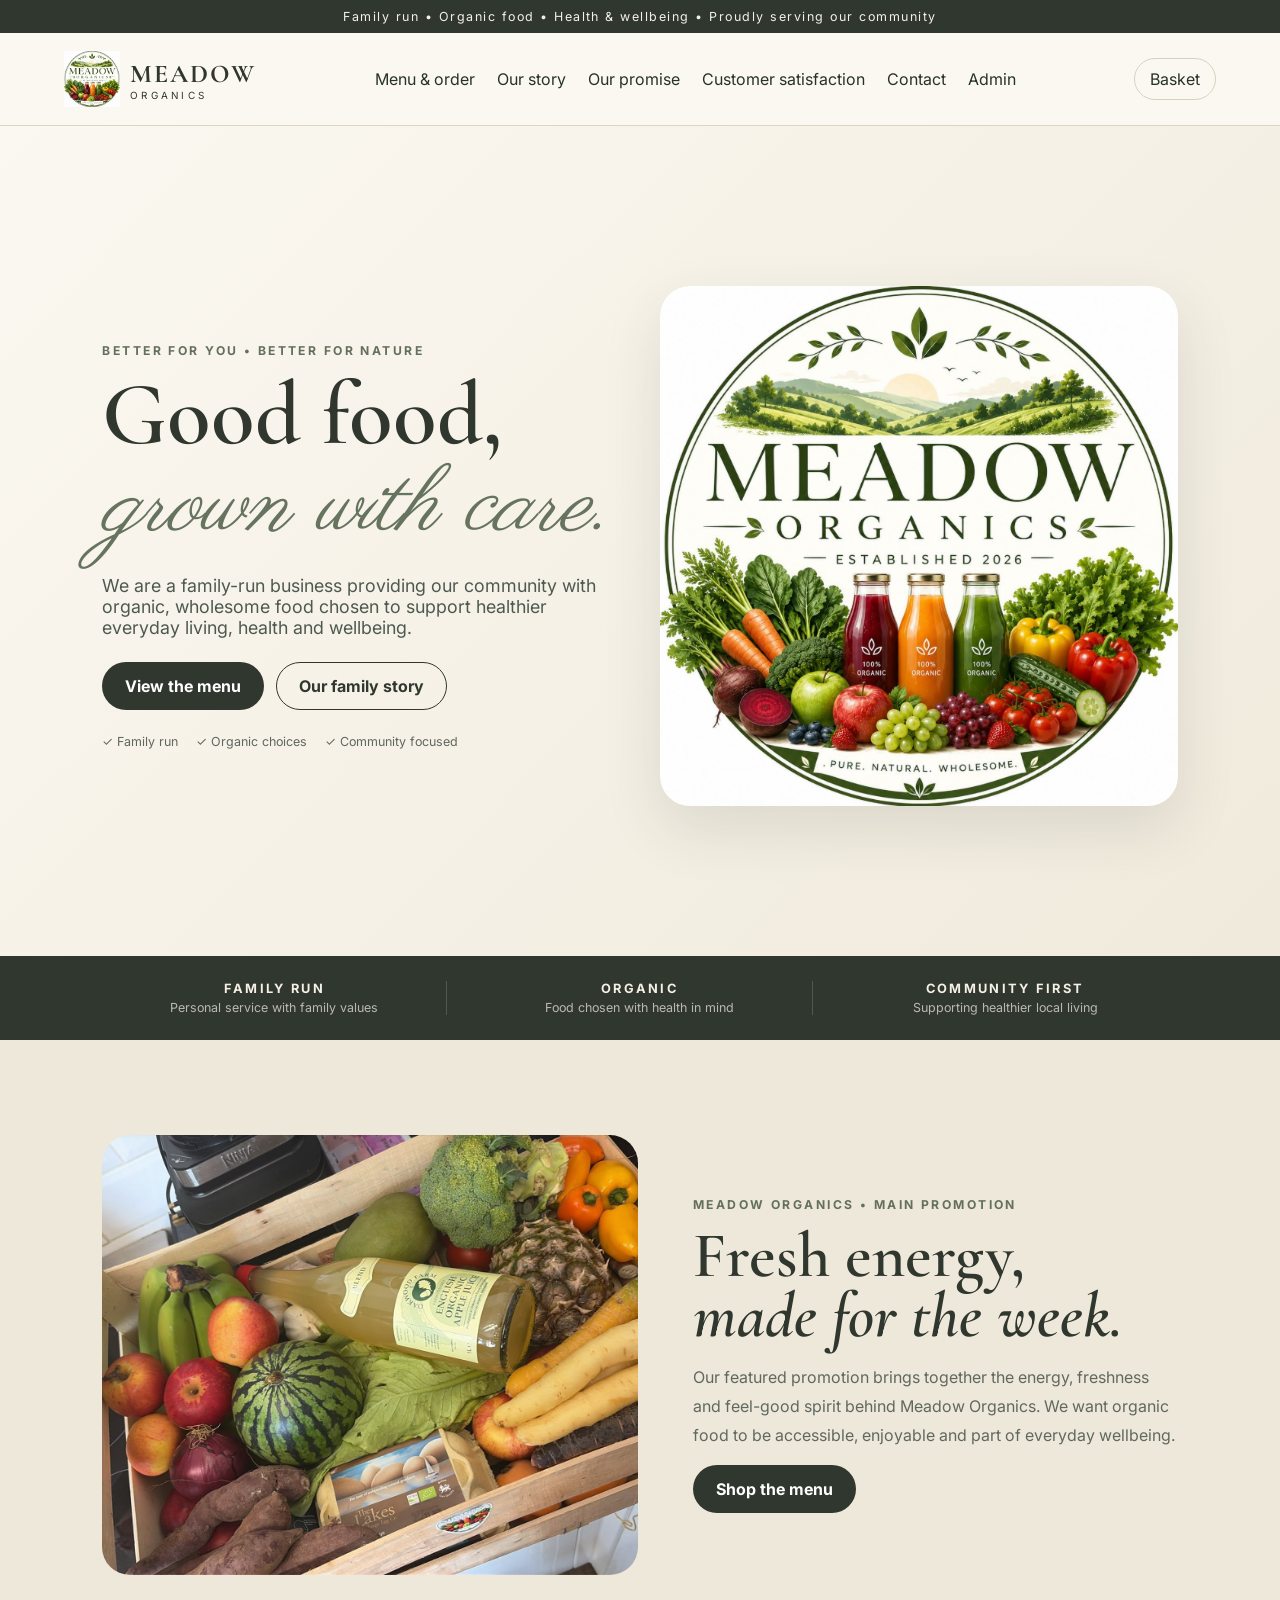
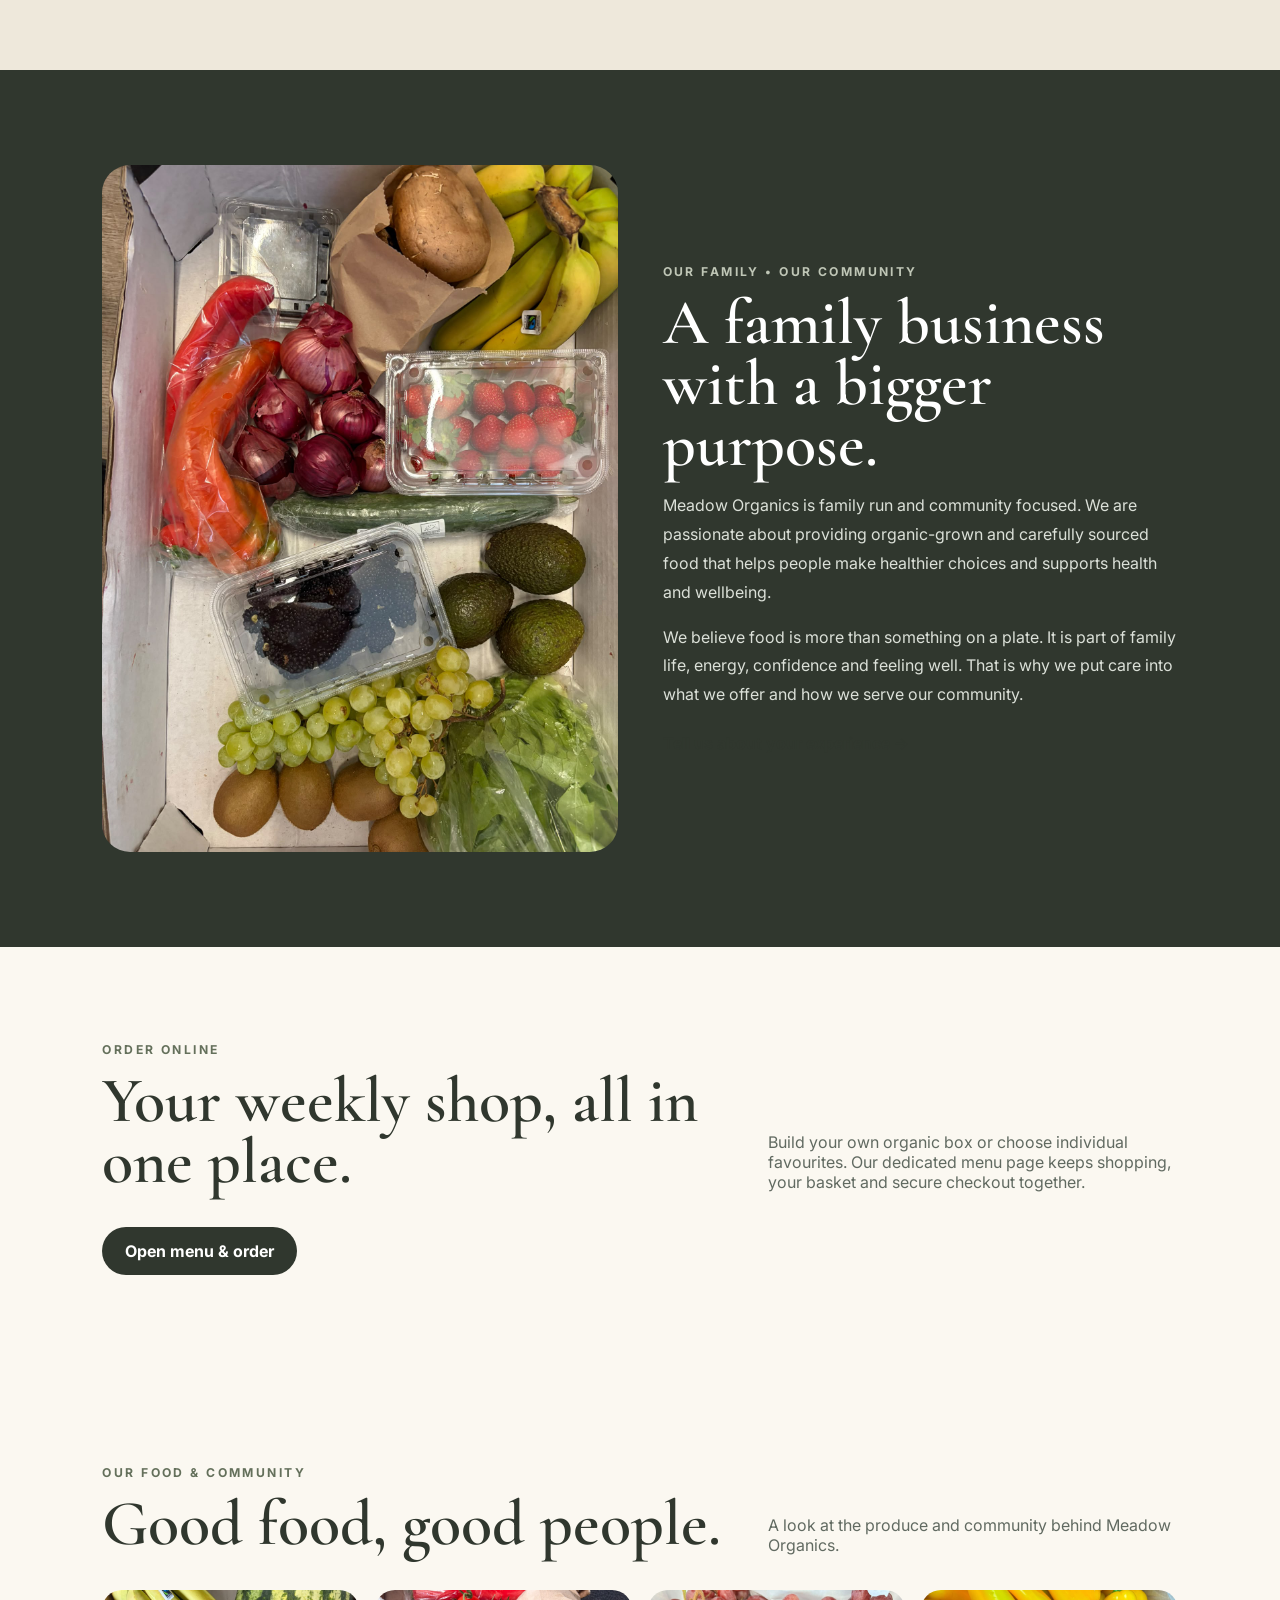
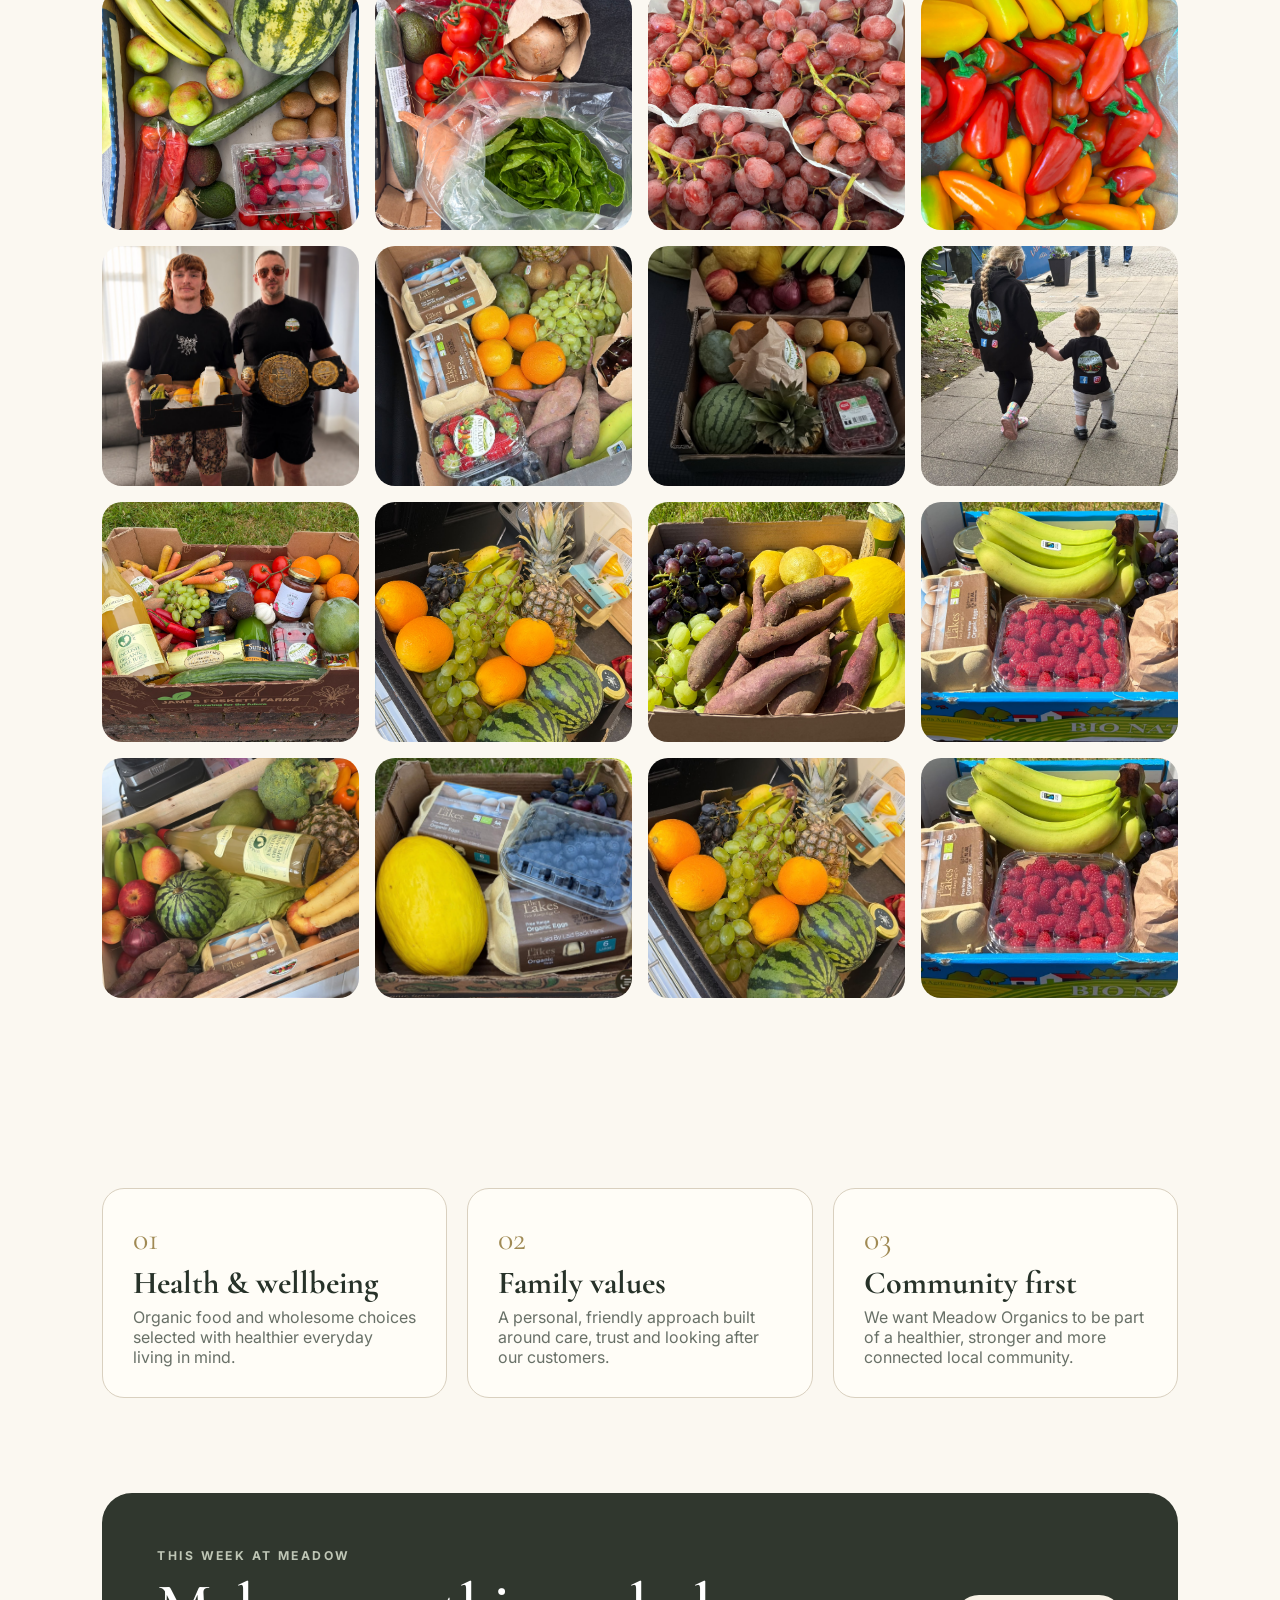
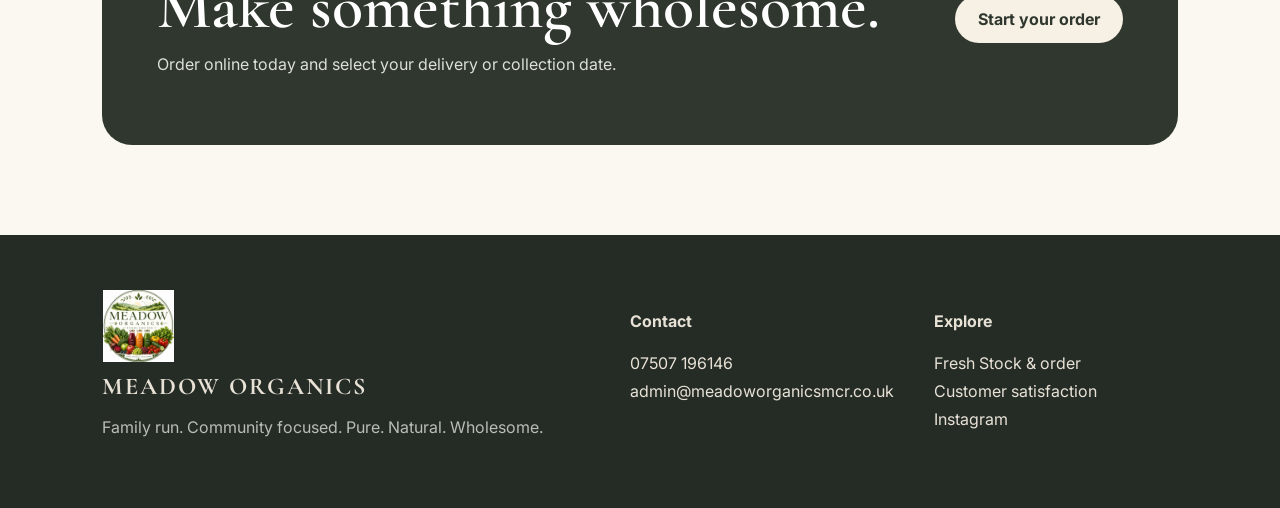
==== commit a6fc7ad7: "Refactor index.html for improved structure and readability" ====
--- a/index.html
+++ b/index.html
@@ -1,11 +1,262 @@
 <!doctype html>
-<html lang="en"><head><meta charset="utf-8" /><meta name="viewport" content="width=device-width, initial-scale=1" /><title>Meadow Organics | Pure. Natural. Wholesome.</title><meta name="description" content="Meadow Organics — a family-run business providing organic food to support community health and wellbeing." /><link rel="preconnect" href="https://fonts.googleapis.com"><link rel="preconnect" href="https://fonts.gstatic.com" crossorigin><link href="https://fonts.googleapis.com/css2?family=Cormorant+Garamond:wght@500;600;700&family=Inter:wght@400;500;600;700&family=Parisienne&display=swap" rel="stylesheet"><link rel="stylesheet" href="styles.css" /><style>.brand-logo{width:56px;height:56px;object-fit:contain;display:block}.brand-wordmark{display:block}.footer-logo{width:72px;height:72px;margin-bottom:10px}.site-photo{width:100%;height:100%;object-fit:cover;display:block}.story-photo{min-height:470px;border-radius:28px;overflow:hidden}.family-strip{display:grid;grid-template-columns:1fr 1fr;gap:45px;align-items:center;background:#30372e;color:#fff}.family-strip h2{font-family:'Cormorant Garamond',serif;font-size:clamp(3rem,5vw,5rem);line-height:.95;margin:0;color:#fff}.family-strip p:not(.eyebrow){color:#dbe0d8;line-height:1.8;max-width:600px}.family-strip .eyebrow{color:#bfc6b6}.home-gallery{display:grid;grid-template-columns:repeat(4,1fr);gap:16px}.home-gallery img{width:100%;height:240px;object-fit:cover;border-radius:20px;display:block}.cunha-feature{overflow:hidden}.cunha-feature img{width:100%;height:100%;min-height:440px;object-fit:cover;display:block;border-radius:28px}.feature-promo .cunha-feature>div{display:none}@media(max-width:980px){.family-strip{grid-template-columns:1fr}.home-gallery{grid-template-columns:repeat(2,1fr)}}@media(max-width:620px){.brand-logo{width:46px;height:46px}.footer-logo{width:64px;height:64px}.home-gallery{grid-template-columns:1fr}.home-gallery img{height:260px}}</style></head>
-<body><div class="announcement">Family run • Organic food • Health & wellbeing • Proudly serving our community</div>
-<header class="site-header"><a class="brand" href="#home" aria-label="Meadow Organics home"><img class="brand-logo" src="logo.png" alt="Meadow Organics logo" /><span class="brand-wordmark"><b>MEADOW</b><small>ORGANICS</small></span></a><button class="mobile-toggle" aria-expanded="false" aria-controls="nav">Menu</button><nav id="nav" class="nav"><a href="menu.html">Menu & order</a><a href="#about">Our story</a><a href="#promise">Our promise</a><a href="customer-satisfaction.html">Customer satisfaction</a><a href="#contact">Contact</a><a class="admin-link" href="admin.html">Admin</a></nav><a class="cart-button" href="menu.html">Basket</a></header>
-<main id="home"><section class="hero"><div class="hero-copy reveal"><p class="eyebrow">BETTER FOR YOU • BETTER FOR NATURE</p><h1>Good food,<br><em>grown with care.</em></h1><p class="hero-text">We are a family-run business providing our community with organic, wholesome food chosen to support healthier everyday living, health and wellbeing.</p><div class="hero-actions"><a class="button button-primary" href="menu.html">View the menu</a><a class="button button-ghost" href="#about">Our family story</a></div><div class="mini-trust"><span>✓ Family run</span><span>✓ Organic choices</span><span>✓ Community focused</span></div></div><div class="hero-art reveal delay-1"><img src="logo.png" alt="Meadow Organics promotional smoothie and fresh produce" class="hero-smoothie" /></div></section>
-<section class="strip" id="promise"><div><strong>FAMILY RUN</strong><span>Personal service with family values</span></div><div><strong>ORGANIC</strong><span>Food chosen with health in mind</span></div><div><strong>COMMUNITY FIRST</strong><span>Supporting healthier local living</span></div></section>
-<section class="feature-promo section"><div class="cunha-feature"><img src="image (14).jpg" alt="Meadow Organics main promotional smoothie feature"></div><div class="feature-copy"><p class="eyebrow">MEADOW ORGANICS • MAIN PROMOTION</p><h2>Fresh energy,<br><em>made for the week.</em></h2><p>Our featured promotion brings together the energy, freshness and feel-good spirit behind Meadow Organics. We want organic food to be accessible, enjoyable and part of everyday wellbeing.</p><a class="button button-primary" href="menu.html">Shop the menu</a></div></section>
-<section class="family-strip section" id="about"><div class="story-photo"><img class="site-photo" src="image%20(1).jpg" alt="Fresh organic produce from Meadow Organics"></div><div><p class="eyebrow">OUR FAMILY • OUR COMMUNITY</p><h2>A family business with a bigger purpose.</h2><p>Meadow Organics is family run and community focused. We are passionate about providing organic-grown and carefully sourced food that helps people make healthier choices and supports health and wellbeing.</p><p>We believe food is more than something on a plate. It is part of family life, energy, confidence and feeling well. That is why we put care into what we offer and how we serve our community.</p><a href="customer-satisfaction.html" class="text-link">Tell us about your experience →</a></div></section>
-<section class="section"><div class="section-heading reveal"><div><p class="eyebrow">ORDER ONLINE</p><h2>Your weekly shop, all in one place.</h2></div><p>Build your own organic box or choose individual favourites. Our dedicated menu page keeps shopping, your basket and secure checkout together.</p></div><a class="button button-primary" href="menu.html">Open menu & order</a></section>
-<section class="section"><div class="section-heading"><div><p class="eyebrow">OUR FOOD & COMMUNITY</p><h2>Good food, good people.</h2></div><p>A look at the produce and community behind Meadow Organics.</p></div><div class="home-gallery"><img src="image%20(2).jpg" alt="Organic produce"><img src="image%20(3).jpg" alt="Fresh food"><img src="image%20(4).jpg" alt="Organic ingredients"><img src="image%20(5).jpg" alt="Fresh produce"><img src="image%20(6).jpg" alt="Wholesome food"><img src="image%20(7).jpg" alt="Meadow Organics produce"><img src="image%20(8).jpg" alt="Organic food"><img src="image%20(9).jpg" alt="Fresh ingredients"><img src="image%20(10).jpg" alt="Fresh organic produce"><img src="image%20(11).jpg" alt="Wholesome food choices"><img src="image%20(12).jpg" alt="Community food"><img src="image%20(13).jpg" alt="Organic produce"><img src="image%20(14).jpg" alt="Fresh food"><img src="image%20(15).jpg" alt="Healthy food"><img src="image%20(16).jpg" alt="Community and produce"><img src="image%20(17).jpg" alt="Fresh organic food"></div></section><section class="values section"><div class="value-card"><span>01</span><h3>Health & wellbeing</h3><p>Organic food and wholesome choices selected with healthier everyday living in mind.</p></div><div class="value-card"><span>02</span><h3>Family values</h3><p>A personal, friendly approach built around care, trust and looking after our customers.</p></div><div class="value-card"><span>03</span><h3>Community first</h3><p>We want Meadow Organics to be part of a healthier, stronger and more connected local community.</p></div></section><section class="cta section"><div><p class="eyebrow">THIS WEEK AT MEADOW</p><h2>Make something wholesome.</h2><p>Order online today and select your delivery or collection date.</p></div><a class="button button-light" href="menu.html">Start your order</a></section></main>
-<footer id="contact" class="footer"><div class="footer-brand"><img class="brand-logo footer-logo" src="logo.png" alt="Meadow Organics logo" /><b>MEADOW ORGANICS</b><p>Family run. Community focused. Pure. Natural. Wholesome.</p></div><div><h4>Contact</h4><a href="tel:07507196146">07507 196146</a><a href="mailto:admin@meadoworganicsmcr.co.uk">admin@meadoworganicsmcr.co.uk</a></div><div><h4>Explore</h4><a href="menu.html">Menu & order</a><a href="customer-satisfaction.html">Customer satisfaction</a><a href="https://www.instagram.com/meadow.organics.mcr/" target="_blank" rel="noreferrer">Instagram</a></div></footer><script src="app.js"></script></body></html>+<html lang="en">
+
+<head>
+    <meta charset="utf-8" />
+    <meta name="viewport" content="width=device-width, initial-scale=1" />
+    <title>Meadow Organics | Pure. Natural. Wholesome.</title>
+    <meta name="description"
+        content="Meadow Organics — a family-run business providing organic food to support community health and wellbeing." />
+    <link rel="preconnect" href="https://fonts.googleapis.com">
+    <link rel="preconnect" href="https://fonts.gstatic.com" crossorigin>
+    <link
+        href="https://fonts.googleapis.com/css2?family=Cormorant+Garamond:wght@500;600;700&family=Inter:wght@400;500;600;700&family=Parisienne&display=swap"
+        rel="stylesheet">
+    <link rel="stylesheet" href="styles.css" />
+    <style>
+        .brand-logo {
+            width: 56px;
+            height: 56px;
+            object-fit: contain;
+            display: block
+        }
+
+        .brand-wordmark {
+            display: block
+        }
+
+        .footer-logo {
+            width: 72px;
+            height: 72px;
+            margin-bottom: 10px
+        }
+
+        .site-photo {
+            width: 100%;
+            height: 100%;
+            object-fit: cover;
+            display: block
+        }
+
+        .story-photo {
+            min-height: 470px;
+            border-radius: 28px;
+            overflow: hidden
+        }
+
+        .family-strip {
+            display: grid;
+            grid-template-columns: 1fr 1fr;
+            gap: 45px;
+            align-items: center;
+            background: #30372e;
+            color: #fff
+        }
+
+        .family-strip h2 {
+            font-family: 'Cormorant Garamond', serif;
+            font-size: clamp(3rem, 5vw, 5rem);
+            line-height: .95;
+            margin: 0;
+            color: #fff
+        }
+
+        .family-strip p:not(.eyebrow) {
+            color: #dbe0d8;
+            line-height: 1.8;
+            max-width: 600px
+        }
+
+        .family-strip .eyebrow {
+            color: #bfc6b6
+        }
+
+        .home-gallery {
+            display: grid;
+            grid-template-columns: repeat(4, 1fr);
+            gap: 16px
+        }
+
+        .home-gallery img {
+            width: 100%;
+            height: 240px;
+            object-fit: cover;
+            border-radius: 20px;
+            display: block
+        }
+
+        .cunha-feature {
+            overflow: hidden
+        }
+
+        .cunha-feature img {
+            width: 100%;
+            height: 100%;
+            min-height: 440px;
+            object-fit: cover;
+            display: block;
+            border-radius: 28px
+        }
+
+        .feature-promo .cunha-feature>div {
+            display: none
+        }
+
+        @media(max-width:980px) {
+            .family-strip {
+                grid-template-columns: 1fr
+            }
+
+            .home-gallery {
+                grid-template-columns: repeat(2, 1fr)
+            }
+        }
+
+        @media(max-width:620px) {
+            .brand-logo {
+                width: 46px;
+                height: 46px
+            }
+
+            .footer-logo {
+                width: 64px;
+                height: 64px
+            }
+
+            .home-gallery {
+                grid-template-columns: 1fr
+            }
+
+            .home-gallery img {
+                height: 260px
+            }
+        }
+    </style>
+</head>
+
+<body>
+    <div class="announcement">Family run • Organic food • Health & wellbeing • Proudly serving our community</div>
+    <header class="site-header"><a class="brand" href="#home" aria-label="Meadow Organics home"><img class="brand-logo"
+                src="logo.png" alt="Meadow Organics logo" /><span
+                class="brand-wordmark"><b>MEADOW</b><small>ORGANICS</small></span></a><button class="mobile-toggle"
+            aria-expanded="false" aria-controls="nav">Menu</button>
+        <nav id="nav" class="nav"><a href="menu.html">Menu & order</a><a href="#about">Our story</a><a
+                href="#promise">Our promise</a><a href="customer-satisfaction.html">Customer satisfaction</a><a
+                href="#contact">Contact</a><a class="admin-link" href="admin.html">Admin</a></nav><a class="cart-button"
+            href="menu.html">Basket</a>
+    </header>
+    <main id="home">
+        <section class="hero">
+            <div class="hero-copy reveal">
+                <p class="eyebrow">BETTER FOR YOU • BETTER FOR NATURE</p>
+                <h1>Good food,<br><em>grown with care.</em></h1>
+                <p class="hero-text">We are a family-run business providing our community with organic, wholesome food
+                    chosen to support healthier everyday living, health and wellbeing.</p>
+                <div class="hero-actions"><a class="button button-primary" href="menu.html">View the menu</a><a
+                        class="button button-ghost" href="#about">Our family story</a></div>
+                <div class="mini-trust"><span>✓ Family run</span><span>✓ Organic choices</span><span>✓ Community
+                        focused</span></div>
+            </div>
+            <div class="hero-art reveal delay-1"><img src="logo.png"
+                    alt="Meadow Organics promotional smoothie and fresh produce" class="hero-smoothie" /></div>
+        </section>
+        <section class="strip" id="promise">
+            <div><strong>FAMILY RUN</strong><span>Personal service with family values</span></div>
+            <div><strong>ORGANIC</strong><span>Food chosen with health in mind</span></div>
+            <div><strong>COMMUNITY FIRST</strong><span>Supporting healthier local living</span></div>
+        </section>
+        <section class="feature-promo section">
+            <div class="cunha-feature"><img src="image (14).jpg"
+                    alt="Meadow Organics main promotional smoothie feature"></div>
+            <div class="feature-copy">
+                <p class="eyebrow">MEADOW ORGANICS • MAIN PROMOTION</p>
+                <h2>Fresh energy,<br><em>made for the week.</em></h2>
+                <p>Our featured promotion brings together the energy, freshness and feel-good spirit behind Meadow
+                    Organics. We want organic food to be accessible, enjoyable and part of everyday wellbeing.</p><a
+                    class="button button-primary" href="menu.html">Shop the menu</a>
+            </div>
+        </section>
+        <section class="family-strip section" id="about">
+            <div class="story-photo"><img class="site-photo" src="image%20(1).jpg"
+                    alt="Fresh organic produce from Meadow Organics"></div>
+            <div>
+                <p class="eyebrow">OUR FAMILY • OUR COMMUNITY</p>
+                <h2>A family business with a bigger purpose.</h2>
+                <p>Meadow Organics is family run and community focused. We are passionate about providing organic-grown
+                    and carefully sourced food that helps people make healthier choices and supports health and
+                    wellbeing.</p>
+                <p>We believe food is more than something on a plate. It is part of family life, energy, confidence and
+                    feeling well. That is why we put care into what we offer and how we serve our community.</p><a
+                    href="customer-satisfaction.html" class="text-link">Tell us about your experience →</a>
+            </div>
+        </section>
+        <section class="section">
+            <div class="section-heading reveal">
+                <div>
+                    <p class="eyebrow">ORDER ONLINE</p>
+                    <h2>Your weekly shop, all in one place.</h2>
+                </div>
+                <p>Build your own organic box or choose individual favourites. Our dedicated menu page keeps shopping,
+                    your basket and secure checkout together.</p>
+            </div><a class="button button-primary" href="menu.html">Open menu & order</a>
+        </section>
+        <section class="section">
+            <div class="section-heading">
+                <div>
+                    <p class="eyebrow">OUR FOOD & COMMUNITY</p>
+                    <h2>Good food, good people.</h2>
+                </div>
+                <p>A look at the produce and community behind Meadow Organics.</p>
+            </div>
+            <div class="home-gallery"><img src="image%20(2).jpg" alt="Organic produce"><img src="image%20(3).jpg"
+                    alt="Fresh food"><img src="image%20(4).jpg" alt="Organic ingredients"><img src="image%20(5).jpg"
+                    alt="Fresh produce"><img src="image%20(6).jpg" alt="Wholesome food"><img src="image%20(7).jpg"
+                    alt="Meadow Organics produce"><img src="image%20(8).jpg" alt="Organic food"><img
+                    src="image%20(9).jpg" alt="Fresh ingredients"><img src="image%20(10).jpg"
+                    alt="Fresh organic produce"><img src="image%20(11).jpg" alt="Wholesome food choices"><img
+                    src="image%20(12).jpg" alt="Community food"><img src="image%20(13).jpg" alt="Organic produce"><img
+                    src="image%20(14).jpg" alt="Fresh food"><img src="image%20(15).jpg" alt="Healthy food"><img
+                    src="image%20(16).jpg" alt="Community and produce"><img src="image%20(17).jpg"
+                    alt="Fresh organic food"></div>
+        </section>
+        <section class="values section">
+            <div class="value-card"><span>01</span>
+                <h3>Health & wellbeing</h3>
+                <p>Organic food and wholesome choices selected with healthier everyday living in mind.</p>
+            </div>
+            <div class="value-card"><span>02</span>
+                <h3>Family values</h3>
+                <p>A personal, friendly approach built around care, trust and looking after our customers.</p>
+            </div>
+            <div class="value-card"><span>03</span>
+                <h3>Community first</h3>
+                <p>We want Meadow Organics to be part of a healthier, stronger and more connected local community.</p>
+            </div>
+        </section>
+        <section class="cta section">
+            <div>
+                <p class="eyebrow">THIS WEEK AT MEADOW</p>
+                <h2>Make something wholesome.</h2>
+                <p>Order online today and select your delivery or collection date.</p>
+            </div><a class="button button-light" href="menu.html">Start your order</a>
+        </section>
+    </main>
+    <footer id="contact" class="footer">
+        <div class="footer-brand"><img class="brand-logo footer-logo" src="logo.png"
+                alt="Meadow Organics logo" /><b>MEADOW ORGANICS</b>
+            <p>Family run. Community focused. Pure. Natural. Wholesome.</p>
+        </div>
+        <div>
+            <h4>Contact</h4><a href="tel:07507196146">07507 196146</a><a
+                href="mailto:admin@meadoworganicsmcr.co.uk">admin@meadoworganicsmcr.co.uk</a>
+        </div>
+        <div>
+            <h4>Explore</h4><a href="menu.html">Fresh Stock & order</a><a href="customer-satisfaction.html">Customer
+                satisfaction</a><a href="https://www.instagram.com/meadow.organics.mcr/" target="_blank"
+                rel="noreferrer">Instagram</a>
+        </div>
+    </footer>
+    <script src="app.js"></script>
+</body>
+
+</html>
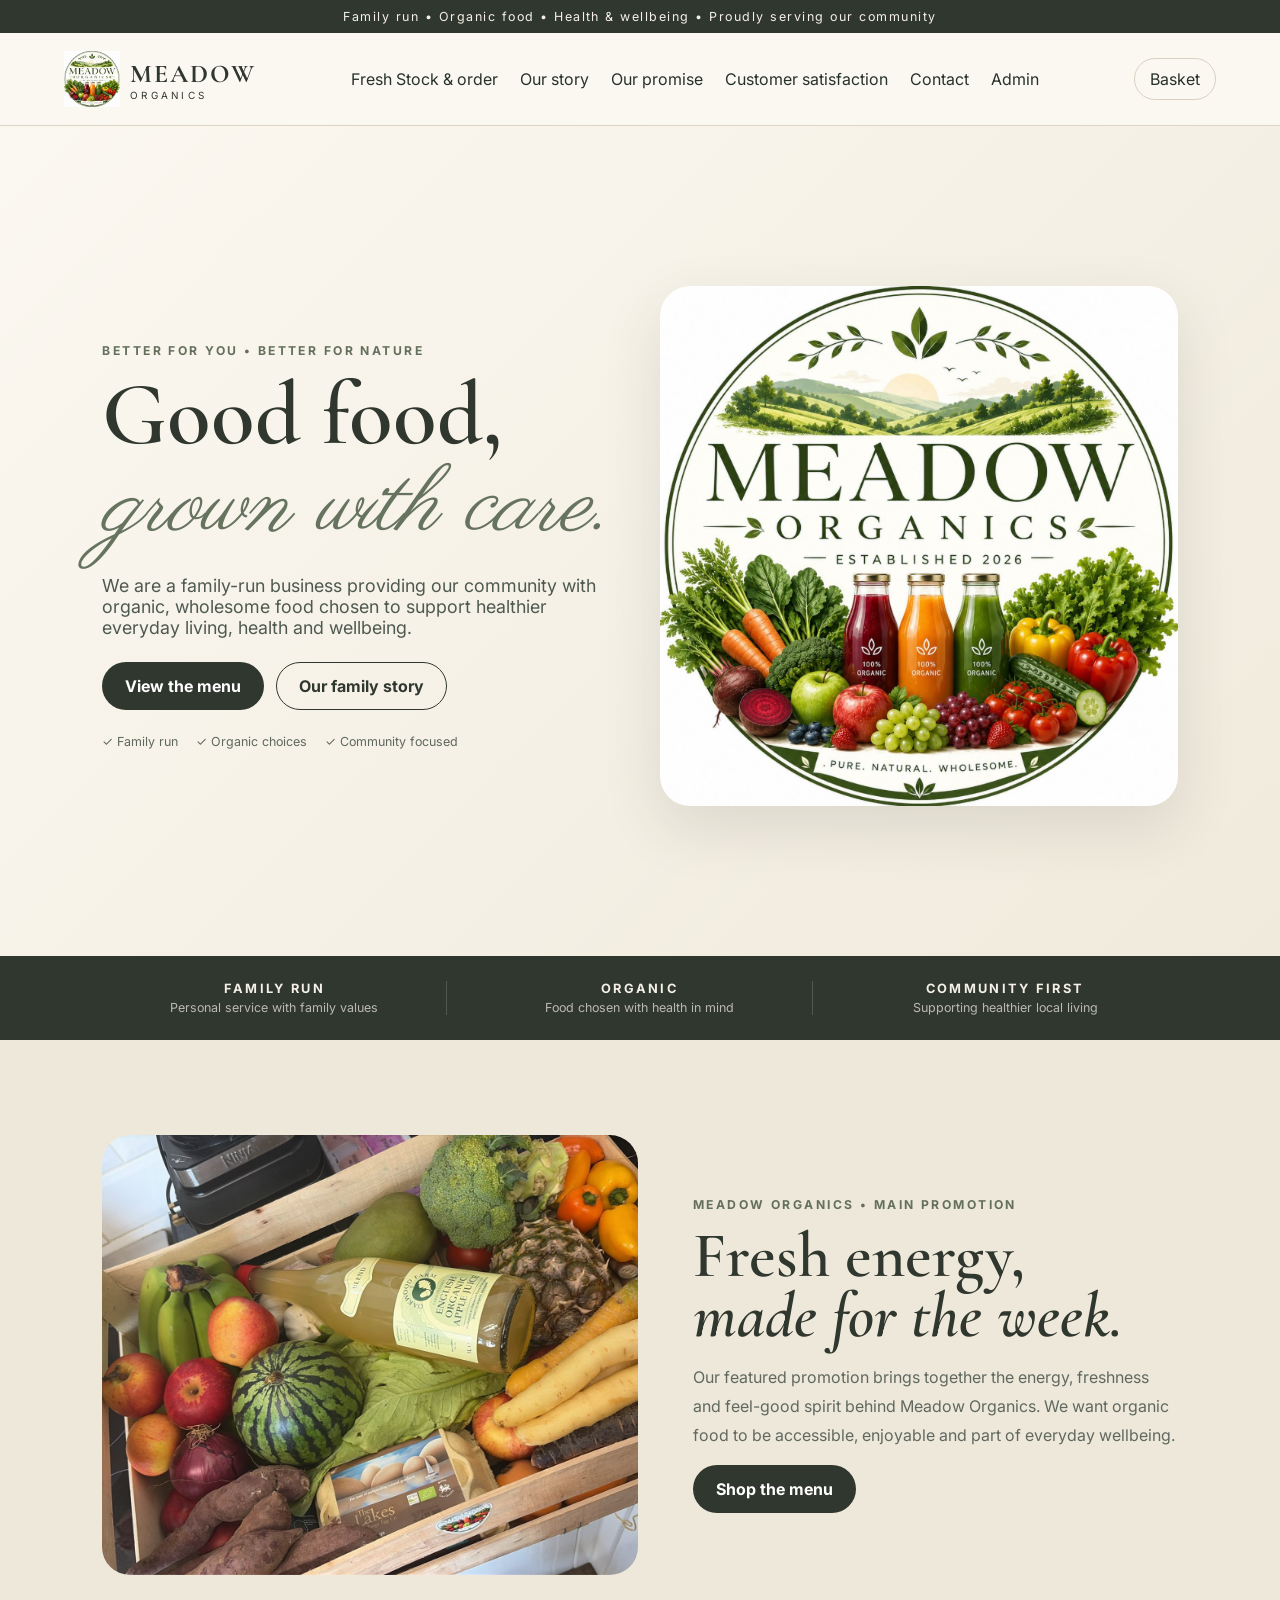
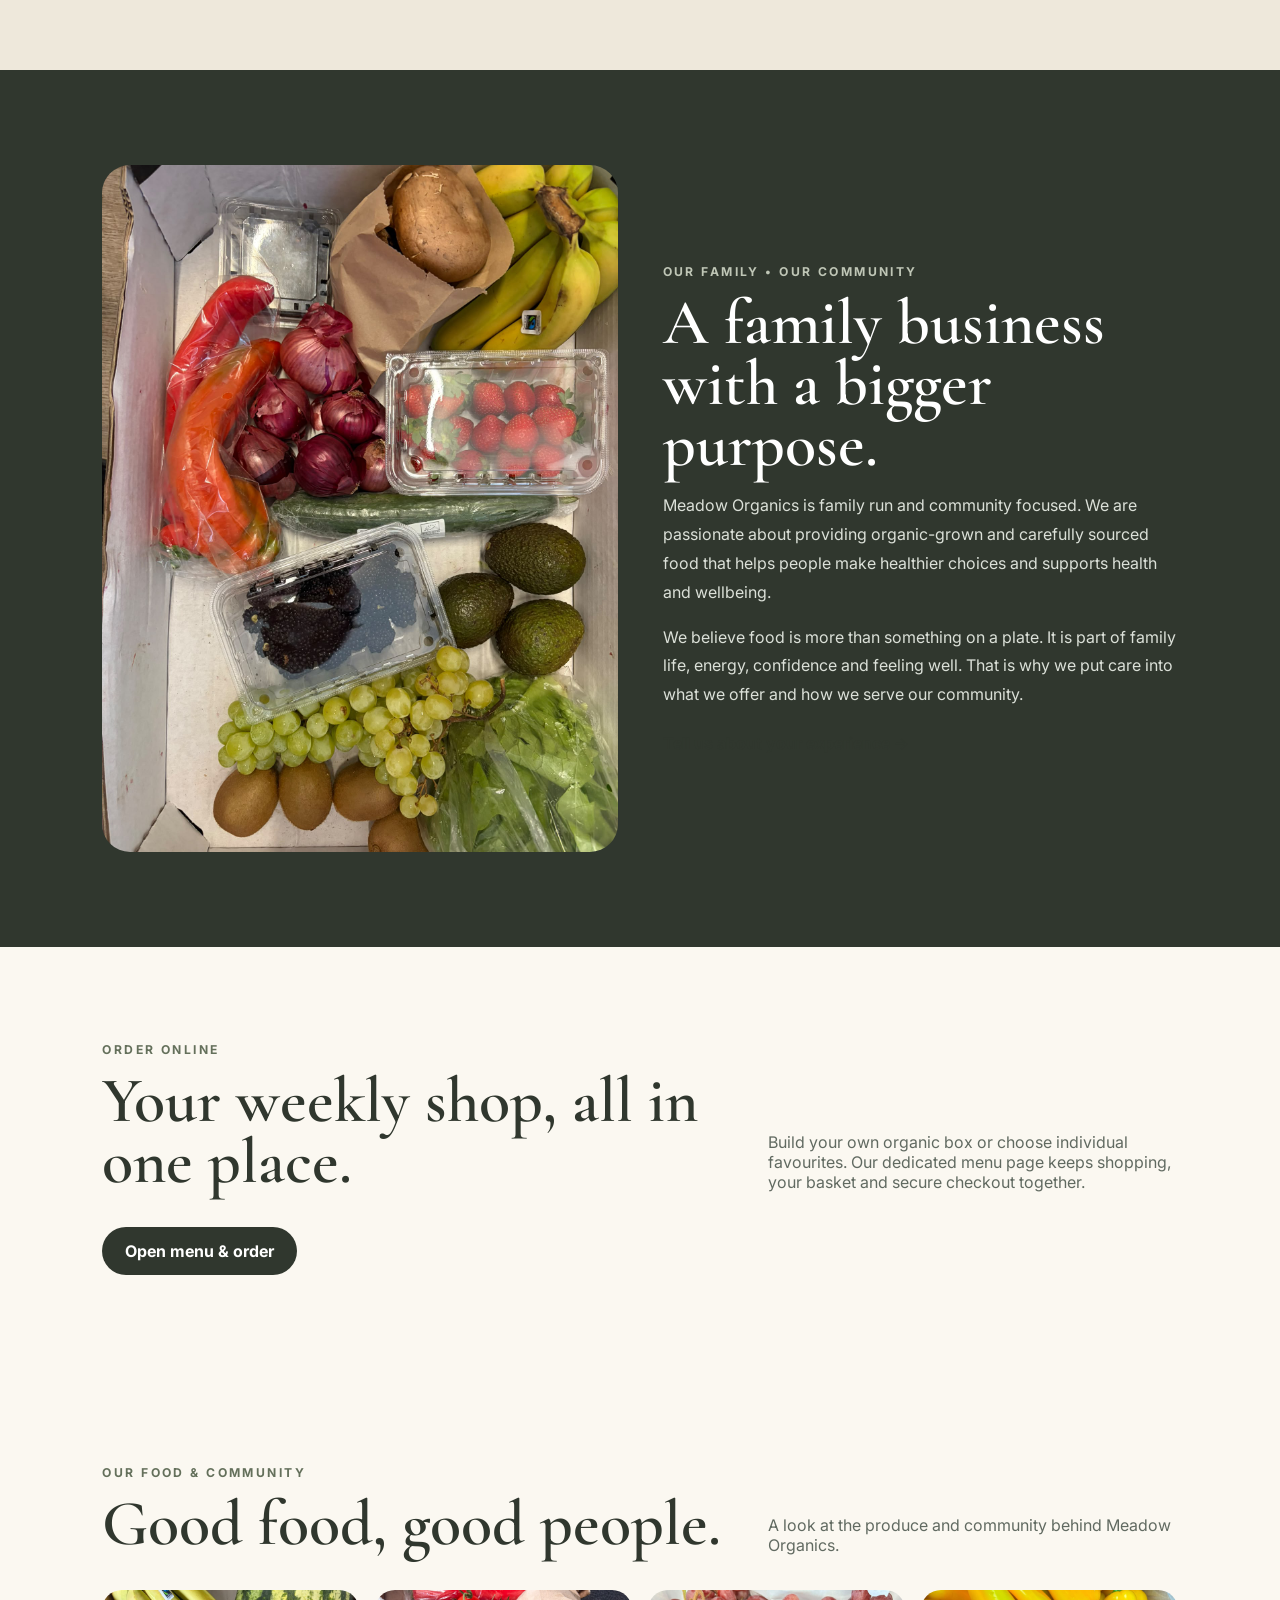
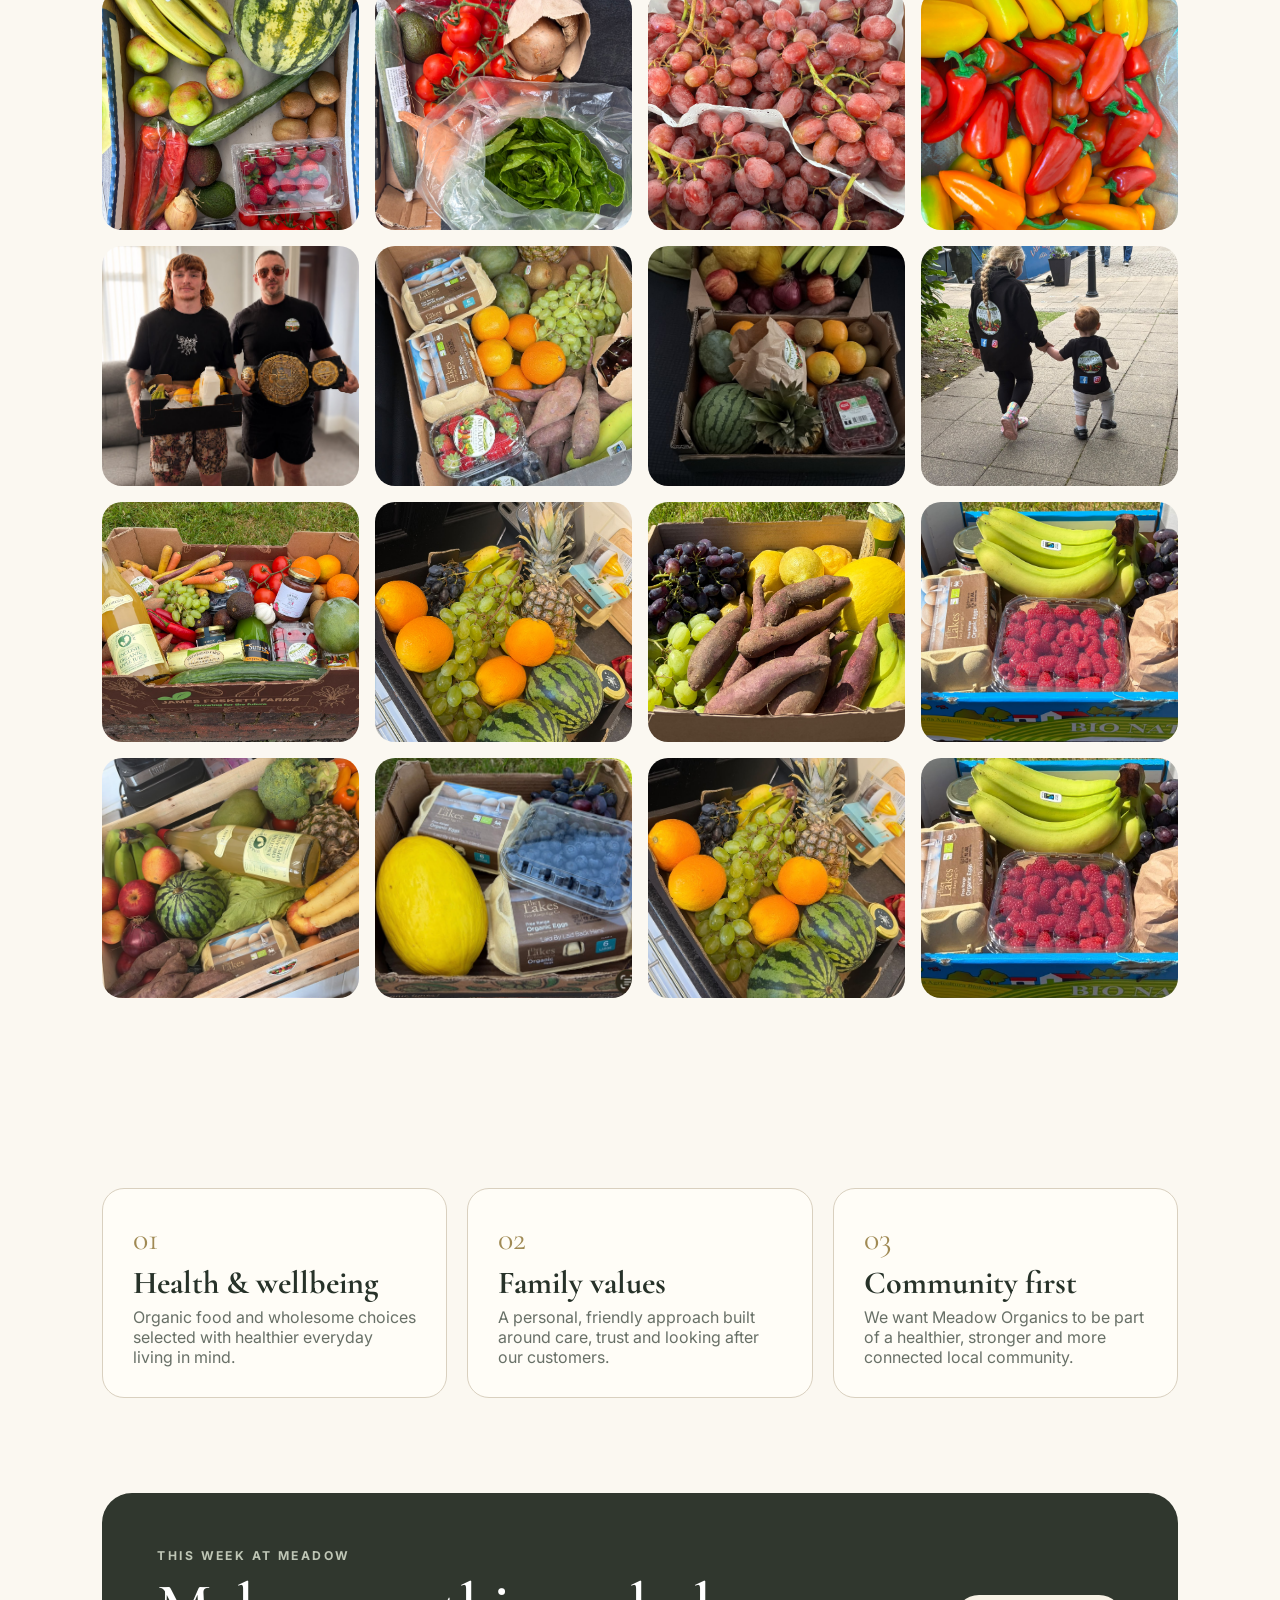
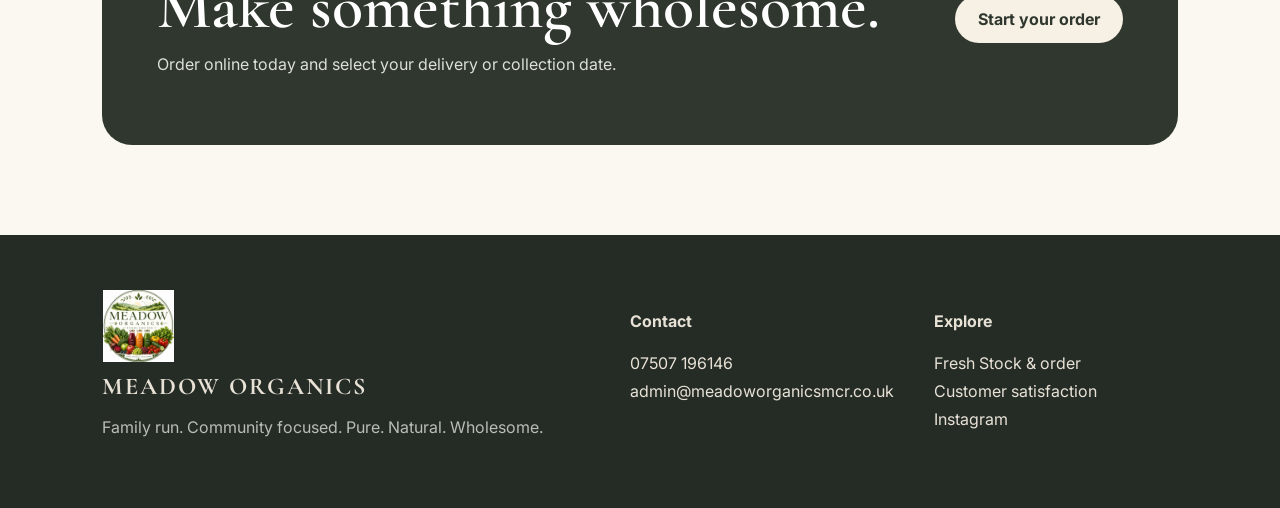
==== commit 01471e77: "Update navigation link text to 'Fresh Stock & order'" ====
--- a/index.html
+++ b/index.html
@@ -140,7 +140,7 @@
                 src="logo.png" alt="Meadow Organics logo" /><span
                 class="brand-wordmark"><b>MEADOW</b><small>ORGANICS</small></span></a><button class="mobile-toggle"
             aria-expanded="false" aria-controls="nav">Menu</button>
-        <nav id="nav" class="nav"><a href="menu.html">Menu & order</a><a href="#about">Our story</a><a
+        <nav id="nav" class="nav"><a href="menu.html">Fresh Stock & order</a><a href="#about">Our story</a><a
                 href="#promise">Our promise</a><a href="customer-satisfaction.html">Customer satisfaction</a><a
                 href="#contact">Contact</a><a class="admin-link" href="admin.html">Admin</a></nav><a class="cart-button"
             href="menu.html">Basket</a>
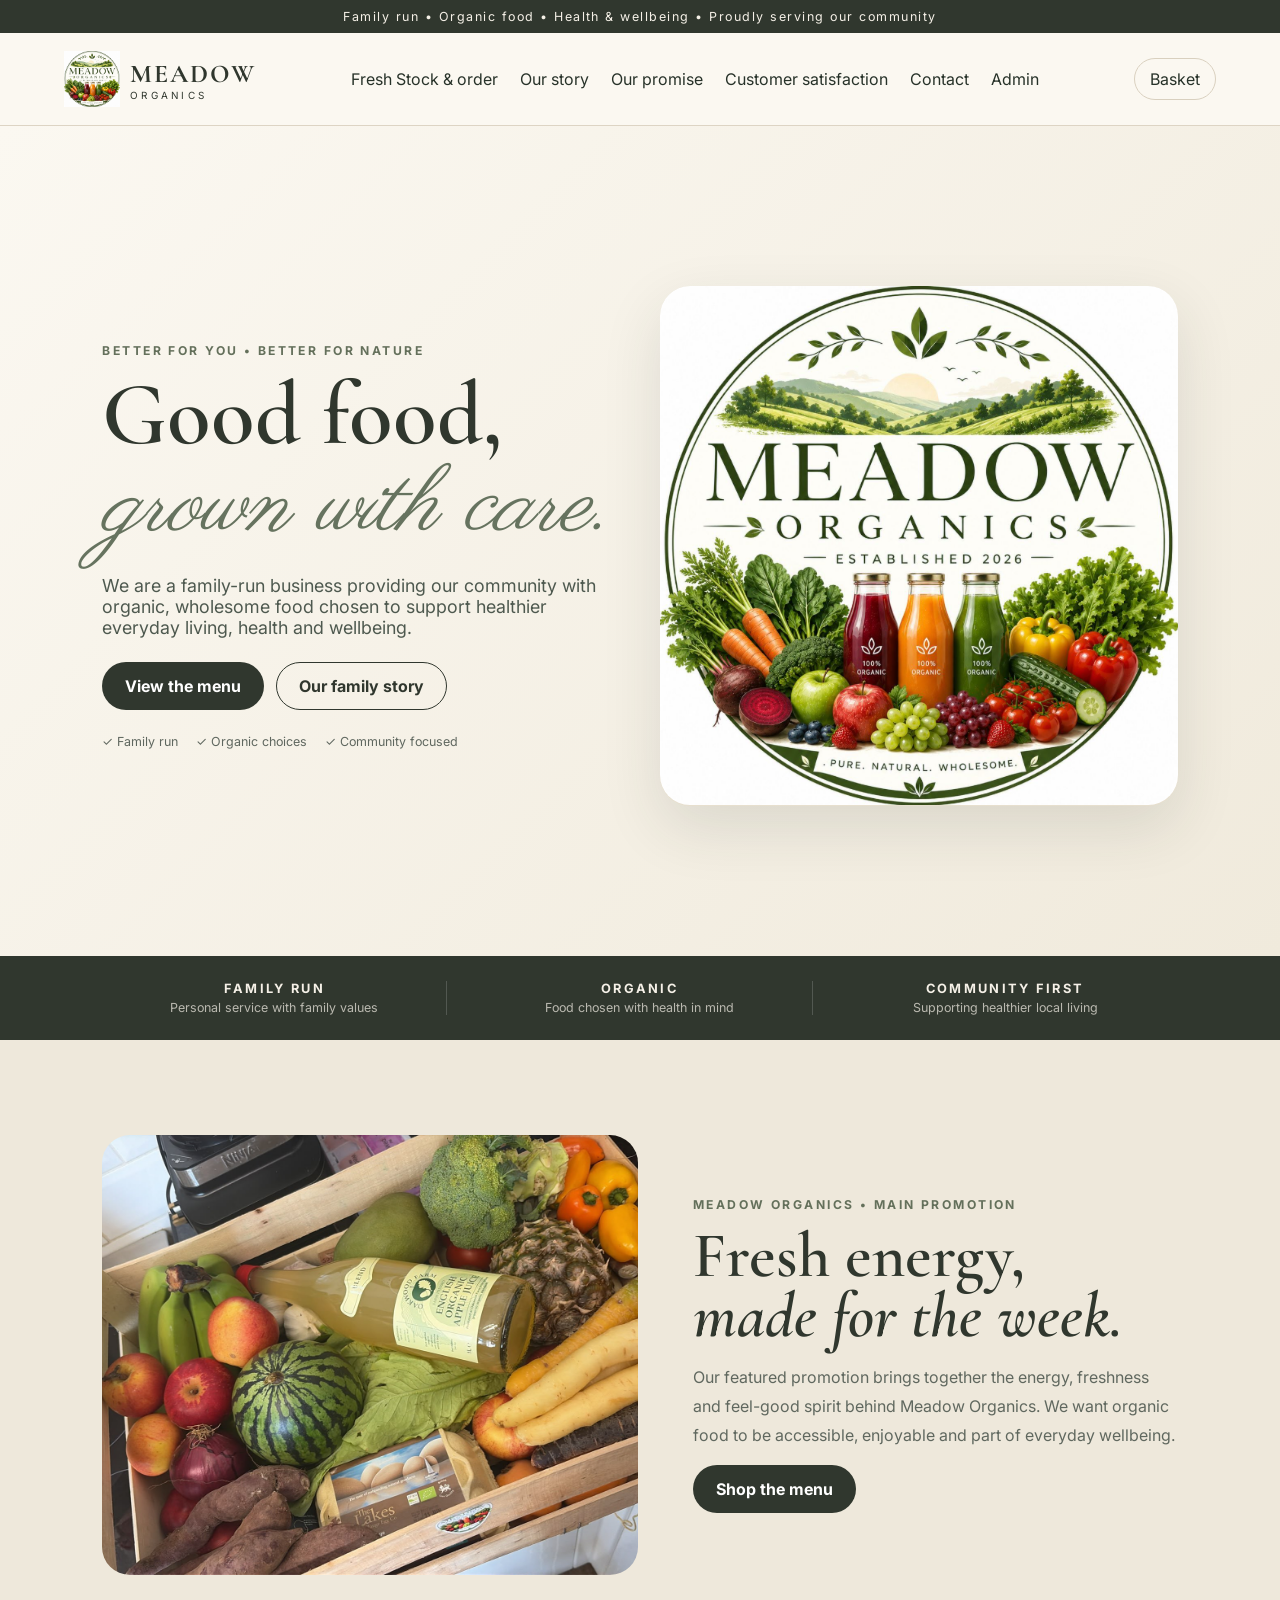
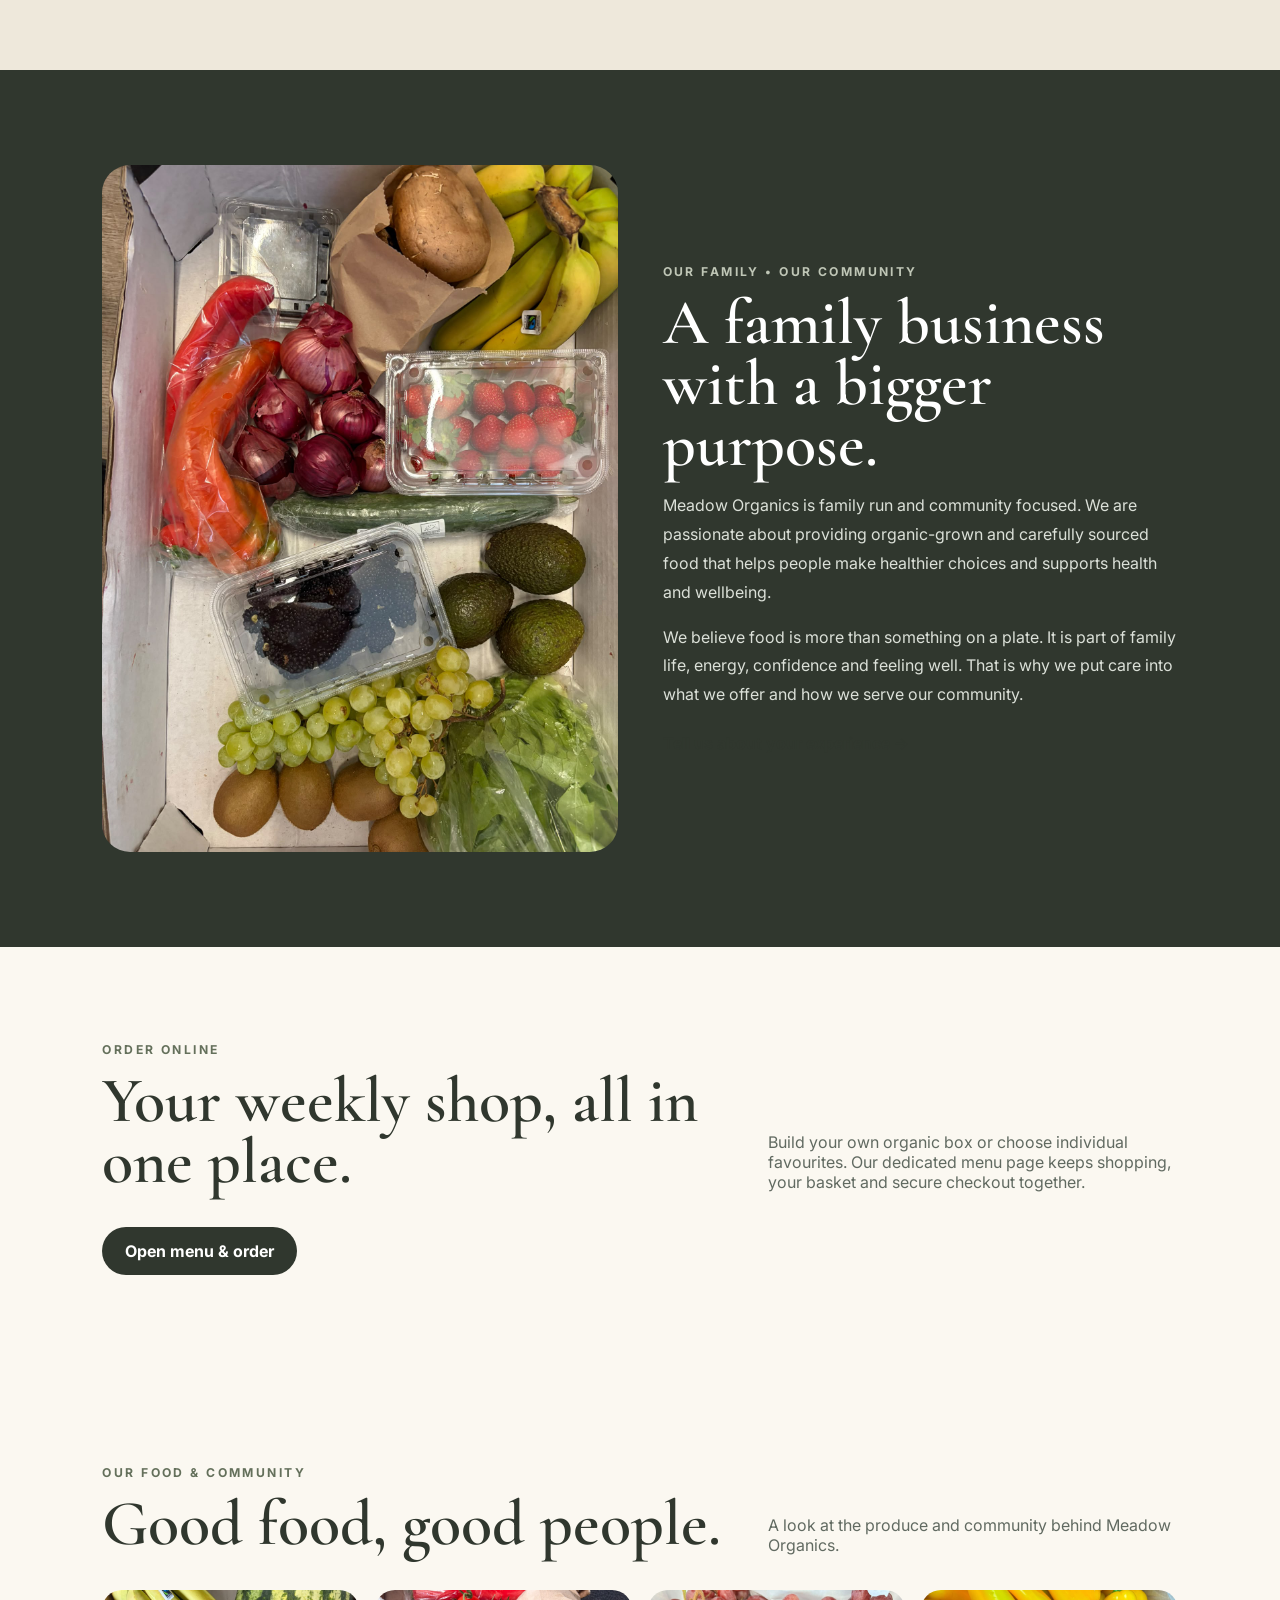
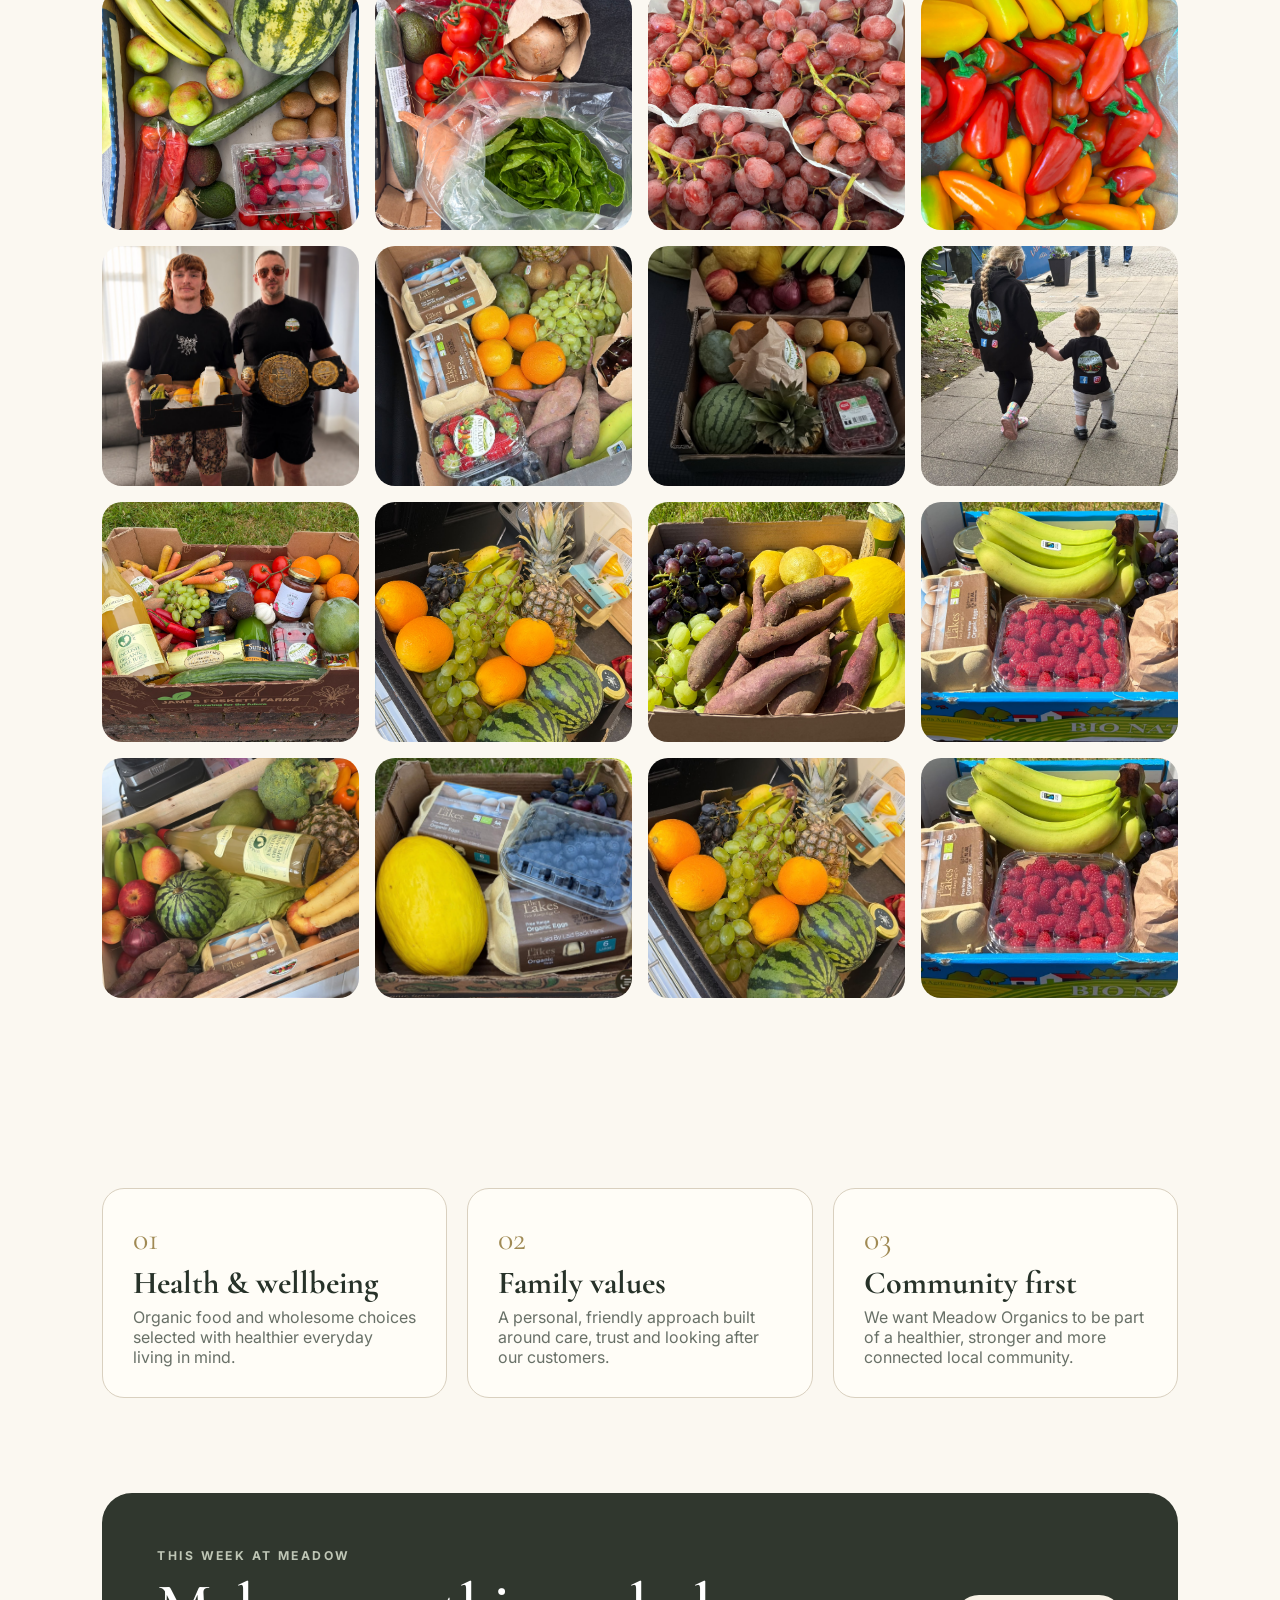
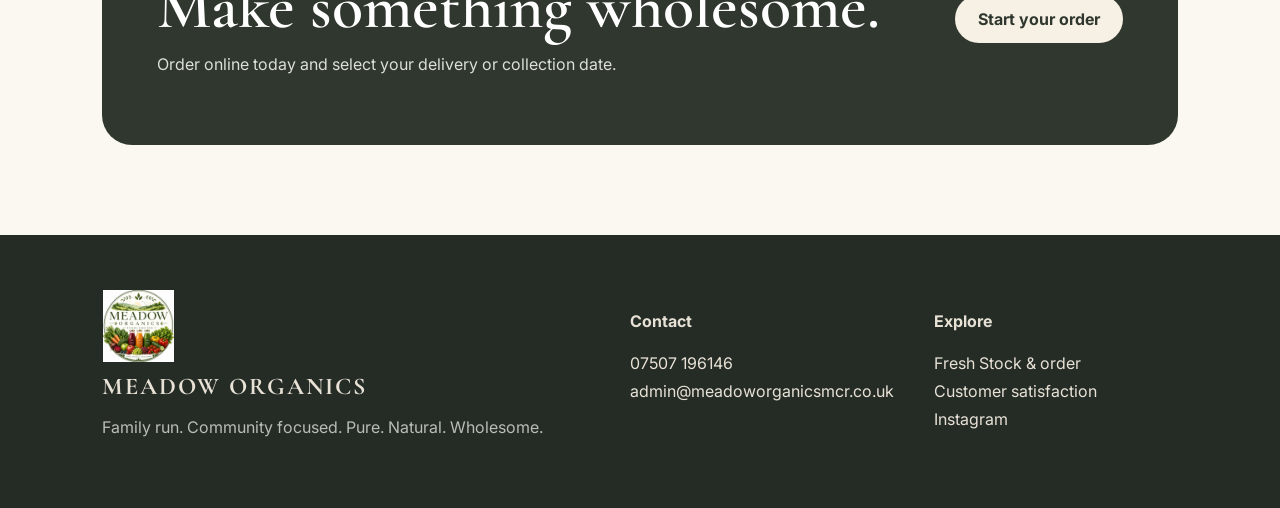
==== commit ffc66b1e: "Add subtle logo bounce animation" ====
--- a/index.html
+++ b/index.html
@@ -100,6 +100,24 @@
 
         .feature-promo .cunha-feature>div {
             display: none
+        }
+
+        .hero-art .hero-smoothie {
+            animation: meadowLogoBounce 3.2s ease-in-out infinite;
+            transform-origin: 50% 90%;
+            will-change: transform;
+        }
+
+        @keyframes meadowLogoBounce {
+            0%, 100% { transform: translateY(0) rotate(0deg); }
+            15% { transform: translateY(-7px) rotate(-1deg); }
+            30% { transform: translateY(0) rotate(0.5deg); }
+            45% { transform: translateY(-4px) rotate(-0.5deg); }
+            60% { transform: translateY(0) rotate(0deg); }
+        }
+
+        @media (prefers-reduced-motion: reduce) {
+            .hero-art .hero-smoothie { animation: none; }
         }
 
         @media(max-width:980px) {
@@ -153,7 +171,7 @@
                 <p class="hero-text">We are a family-run business providing our community with organic, wholesome food
                     chosen to support healthier everyday living, health and wellbeing.</p>
                 <div class="hero-actions"><a class="button button-primary" href="menu.html">View the menu</a><a
-                        class="button button-ghost" href="#about">Our family story</a></div>
+                    class="button button-ghost" href="#about">Our family story</a></div>
                 <div class="mini-trust"><span>✓ Family run</span><span>✓ Organic choices</span><span>✓ Community
                         focused</span></div>
             </div>
